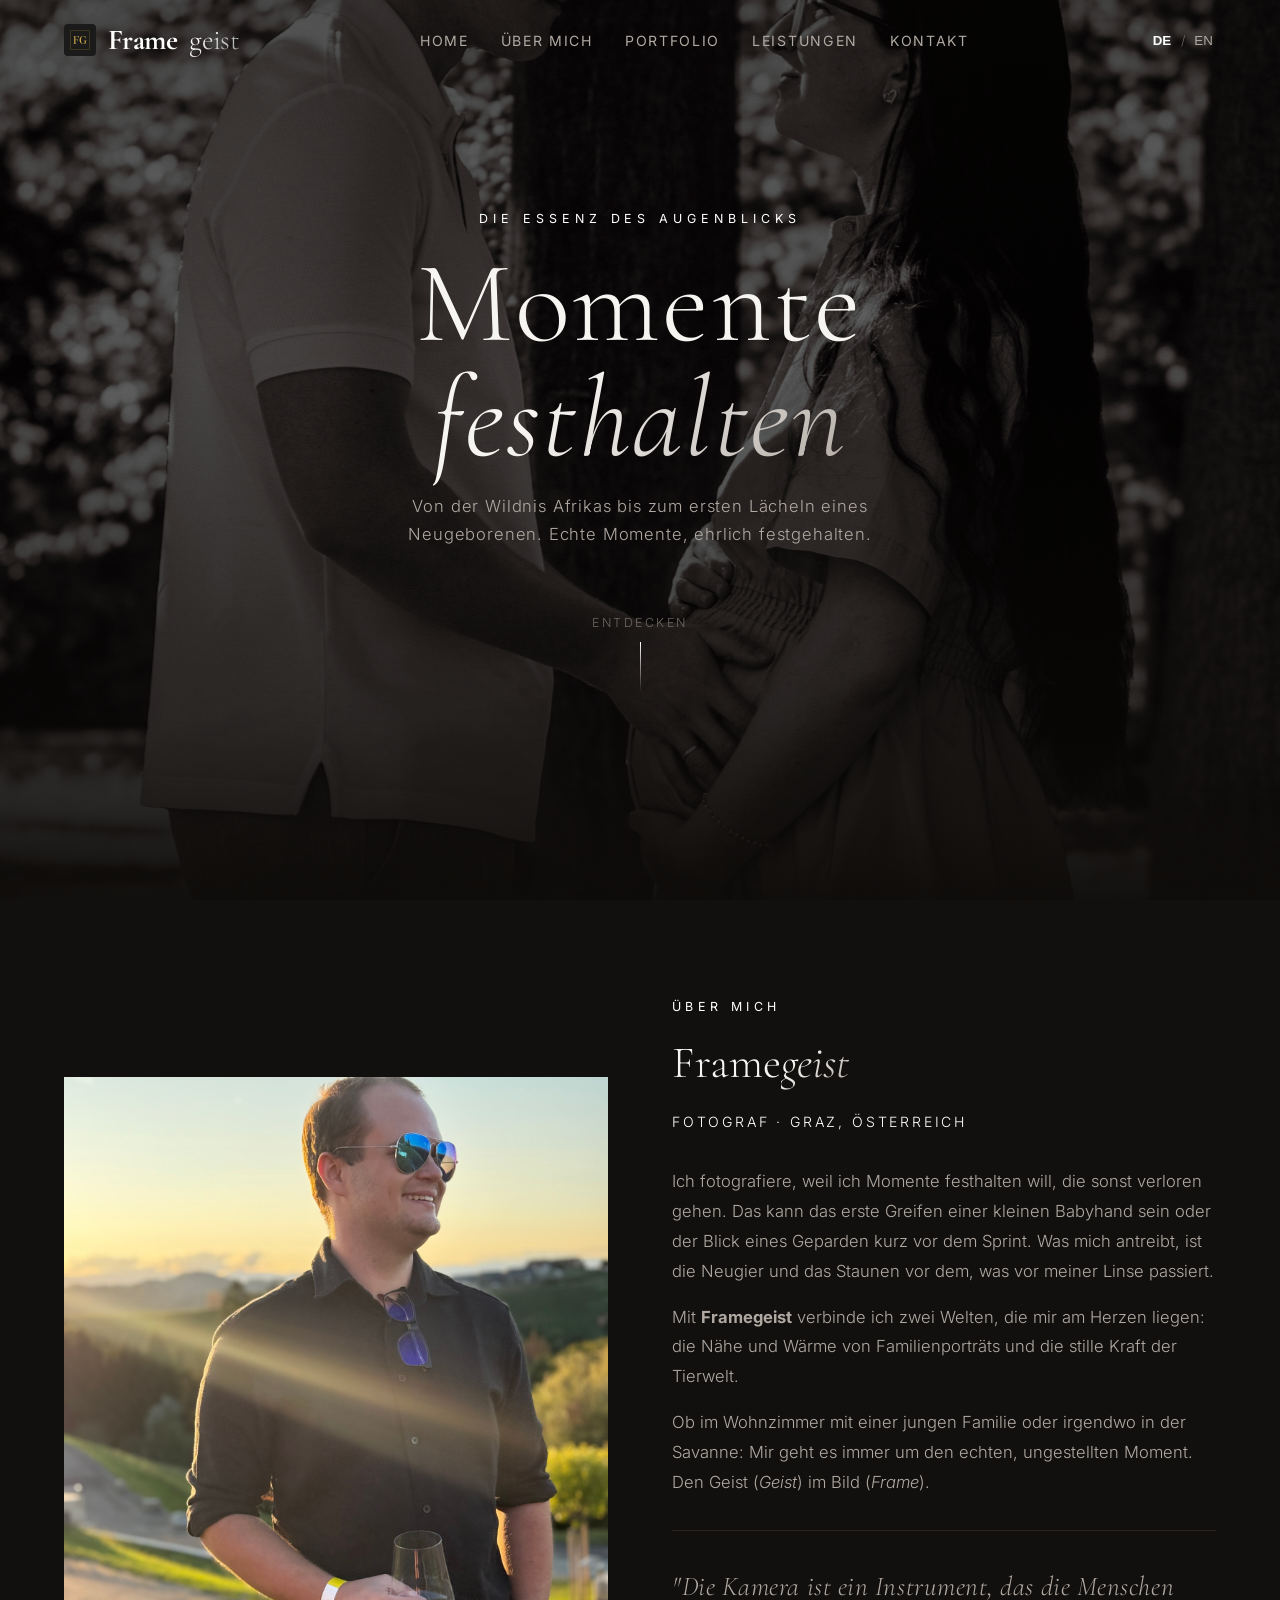
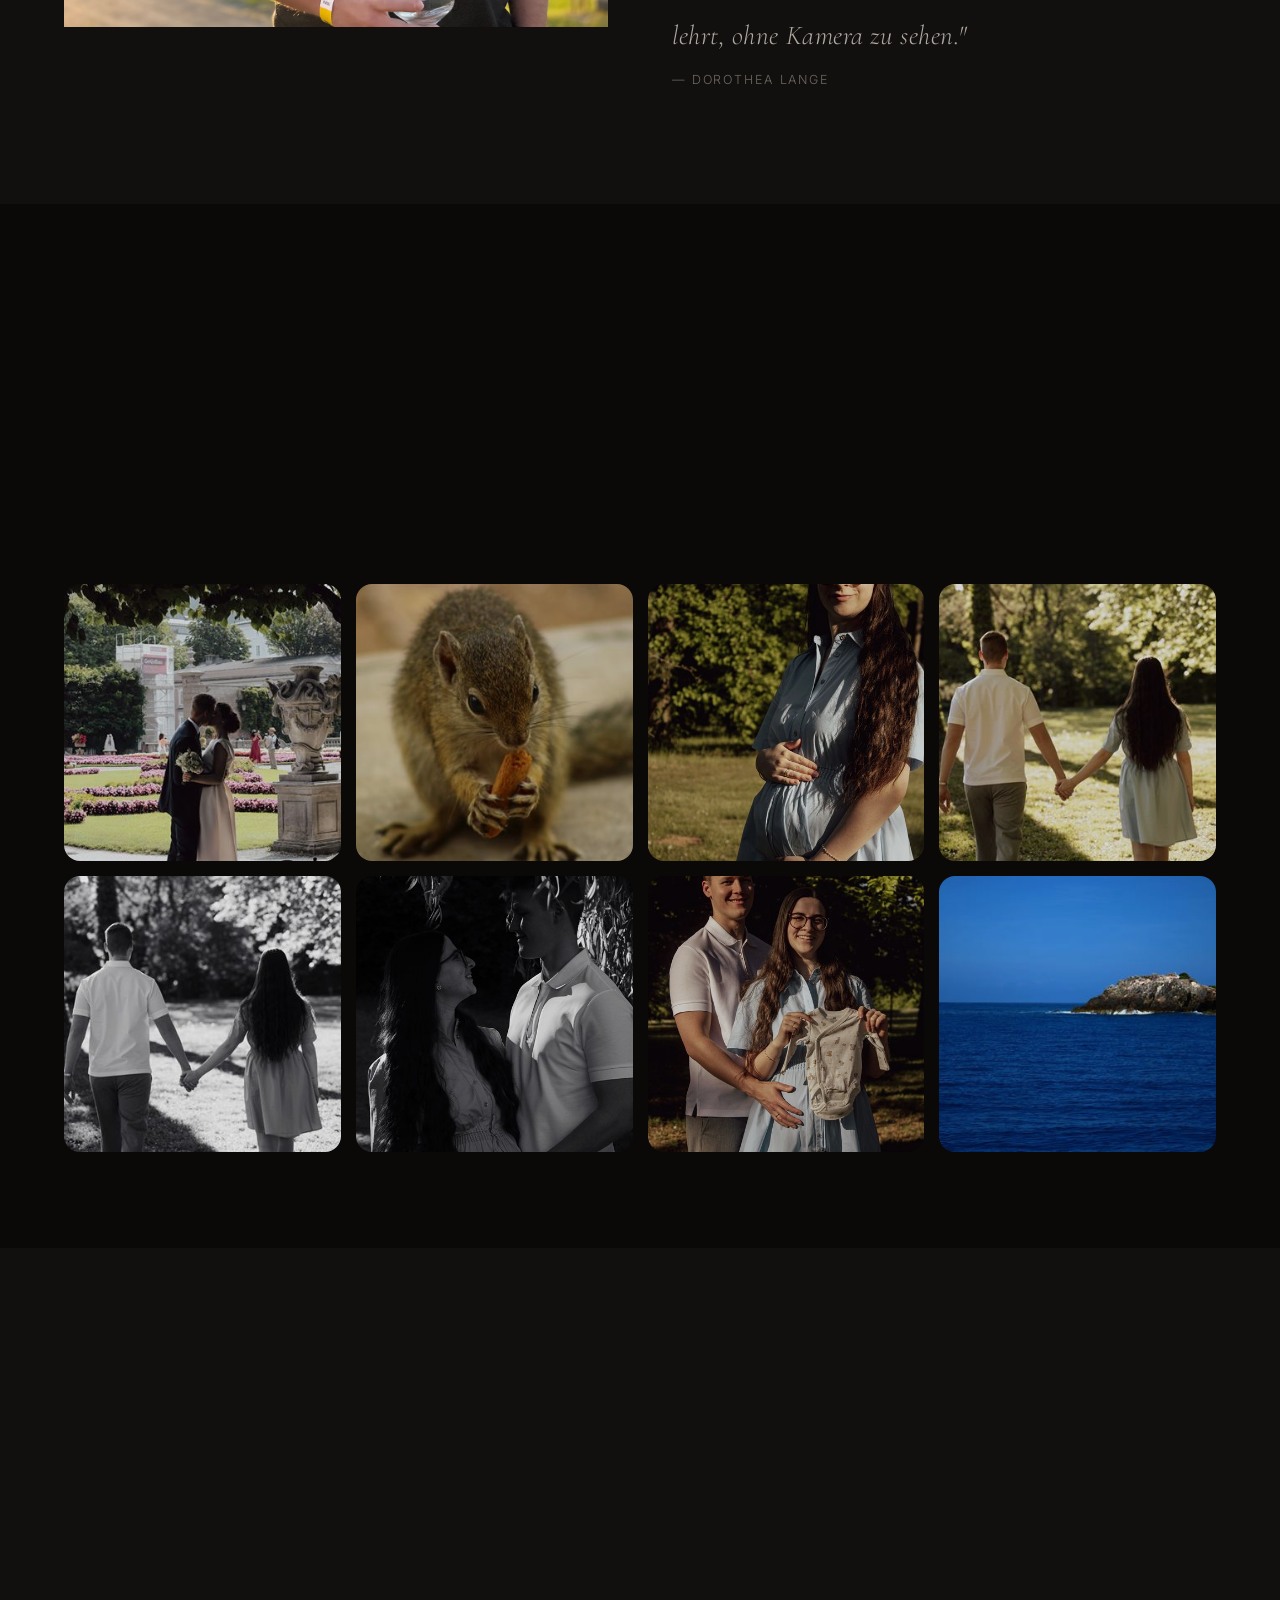
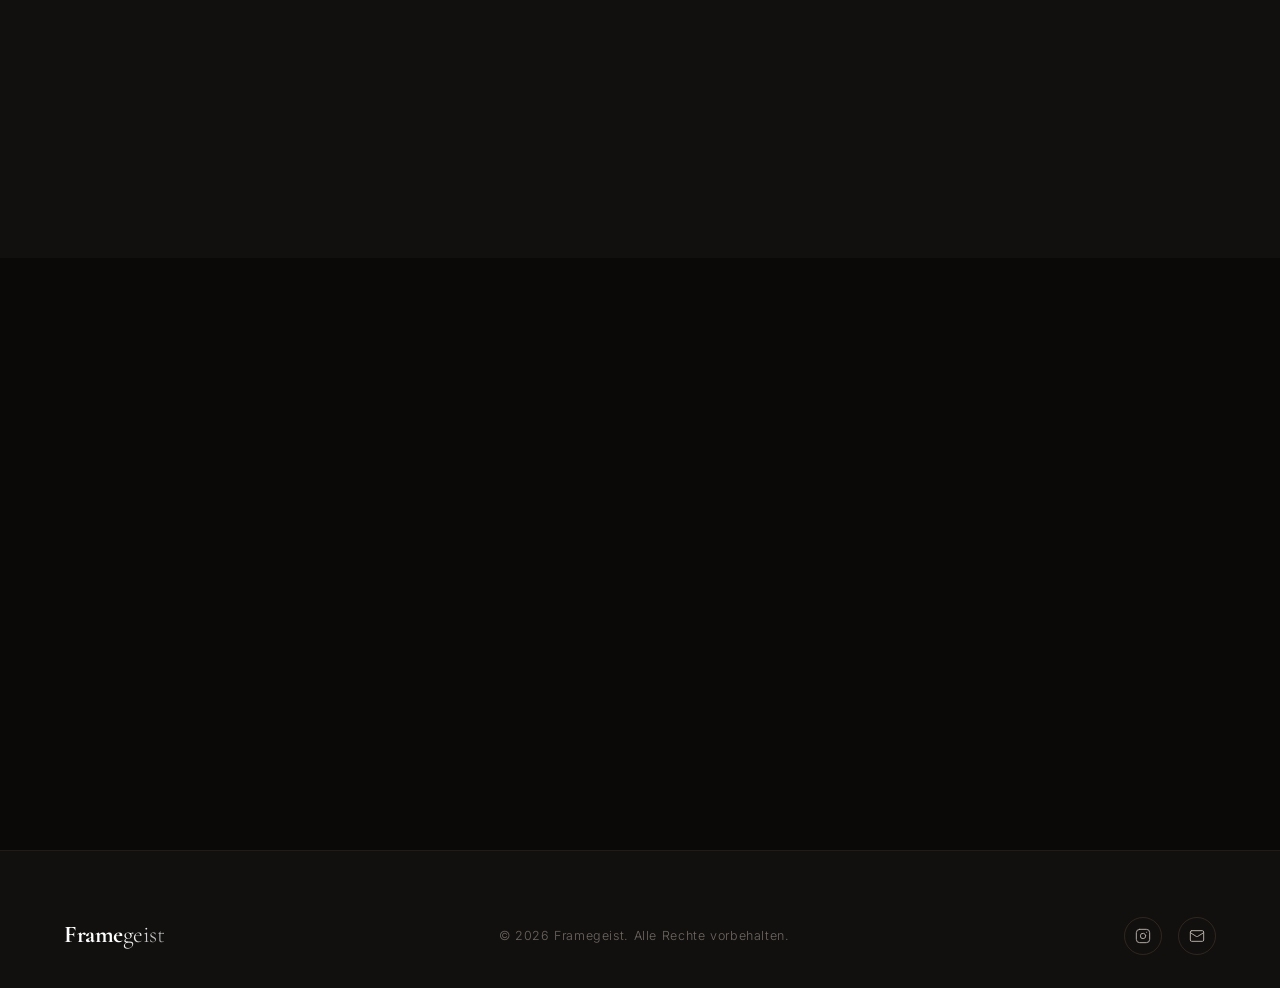
==== Website/index.html @ f830296e "fix: eliminate logo header brand space and replace text icons with minimalist inline SVGs" ====
<!DOCTYPE html>
<html lang="de">
<head>
  <meta charset="UTF-8">
  <meta name="viewport" content="width=device-width, initial-scale=1.0">
  <title>Framegeist | Porträt- & Wildlife-Fotografie</title>
  <meta name="description" content="Framegeist | Professionelle Porträt- und Wildlife-Fotografie aus Graz. Portraits, Neugeborenenfotos und Tieraufnahmen.">
  <link rel="stylesheet" href="style.css">
  <!-- Favicon / Tab-Symbol -->
  <link rel="icon" type="image/png" href="favicon.png">
  <script>
    // Set initial language class on body before page render to avoid layout shift
    const savedLang = localStorage.getItem('preferredLang') || 'de';
    document.documentElement.className = 'lang-' + savedLang;
  </script>
</head>
<body class="lang-de">

  <!-- ========== NAVIGATION ========== -->
  <nav class="nav" id="nav">
    <div class="container nav__inner">
      <a href="#" class="nav__logo"><img src="favicon.png" alt="Framegeist Logo" class="nav__logo-icon">Frame<span>geist</span></a>
      <ul class="nav__links" id="navLinks">
        <li><a href="#home">Home</a></li>
        <li><a href="#about">
          <span class="lang-de">Über mich</span>
          <span class="lang-en">About Me</span>
        </a></li>
        <li><a href="#gallery">
          <span class="lang-de">Portfolio</span>
          <span class="lang-en">Portfolio</span>
        </a></li>
        <li><a href="#services">
          <span class="lang-de">Leistungen</span>
          <span class="lang-en">Services</span>
        </a></li>
        <li><a href="#contact">
          <span class="lang-de">Kontakt</span>
          <span class="lang-en">Contact</span>
        </a></li>
      </ul>
      <div class="lang-switcher">
        <button class="lang-btn active" data-lang="de">DE</button>
        <span>/</span>
        <button class="lang-btn" data-lang="en">EN</button>
      </div>
      <button class="nav__toggle" id="navToggle" aria-label="Menü">
        <span></span><span></span><span></span>
      </button>
    </div>
  </nav>

  <!-- ========== HERO ========== -->
  <section class="hero" id="home">
    <div class="hero__bg">
      <div class="hero__slide active">
        <img src="Babyfotos D&T/1-IMG_6908.jpg" alt="Framegeist — Neugeborene">
      </div>
      <div class="hero__slide">
        <img src="Fotos/IMG_5615.JPG" alt="Framegeist — Hochzeit">
      </div>
      <div class="hero__slide">
        <img src="Fotos/IMG_6587.JPG" alt="Framegeist — Wildlife">
      </div>
      <div class="hero__slide">
        <img src="Babyfotos D&T/28-IMG_7145.jpg" alt="Framegeist — Porträt">
      </div>
    </div>
    <div class="hero__overlay"></div>
    <div class="hero__content">
      <p class="hero__tagline">
        <span class="lang-de">Die Essenz des Augenblicks</span>
        <span class="lang-en">The Essence of the Moment</span>
      </p>
      <h1 class="hero__title lang-de">Momente<br><em>festhalten</em></h1>
      <h1 class="hero__title lang-en">Capturing<br><em>moments</em></h1>
      <p class="hero__subtitle">
        <span class="lang-de">Von der Wildnis Afrikas bis zum ersten Lächeln eines Neugeborenen. Echte Momente, ehrlich festgehalten.</span>
        <span class="lang-en">From the African wilderness to a newborn's first smile. Real moments, honestly captured.</span>
      </p>
      <a href="#gallery" class="hero__scroll">
        <span class="lang-de">Entdecken</span>
        <span class="lang-en">Discover</span>
        <span class="hero__scroll-line"></span>
      </a>
    </div>
  </section>

  <!-- ========== ABOUT ========== -->
  <section class="section about" id="about">
    <div class="container">
      <div class="about__grid">
        <div class="about__image-wrapper reveal">
          <img class="about__image" src="Myself.jpeg" alt="Framegeist — Florian Hettegger">
        </div>
        <div class="about__text reveal">
          <div class="section-label">
            <span class="lang-de">Über mich</span>
            <span class="lang-en">About Me</span>
          </div>
          <h2>Frame<em>geist</em></h2>
          <p class="about__role">
            <span class="lang-de">Fotograf · Graz, Österreich</span>
            <span class="lang-en">Photographer · Graz, Austria</span>
          </p>
          <p class="lang-de">Ich fotografiere, weil ich Momente festhalten will, die sonst verloren gehen. Das kann das erste Greifen einer kleinen Babyhand sein oder der Blick eines Geparden kurz vor dem Sprint. Was mich antreibt, ist die Neugier und das Staunen vor dem, was vor meiner Linse passiert.</p>
          <p class="lang-en">I take photos because I want to hold on to moments that would otherwise be lost. It could be a baby's tiny hand reaching out for the first time, or a cheetah's gaze just before it springs. What drives me is curiosity and wonder at what unfolds in front of my lens.</p>

          <p class="lang-de">Mit <strong>Framegeist</strong> verbinde ich zwei Welten, die mir am Herzen liegen: die Nähe und Wärme von Familienporträts und die stille Kraft der Tierwelt.</p>
          <p class="lang-en">With <strong>Framegeist</strong>, I bring together two worlds close to my heart: the warmth of family portraits and the quiet power of wildlife.</p>

          <p class="lang-de">Ob im Wohnzimmer mit einer jungen Familie oder irgendwo in der Savanne: Mir geht es immer um den echten, ungestellten Moment. Den Geist (<em>Geist</em>) im Bild (<em>Frame</em>).</p>
          <p class="lang-en">Whether in a living room with a young family or somewhere out in the savannah, it's always about the real, unposed moment. The spirit (<em>Geist</em>) within the frame (<em>Frame</em>).</p>
          
          <div class="about__quote">
            <p class="about__quote-text lang-de">"Die Kamera ist ein Instrument, das die Menschen lehrt, ohne Kamera zu sehen."<br><small>— Dorothea Lange</small></p>
            <p class="about__quote-text lang-en">"The camera is an instrument that teaches people how to see without a camera."<br><small>— Dorothea Lange</small></p>
          </div>
        </div>
      </div>
    </div>
  </section>

  <!-- ========== GALLERY ========== -->
  <section class="section gallery" id="gallery">
    <div class="container">
      <div class="section-header reveal">
        <p class="section-label">Portfolio</p>
        <h2 class="section-title lang-de">Ausgewählte <em>Arbeiten</em></h2>
        <h2 class="section-title lang-en">Selected <em>Works</em></h2>
        <div class="section-divider"></div>
      </div>

      <!-- Category Filter -->
      <div class="gallery__filters reveal">
        <button class="gallery__filter active" data-filter="all">
          <span class="lang-de">Alle</span>
          <span class="lang-en">All</span>
        </button>
        <button class="gallery__filter" data-filter="portrait">
          <span class="lang-de">Portraits & Momente</span>
          <span class="lang-en">Portraits & Moments</span>
        </button>
        <button class="gallery__filter" data-filter="wildlife">
          <span class="lang-de">Wildlife & Natur</span>
          <span class="lang-en">Wildlife & Nature</span>
        </button>
      </div>

      <div class="gallery__grid" id="galleryGrid">
        <!-- Images populated by JS -->
      </div>
    </div>
  </section>

  <!-- ========== SERVICES ========== -->
  <section class="section services" id="services">
    <div class="container">
      <div class="section-header reveal">
        <p class="section-label">
          <span class="lang-de">Leistungen</span>
          <span class="lang-en">Services</span>
        </p>
        <h2 class="section-title lang-de">Fokus & <em>Expertise</em></h2>
        <h2 class="section-title lang-en">Focus & <em>Expertise</em></h2>
        <div class="section-divider"></div>
      </div>
      <div class="services__grid">
        <div class="service-card reveal">
          <div class="service-card__main">
            <h3 class="service-card__title">
              <span class="lang-de">Porträt & Familie</span>
              <span class="lang-en">Portrait & Family</span>
            </h3>
            <p class="service-card__desc lang-de">Natürliche Portraits, Babybauch-Shootings und Neugeborenenfotos. Entspannt, echt und im schönsten Licht.</p>
            <p class="service-card__desc lang-en">Natural portraits, baby bump sessions and newborn photography. Relaxed, genuine and in the most beautiful light.</p>
          </div>
          <div class="service-card__details">
            <ul class="service-card__list lang-de">
              <li>Neugeborenen- & Schwangerschaftssessions</li>
              <li>Natürliche Home-Storys & Outdoor-Shootings</li>
              <li>Liebevolle Betreuung & entspannte Atmosphäre</li>
              <li>Professionell retuschierte Fotoalben</li>
            </ul>
            <ul class="service-card__list lang-en">
              <li>Newborn & pregnancy sessions</li>
              <li>Natural home stories & outdoor shoots</li>
              <li>Caring guidance & relaxed atmosphere</li>
              <li>Professionally retouched photo albums</li>
            </ul>
          </div>
          <div class="service-card__toggle-btn">
            <span class="lang-de">Mehr erfahren <span>↓</span></span>
            <span class="lang-en">Learn more <span>↓</span></span>
          </div>
        </div>
        <div class="service-card reveal">
          <div class="service-card__main">
            <h3 class="service-card__title">
              <span class="lang-de">Wildlife & Natur</span>
              <span class="lang-en">Wildlife & Nature</span>
            </h3>
            <p class="service-card__desc lang-de">Wilde Tiere in ihrer natürlichen Umgebung und Naturaufnahmen, festgehalten mit viel Geduld und Leidenschaft.</p>
            <p class="service-card__desc lang-en">Wild animals in their natural habitat and nature shots, captured with patience and passion.</p>
          </div>
          <div class="service-card__details">
            <ul class="service-card__list lang-de">
              <li>Tier- und Expeditionsreportagen</li>
              <li>Bildrechte für Magazine, Sachbücher & Veröffentlichungen</li>
              <li>Fachvorträge & Ausstellungsdrucke</li>
              <li>Naturlandschaften der Alpen und Afrikas</li>
            </ul>
            <ul class="service-card__list lang-en">
              <li>Wildlife and expedition features</li>
              <li>Image licensing for magazines, books & publications</li>
              <li>Keynotes & exhibition prints</li>
              <li>Natural landscapes of the Alps and Africa</li>
            </ul>
          </div>
          <div class="service-card__toggle-btn">
            <span class="lang-de">Mehr erfahren <span>↓</span></span>
            <span class="lang-en">Learn more <span>↓</span></span>
          </div>
        </div>
        <div class="service-card reveal">
          <div class="service-card__main">
            <h3 class="service-card__title">Fine Art Prints</h3>
            <p class="service-card__desc lang-de">Sorgfältige RAW-Entwicklung und ein warmer, zeitloser Bildlook. Gedruckt auf hochwertigen Papieren als Wandkunst.</p>
            <p class="service-card__desc lang-en">Careful RAW development and a warm, timeless look. Printed on premium papers as lasting wall art.</p>
          </div>
          <div class="service-card__details">
            <ul class="service-card__list lang-de">
              <li>Wandbilder & Kunstdrucke für Wohn- und Geschäftsräume</li>
              <li>Fine-Art Prints auf erlesenen Papieren</li>
              <li>Individueller, warmer & zeitloser Bildlook</li>
              <li>Professionelle Retusche & Kontrastoptimierung</li>
            </ul>
            <ul class="service-card__list lang-en">
              <li>Wall art & art prints for residential & business spaces</li>
              <li>Fine-Art prints on selected premium papers</li>
              <li>Individual, warm & timeless image style</li>
              <li>Professional retouching & contrast optimization</li>
            </ul>
          </div>
          <div class="service-card__toggle-btn">
            <span class="lang-de">Mehr erfahren <span>↓</span></span>
            <span class="lang-en">Learn more <span>↓</span></span>
          </div>
        </div>
      </div>
    </div>
  </section>

  <!-- ========== CONTACT ========== -->
  <section class="section contact" id="contact">
    <div class="container">
      <div class="contact__inner">
        <div class="contact__info reveal">
          <div class="section-label">Kontakt</div>
          <h2 class="lang-de">Lass uns <em>sprechen</em></h2>
          <h2 class="lang-en">Let's <em>talk</em></h2>
          <p class="lang-de">Du möchtest ein Shooting buchen oder hast Fragen? Schreib mir einfach eine Nachricht per E-Mail, Telefon oder über das Kontaktformular.</p>
          <p class="lang-en">Want to book a session or have questions? Just drop me a message via email, phone or the contact form.</p>
          <ul class="contact__details">
            <li>
              <span class="icon">
                <svg viewBox="0 0 24 24" fill="none" stroke="currentColor" stroke-width="1.5" stroke-linecap="round" stroke-linejoin="round"><rect width="20" height="16" x="2" y="4" rx="2"/><path d="m22 7-8.97 5.7a1.94 1.94 0 0 1-2.06 0L2 7"/></svg>
              </span>
              <a href="mailto:kontakt@framegeist.at">kontakt@framegeist.at</a>
            </li>
            <li>
              <span class="icon">
                <svg viewBox="0 0 24 24" fill="none" stroke="currentColor" stroke-width="1.5" stroke-linecap="round" stroke-linejoin="round"><path d="M22 16.92v3a2 2 0 0 1-2.18 2 19.79 19.79 0 0 1-8.63-3.07 19.5 19.5 0 0 1-6-6 19.79 19.79 0 0 1-3.07-8.67A2 2 0 0 1 4.11 2h3a2 2 0 0 1 2 1.72 12.84 12.84 0 0 0 .7 2.81 2 2 0 0 1-.45 2.11L8.09 9.91a16 16 0 0 0 6 6l1.27-1.27a2 2 0 0 1 2.11-.45 12.84 12.84 0 0 0 2.81.7A2 2 0 0 1 22 16.92z"/></svg>
              </span>
              <a href="tel:+436642184456">+43 664 2184456</a>
            </li>
            <li>
              <span class="icon">
                <svg viewBox="0 0 24 24" fill="none" stroke="currentColor" stroke-width="1.5" stroke-linecap="round" stroke-linejoin="round"><path d="M20 10c0 6-8 12-8 12s-8-6-8-12a8 8 0 0 1 16 0Z"/><circle cx="12" cy="10" r="3"/></svg>
              </span>
              <span>
                <span class="lang-de">Graz, Österreich</span>
                <span class="lang-en">Graz, Austria</span>
              </span>
            </li>
          </ul>
        </div>
        <form class="contact__form reveal" id="contactForm" onsubmit="handleSubmit(event)">
          <div class="form-group">
            <input type="text" id="name" placeholder="Dein Name / Your Name" required>
          </div>
          <div class="form-group">
            <input type="email" id="email" placeholder="Deine E-Mail / Your Email" required>
          </div>
          <div class="form-group">
            <input type="text" id="subject" placeholder="Betreff / Subject">
          </div>
          <div class="form-group">
            <textarea id="message" placeholder="Deine Nachricht... / Your message..." required></textarea>
          </div>
          <button type="submit" class="btn btn--filled">
            <span class="lang-de">Nachricht senden →</span>
            <span class="lang-en">Send Message →</span>
          </button>
        </form>
      </div>
    </div>
  </section>

  <!-- ========== FOOTER ========== -->
  <footer class="footer">
    <div class="container footer__inner">
      <div class="footer__logo">Frame<span>geist</span></div>
      <p class="footer__copy lang-de">© 2026 Framegeist. Alle Rechte vorbehalten.</p>
      <p class="footer__copy lang-en">© 2026 Framegeist. All rights reserved.</p>
      <ul class="footer__social">
        <li><a href="https://www.instagram.com" target="_blank" rel="noopener" aria-label="Instagram">
          <svg viewBox="0 0 24 24" fill="none" stroke="currentColor" stroke-width="1.5" stroke-linecap="round" stroke-linejoin="round"><rect width="20" height="20" x="2" y="2" rx="5" ry="5"/><path d="M16 11.37A4 4 0 1 1 12.63 8 4 4 0 0 1 16 11.37z"/><line x1="17.5" x2="17.51" y1="6.5" y2="6.5"/></svg>
        </a></li>
        <li><a href="mailto:kontakt@framegeist.at" aria-label="Email">
          <svg viewBox="0 0 24 24" fill="none" stroke="currentColor" stroke-width="1.5" stroke-linecap="round" stroke-linejoin="round"><rect width="20" height="16" x="2" y="4" rx="2"/><path d="m22 7-8.97 5.7a1.94 1.94 0 0 1-2.06 0L2 7"/></svg>
        </a></li>
      </ul>
    </div>
  </footer>

  <!-- ========== LIGHTBOX ========== -->
  <div class="lightbox" id="lightbox">
    <button class="lightbox__close" id="lightboxClose" aria-label="Schließen">✕</button>
    <button class="lightbox__nav lightbox__prev" id="lightboxPrev" aria-label="Vorheriges Bild">‹</button>
    <img class="lightbox__img" id="lightboxImg" src="" alt="">
    <button class="lightbox__nav lightbox__next" id="lightboxNext" aria-label="Next">›</button>
  </div>

  <!-- ========== JAVASCRIPT ========== -->
  <script>
    // --- All images from both albums ---
    const galleryImages = [
      // --- Portraits & Babybauch (all 41) ---
      { src: "Babyfotos D&T/1-IMG_6908.jpg", category: "portrait" },
      { src: "Babyfotos D&T/2-IMG_6908.jpg", category: "portrait" },
      { src: "Babyfotos D&T/3-IMG_6918.jpg", category: "portrait" },
      { src: "Babyfotos D&T/4-IMG_6923.jpg", category: "portrait" },
      { src: "Babyfotos D&T/5-IMG_6934.jpg", category: "portrait" },
      { src: "Babyfotos D&T/6-IMG_6941.jpg", category: "portrait" },
      { src: "Babyfotos D&T/7-IMG_6942.jpg", category: "portrait" },
      { src: "Babyfotos D&T/8-IMG_6946.jpg", category: "portrait" },
      { src: "Babyfotos D&T/9-IMG_6956.jpg", category: "portrait" },
      { src: "Babyfotos D&T/10-IMG_6964.jpg", category: "portrait" },
      { src: "Babyfotos D&T/11-IMG_6984.jpg", category: "portrait" },
      { src: "Babyfotos D&T/12-IMG_6984.jpg", category: "portrait" },
      { src: "Babyfotos D&T/13-IMG_6985.jpg", category: "portrait" },
      { src: "Babyfotos D&T/14-IMG_6994.jpg", category: "portrait" },
      { src: "Babyfotos D&T/15-IMG_7001.jpg", category: "portrait" },
      { src: "Babyfotos D&T/16-IMG_7005.jpg", category: "portrait" },
      { src: "Babyfotos D&T/17-IMG_7005.jpg", category: "portrait" },
      { src: "Babyfotos D&T/18-IMG_7021.jpg", category: "portrait" },
      { src: "Babyfotos D&T/19-IMG_7038.jpg", category: "portrait" },
      { src: "Babyfotos D&T/20-IMG_7050.jpg", category: "portrait" },
      { src: "Babyfotos D&T/21-IMG_7054.jpg", category: "portrait" },
      { src: "Babyfotos D&T/22-IMG_7091.jpg", category: "portrait" },
      { src: "Babyfotos D&T/23-IMG_7100.jpg", category: "portrait" },
      { src: "Babyfotos D&T/24-IMG_7100.jpg", category: "portrait" },
      { src: "Babyfotos D&T/25-IMG_7110.jpg", category: "portrait" },
      { src: "Babyfotos D&T/26-IMG_7119.jpg", category: "portrait" },
      { src: "Babyfotos D&T/27-IMG_7136.jpg", category: "portrait" },
      { src: "Babyfotos D&T/28-IMG_7145.jpg", category: "portrait" },
      { src: "Babyfotos D&T/29-IMG_7157.jpg", category: "portrait" },
      { src: "Babyfotos D&T/30-IMG_7157.jpg", category: "portrait" },
      { src: "Babyfotos D&T/31-IMG_7173.jpg", category: "portrait" },
      { src: "Babyfotos D&T/32-IMG_7177.jpg", category: "portrait" },
      { src: "Babyfotos D&T/33-IMG_7179.jpg", category: "portrait" },
      { src: "Babyfotos D&T/34-IMG_7189.jpg", category: "portrait" },
      { src: "Babyfotos D&T/35-IMG_7204.jpg", category: "portrait" },
      { src: "Babyfotos D&T/36-IMG_7207.jpg", category: "portrait" },
      { src: "Babyfotos D&T/37-IMG_7209.jpg", category: "portrait" },
      { src: "Babyfotos D&T/38-IMG_7215.jpg", category: "portrait" },
      { src: "Babyfotos D&T/39-IMG_7218.jpg", category: "portrait" },
      { src: "Babyfotos D&T/40-IMG_7225.jpg", category: "portrait" },
      { src: "Babyfotos D&T/41-IMG_7238.jpg", category: "portrait" },
      // --- Fotos (all 15) ---
      { src: "Fotos/IMG_4386.JPG", category: "wildlife" },
      { src: "Fotos/IMG_4565.JPG", category: "wildlife" },
      { src: "Fotos/IMG_4888.JPG", category: "portrait" },
      { src: "Fotos/IMG_4926.JPG", category: "portrait" },
      { src: "Fotos/IMG_4930.JPG", category: "portrait" },
      { src: "Fotos/IMG_5571.JPG", category: "portrait" },
      { src: "Fotos/IMG_5615.JPG", category: "portrait" },
      { src: "Fotos/IMG_5617.jpg", category: "portrait" },
      { src: "Fotos/IMG_5752.JPG", category: "wildlife" },
      { src: "Fotos/IMG_5813.JPG", category: "wildlife" },
      { src: "Fotos/IMG_5974.JPG", category: "wildlife" },
      { src: "Fotos/IMG_6035.JPG", category: "wildlife" },
      { src: "Fotos/IMG_6099.JPG", category: "wildlife" },
      { src: "Fotos/IMG_6208.JPG", category: "wildlife" },
      { src: "Fotos/IMG_6587.JPG", category: "wildlife" }
    ];

    // --- Current filter state ---
    let activeFilter = 'all';
    let filteredPool = []; // All matching images for the active filter
    let visibleImages = []; // The 8 currently visible images
    let cycleInterval = null;

    // Helper to shuffle an array
    function shuffleArray(array) {
      const arr = [...array];
      for (let i = arr.length - 1; i > 0; i--) {
        const j = Math.floor(Math.random() * (i + 1));
        [arr[i], arr[j]] = [arr[j], arr[i]];
      }
      return arr;
    }

    // Helper to generate a foolproof thumbnail source URL regardless of absolute/relative prefixes
    function getThumbSrc(src) {
      if (src.includes('Babyfotos D&T/')) {
        return src.replace('Babyfotos D&T/', 'Babyfotos D&T/thumbnails/');
      }
      if (src.includes('Fotos/')) {
        return src.replace('Fotos/', 'Fotos/thumbnails/');
      }
      return src;
    }

    // --- Populate gallery ---
    function renderGallery(filter) {
      const grid = document.getElementById('galleryGrid');
      grid.innerHTML = '';
      
      // Stop any existing cycle interval
      if (cycleInterval) clearInterval(cycleInterval);

      // Get all images matching the selected category filter
      filteredPool = filter === 'all'
        ? [...galleryImages]
        : galleryImages.filter(img => img.category === filter);

      // Shuffle and pick the first 8 images (or fewer if the pool is smaller)
      const shuffled = shuffleArray(filteredPool);
      visibleImages = shuffled.slice(0, Math.min(8, shuffled.length));

      // Render the visible images
      visibleImages.forEach((img, i) => {
        const item = document.createElement('div');
        item.className = 'gallery__item';
        item.style.opacity = '1';
        item.setAttribute('data-index', i);
        const thumbSrc = getThumbSrc(img.src);
        item.innerHTML = `<img src="${thumbSrc}" alt="Framegeist" loading="lazy">`;
        
        // When clicked, open lightbox for this image's original full-res src
        item.addEventListener('click', () => openLightbox(img.src));
        grid.appendChild(item);
      });

      // Start the dynamic swap cycle only if there are more images in the pool than visible
      if (filteredPool.length > visibleImages.length) {
        cycleInterval = setInterval(swapRandomImage, 6000);
      }
    }

    function swapRandomImage() {
      const gridItems = document.querySelectorAll('#galleryGrid .gallery__item');
      if (gridItems.length === 0) return;

      // Pick a random grid slot to replace (0 to 7)
      const slotIndex = Math.floor(Math.random() * gridItems.length);
      const targetItem = gridItems[slotIndex];

      // Find images in the filteredPool that are NOT currently displayed
      const currentSrcs = visibleImages.map(img => img.src);
      const unusedPool = filteredPool.filter(img => !currentSrcs.includes(img.src));

      if (unusedPool.length === 0) return;

      // Pick a random new image from the unused pool
      const newImage = unusedPool[Math.floor(Math.random() * unusedPool.length)];

      // Preload the lightweight thumbnail in the background before starting the fade transition!
      const preloader = new Image();
      const thumbSrc = getThumbSrc(newImage.src);
      preloader.src = thumbSrc;
      
      // Fallback in case loading fails: prevent invisible square
      preloader.onerror = () => {
        targetItem.style.opacity = '1';
      };
      
      preloader.onload = () => {
        // Only fade out and swap once the image is completely loaded in memory
        targetItem.style.opacity = '0';

        // Wait for the fade-out to complete (800ms) before swapping
        setTimeout(() => {
          const imgElement = targetItem.querySelector('img');
          if (imgElement) {
            imgElement.src = thumbSrc;
          }

          // Update the visible list tracker
          visibleImages[slotIndex] = newImage;

          // Update click event for the new image original full-res src
          const newItem = targetItem.cloneNode(true);
          newItem.addEventListener('click', () => openLightbox(newImage.src));
          targetItem.replaceWith(newItem);

          // Fade back in
          setTimeout(() => {
            newItem.style.opacity = '1';
          }, 50);
        }, 800);
      };
    }

    // --- Filter buttons ---
    document.querySelectorAll('.gallery__filter').forEach(btn => {
      btn.addEventListener('click', () => {
        document.querySelectorAll('.gallery__filter').forEach(b => b.classList.remove('active'));
        btn.classList.add('active');
        activeFilter = btn.dataset.filter;
        renderGallery(activeFilter);
      });
    });

    // --- Language Switcher Controller ---
    const langBtns = document.querySelectorAll('.lang-btn');
    langBtns.forEach(btn => {
      btn.addEventListener('click', () => {
        const lang = btn.getAttribute('data-lang');
        document.body.className = document.body.className.replace(/\blang-\w+\b/g, '');
        document.body.classList.add(`lang-${lang}`);
        document.documentElement.className = `lang-${lang}`;
        langBtns.forEach(b => b.classList.remove('active'));
        btn.classList.add('active');
        localStorage.setItem('preferredLang', lang);
      });
    });

    // Load preferred language
    const currentLang = localStorage.getItem('preferredLang') || 'de';
    document.body.className = document.body.className.replace(/\blang-\w+\b/g, '');
    document.body.classList.add(`lang-${currentLang}`);
    document.documentElement.className = `lang-${currentLang}`;
    const activeBtn = document.querySelector(`.lang-btn[data-lang="${currentLang}"]`);
    if (activeBtn) {
      langBtns.forEach(b => b.classList.remove('active'));
      activeBtn.classList.add('active');
    }

    // --- Navigation scroll effect ---
    const nav = document.getElementById('nav');
    window.addEventListener('scroll', () => {
      nav.classList.toggle('scrolled', window.scrollY > 60);
    });

    // --- Mobile menu ---
    const navToggle = document.getElementById('navToggle');
    const navLinks = document.getElementById('navLinks');
    navToggle.addEventListener('click', () => {
      navLinks.classList.toggle('open');
    });
    navLinks.querySelectorAll('a').forEach(link => {
      link.addEventListener('click', () => navLinks.classList.remove('open'));
    });

    // --- Lightbox ---
    const lightbox = document.getElementById('lightbox');
    const lightboxImg = document.getElementById('lightboxImg');
    let currentIndex = 0;

    function openLightbox(src) {
      currentIndex = filteredPool.findIndex(img => img.src === src);
      if (currentIndex === -1) currentIndex = 0;

      // Add loading state immediately to prevent old image flash
      lightboxImg.classList.add('loading');
      lightbox.classList.add('active');
      document.body.style.overflow = 'hidden';

      // Load image source smoothly
      updateLightboxImage();
    }

    function updateLightboxImage() {
      const imgUrl = filteredPool[currentIndex].src;
      lightboxImg.classList.add('loading');

      const tempImg = new Image();
      tempImg.src = imgUrl;
      tempImg.onload = () => {
        // Only render and fade-in once fully loaded in memory!
        lightboxImg.src = imgUrl;
        lightboxImg.classList.remove('loading');

        // Preload next and previous full-res images in background for instant browsing
        preloadNeighbors();
      };
    }

    function preloadNeighbors() {
      if (filteredPool.length <= 1) return;
      const nextIdx = (currentIndex + 1) % filteredPool.length;
      const prevIdx = (currentIndex - 1 + filteredPool.length) % filteredPool.length;

      const nImg = new Image();
      nImg.src = filteredPool[nextIdx].src;

      const pImg = new Image();
      pImg.src = filteredPool[prevIdx].src;
    }

    function closeLightbox() {
      lightbox.classList.remove('active');
      document.body.style.overflow = '';
      // Clear image source after closing to free memory and prevent flashes next time
      setTimeout(() => {
        lightboxImg.src = '';
        lightboxImg.classList.add('loading');
      }, 400);
    }

    document.getElementById('lightboxClose').addEventListener('click', closeLightbox);
    lightbox.addEventListener('click', (e) => {
      if (e.target === lightbox) closeLightbox();
    });

    document.getElementById('lightboxPrev').addEventListener('click', (e) => {
      e.stopPropagation();
      currentIndex = (currentIndex - 1 + filteredPool.length) % filteredPool.length;
      updateLightboxImage();
    });

    document.getElementById('lightboxNext').addEventListener('click', (e) => {
      e.stopPropagation();
      currentIndex = (currentIndex + 1) % filteredPool.length;
      updateLightboxImage();
    });

    document.addEventListener('keydown', (e) => {
      if (!lightbox.classList.contains('active')) return;
      if (e.key === 'Escape') closeLightbox();
      if (e.key === 'ArrowLeft') document.getElementById('lightboxPrev').click();
      if (e.key === 'ArrowRight') document.getElementById('lightboxNext').click();
    });

    // --- Scroll reveal ---
    const observer = new IntersectionObserver((entries) => {
      entries.forEach(entry => {
        if (entry.isIntersecting) {
          entry.target.classList.add('visible');
        }
      });
    }, { threshold: 0.1 });

    document.querySelectorAll('.reveal').forEach(el => observer.observe(el));

    // --- Contact form ---
    async function handleSubmit(e) {
      e.preventDefault();
      const form = e.target;
      const submitBtn = form.querySelector('button[type="submit"]');
      const origBtnText = submitBtn.innerHTML;
      
      const isEn = document.body.classList.contains('lang-en');
      submitBtn.innerHTML = isEn ? 'Sending...' : 'Senden...';
      submitBtn.disabled = true;

      const formData = new FormData();
      formData.append('name', document.getElementById('name').value);
      formData.append('email', document.getElementById('email').value);
      formData.append('subject', document.getElementById('subject').value);
      formData.append('message', document.getElementById('message').value);

      try {
        const response = await fetch('contact.php', {
          method: 'POST',
          body: formData
        });

        if (response.ok) {
          submitBtn.innerHTML = isEn ? 'Message Sent! ✓' : 'Nachricht gesendet! ✓';
          form.reset();
          setTimeout(() => {
            submitBtn.innerHTML = origBtnText;
            submitBtn.disabled = false;
          }, 4000);
        } else {
          throw new Error('Server error');
        }
      } catch (error) {
        // Fallback to mailto link if PHP script fails
        const name = document.getElementById('name').value;
        const email = document.getElementById('email').value;
        const subject = document.getElementById('subject').value;
        const message = document.getElementById('message').value;
        const mailto = `mailto:kontakt@framegeist.at?subject=${encodeURIComponent(subject || 'Anfrage von ' + name)}&body=${encodeURIComponent('Von: ' + name + '\nE-Mail: ' + email + '\n\n' + message)}`;
        window.location.href = mailto;
        
        submitBtn.innerHTML = origBtnText;
        submitBtn.disabled = false;
      }
    }

    // --- Smooth scroll for anchor links ---
    document.querySelectorAll('a[href^="#"]').forEach(anchor => {
      anchor.addEventListener('click', function(e) {
        e.preventDefault();
        const target = document.querySelector(this.getAttribute('href'));
        if (target) {
          target.scrollIntoView({ behavior: 'smooth', block: 'start' });
        }
      });
    });

    // --- Toggle Service Cards ---
    document.querySelectorAll('.service-card').forEach(card => {
      card.addEventListener('click', () => {
        const wasExpanded = card.classList.contains('expanded');
        document.querySelectorAll('.service-card').forEach(c => c.classList.remove('expanded'));
        if (!wasExpanded) {
          card.classList.add('expanded');
        }
      });
    });

    // --- Hero Background Slideshow ---
    const slides = document.querySelectorAll('.hero__slide');
    let currentSlideIndex = 0;

    function nextSlide() {
      slides[currentSlideIndex].classList.remove('active');
      currentSlideIndex = (currentSlideIndex + 1) % slides.length;
      slides[currentSlideIndex].classList.add('active');
    }

    setInterval(nextSlide, 5000); // Cycle every 5 seconds

    // --- Initial render ---
    renderGallery('all');
  </script>

</body>
</html>
---- Website/style.css ----
/* ============================================
   FRAMEGEIST — DESIGN SYSTEM
   Premium obsidian-dark & platinum-silver aesthetic
   ============================================ */

@import url('https://fonts.googleapis.com/css2?family=Cormorant+Garamond:ital,wght@0,300;0,400;0,500;0,600;1,300;1,400&family=Inter:wght@300;400;500&display=swap');

/* --- CSS Custom Properties --- */
:root {
  --clr-bg: #0a0908;
  --clr-bg-alt: #12100f;
  --clr-surface: #1a1716;
  --clr-surface-hover: #262220;
  --clr-gold: #ffffff;
  --clr-gold-light: #f7f5f2;
  --clr-gold-dark: #8a8580;
  --clr-warm: #d1c7bd;
  --clr-text: #f7f5f2;
  --clr-text-muted: #b0a9a2;
  --clr-text-dim: #6e6761;
  --clr-overlay: rgba(10, 9, 8, 0.92);
  --clr-overlay-light: rgba(10, 9, 8, 0.65);

  --ff-heading: 'Cormorant Garamond', 'Georgia', serif;
  --ff-body: 'Inter', 'Helvetica Neue', sans-serif;

  --fs-hero: clamp(3.2rem, 9vw, 7.5rem);
  --fs-h1: clamp(2.2rem, 5.5vw, 3.8rem);
  --fs-h2: clamp(1.6rem, 3.5vw, 2.8rem);
  --fs-h3: clamp(1.2rem, 2.2vw, 1.7rem);
  --fs-body: clamp(0.95rem, 1.3vw, 1.1rem);
  --fs-small: 0.88rem;
  --fs-xs: 0.78rem;

  --space-xs: 0.5rem;
  --space-sm: 1rem;
  --space-md: 2rem;
  --space-lg: 4rem;
  --space-xl: 6rem;
  --space-2xl: 10rem;

  --radius: 16px;
  --transition: 0.4s cubic-bezier(0.25, 0.46, 0.45, 0.94);
  --transition-slow: 0.8s cubic-bezier(0.25, 0.46, 0.45, 0.94);
}

/* --- Reset & Base --- */
*, *::before, *::after { box-sizing: border-box; margin: 0; padding: 0; }

html {
  scroll-behavior: smooth;
  scrollbar-width: thin;
  scrollbar-color: var(--clr-gold-dark) var(--clr-bg);
}

body {
  font-family: var(--ff-body);
  font-size: var(--fs-body);
  font-weight: 300;
  color: var(--clr-text);
  background: var(--clr-bg);
  line-height: 1.7;
  overflow-x: hidden;
  -webkit-font-smoothing: antialiased;
}

img { display: block; max-width: 100%; height: auto; }
a { color: var(--clr-gold); text-decoration: none; transition: color var(--transition); }
a:hover { color: var(--clr-gold-light); }

::selection {
  background: var(--clr-gold);
  color: var(--clr-bg);
}

/* --- Layout --- */
.container {
  width: min(90%, 1300px);
  margin-inline: auto;
}

.section {
  padding: var(--space-xl) 0;
  position: relative;
}

/* --- Navigation --- */
.nav {
  position: fixed;
  top: 0;
  left: 0;
  right: 0;
  z-index: 1000;
  padding: var(--space-sm) 0;
  transition: background var(--transition), padding var(--transition), backdrop-filter var(--transition);
}

.nav.scrolled {
  background: rgba(14, 12, 10, 0.92);
  backdrop-filter: blur(20px);
  -webkit-backdrop-filter: blur(20px);
  padding: var(--space-xs) 0;
  border-bottom: 1px solid rgba(201, 168, 108, 0.08);
}

.nav__inner {
  display: flex;
  align-items: center;
  justify-content: space-between;
}

.nav__logo {
  font-family: var(--ff-heading);
  font-size: 1.8rem;
  font-weight: 700;
  letter-spacing: -0.02em;
  color: #ffffff;
  text-transform: none;
  transition: opacity var(--transition);
  display: flex;
  align-items: center;
  gap: 12px;
}

.nav__logo-icon {
  height: 32px;
  width: 32px;
  object-fit: contain;
  border-radius: 4px;
}

.nav__logo span {
  font-weight: 300;
  background: linear-gradient(135deg, #ffffff 30%, #888888 100%);
  -webkit-background-clip: text;
  -webkit-text-fill-color: transparent;
}

.nav__links {
  display: flex;
  list-style: none;
  gap: var(--space-md);
}

.nav__links a {
  font-size: var(--fs-small);
  font-weight: 400;
  letter-spacing: 0.12em;
  text-transform: uppercase;
  color: var(--clr-text-muted);
  position: relative;
  padding-bottom: 4px;
}

.nav__links a::after {
  content: '';
  position: absolute;
  bottom: 0;
  left: 0;
  width: 0;
  height: 1px;
  background: var(--clr-gold);
  transition: width var(--transition);
}

.nav__links a:hover {
  color: var(--clr-gold-light);
}

.nav__links a:hover::after {
  width: 100%;
}

/* Mobile menu toggle */
.nav__toggle {
  display: none;
  flex-direction: column;
  gap: 5px;
  background: none;
  border: none;
  cursor: pointer;
  padding: 5px;
}

.nav__toggle span {
  display: block;
  width: 24px;
  height: 1.5px;
  background: var(--clr-text);
  transition: var(--transition);
}

/* --- Hero Section --- */
.hero {
  height: 100vh;
  min-height: 600px;
  display: flex;
  align-items: center;
  justify-content: center;
  position: relative;
  overflow: hidden;
}

.hero__bg {
  position: absolute;
  inset: 0;
  z-index: 0;
}

.hero__slide {
  position: absolute;
  inset: 0;
  opacity: 0;
  transition: opacity 1.5s ease-in-out;
  z-index: 0;
}

.hero__slide.active {
  opacity: 1;
  z-index: 1;
}

.hero__slide img {
  width: 100%;
  height: 100%;
  object-fit: cover;
  object-position: center 30%;
  filter: brightness(0.48) contrast(1.05);
  transform: scale(1.05);
}

.hero__slide.active img {
  animation: heroZoom 12s ease-in-out forwards;
}

@keyframes heroZoom {
  from { transform: scale(1.05); }
  to { transform: scale(1.12); }
}

.hero__overlay {
  position: absolute;
  inset: 0;
  background: linear-gradient(
    180deg,
    rgba(14, 12, 10, 0.3) 0%,
    rgba(14, 12, 10, 0.15) 40%,
    rgba(14, 12, 10, 0.5) 80%,
    rgba(14, 12, 10, 0.95) 100%
  );
  z-index: 1;
}

.hero__content {
  position: relative;
  z-index: 2;
  text-align: center;
  animation: fadeUp 1.2s ease-out;
}

@keyframes fadeUp {
  from { opacity: 0; transform: translateY(40px); }
  to { opacity: 1; transform: translateY(0); }
}

.hero__tagline {
  font-family: var(--ff-body);
  font-size: var(--fs-xs);
  font-weight: 400;
  letter-spacing: 0.4em;
  text-transform: uppercase;
  color: var(--clr-gold);
  margin-bottom: var(--space-sm);
}

.hero__title {
  font-family: var(--ff-heading);
  font-size: var(--fs-hero);
  font-weight: 300;
  line-height: 1;
  color: var(--clr-text);
  margin-bottom: var(--space-sm);
  letter-spacing: 0.02em;
}

.hero__title em {
  font-style: italic;
  font-weight: 300;
  background: linear-gradient(135deg, var(--clr-text) 30%, var(--clr-text-muted) 100%);
  -webkit-background-clip: text;
  -webkit-text-fill-color: transparent;
}

.hero__subtitle {
  font-family: var(--ff-body);
  font-size: var(--fs-body);
  font-weight: 300;
  color: var(--clr-text-muted);
  max-width: 540px;
  margin-inline: auto;
  margin-bottom: var(--space-md);
  letter-spacing: 0.05em;
}

.hero__scroll {
  display: inline-flex;
  flex-direction: column;
  align-items: center;
  gap: var(--space-xs);
  color: var(--clr-text-dim);
  font-size: var(--fs-xs);
  letter-spacing: 0.2em;
  text-transform: uppercase;
  animation: float 3s ease-in-out infinite;
  margin-top: var(--space-md);
}

.hero__scroll-line {
  width: 1px;
  height: 50px;
  background: linear-gradient(to bottom, var(--clr-gold), transparent);
}

@keyframes float {
  0%, 100% { transform: translateY(0); }
  50% { transform: translateY(8px); }
}

/* --- Section Headers --- */
.section-header {
  text-align: center;
  margin-bottom: var(--space-lg);
}

.section-label {
  font-family: var(--ff-body);
  font-size: var(--fs-xs);
  font-weight: 400;
  letter-spacing: 0.35em;
  text-transform: uppercase;
  color: var(--clr-gold);
  margin-bottom: var(--space-xs);
}

.section-title {
  font-family: var(--ff-heading);
  font-size: var(--fs-h1);
  font-weight: 300;
  color: var(--clr-text);
  line-height: 1.2;
}
.section-title em {
  font-style: italic;
  font-weight: 300;
  background: linear-gradient(135deg, var(--clr-text) 30%, var(--clr-text-muted) 100%);
  -webkit-background-clip: text;
  -webkit-text-fill-color: transparent;
}

.section-divider {
  width: 60px;
  height: 1px;
  background: var(--clr-gold);
  margin: var(--space-sm) auto 0;
}

/* --- About Section --- */
.about {
  background: var(--clr-bg-alt);
}

.about__grid {
  display: grid;
  grid-template-columns: 1fr 1fr;
  gap: var(--space-lg);
  align-items: center;
}

.about__image-wrapper {
  position: relative;
  overflow: hidden;
}

/* Portrait border removed */

.about__image {
  width: 100%;
  height: 550px;
  object-fit: cover;
  object-position: center 20%;
  transition: transform var(--transition-slow);
}

.about__image-wrapper:hover .about__image {
  transform: scale(1.03);
}

.about__text h2 {
  font-family: var(--ff-heading);
  font-size: var(--fs-h2);
  font-weight: 300;
  margin-bottom: var(--space-xs);
}

.about__text h2 em {
  font-style: italic;
  font-weight: 300;
  background: linear-gradient(135deg, var(--clr-text) 30%, var(--clr-text-muted) 100%);
  -webkit-background-clip: text;
  -webkit-text-fill-color: transparent;
}

.about__text .about__role {
  font-size: var(--fs-small);
  color: var(--clr-gold);
  letter-spacing: 0.2em;
  text-transform: uppercase;
  margin-bottom: var(--space-md);
}

.about__text p {
  color: var(--clr-text-muted);
  margin-bottom: var(--space-sm);
  line-height: 1.8;
}

.about__quote {
  margin-top: var(--space-md);
  padding-top: var(--space-md);
  border-top: 1px solid rgba(201, 168, 108, 0.12);
}

.about__quote-text {
  font-family: var(--ff-heading);
  font-size: var(--fs-h3);
  font-style: italic;
  font-weight: 300;
  line-height: 1.5;
  color: var(--clr-gold);
  letter-spacing: 0.02em;
}

.about__quote-text small {
  display: block;
  font-family: var(--ff-body);
  font-size: var(--fs-xs);
  font-style: normal;
  text-transform: uppercase;
  letter-spacing: 0.15em;
  color: var(--clr-text-dim);
  margin-top: var(--space-xs);
}

/* --- Gallery Section --- */

/* Gallery filter buttons */
.gallery__filters {
  display: flex;
  justify-content: center;
  flex-wrap: wrap;
  gap: var(--space-xs);
  margin-bottom: var(--space-lg);
}

.gallery__filter {
  padding: 10px 24px;
  background: rgba(255, 255, 255, 0.02);
  border: 1px solid rgba(255, 255, 255, 0.08);
  border-radius: 30px;
  color: var(--clr-text-muted);
  font-family: var(--ff-body);
  font-size: var(--fs-xs);
  font-weight: 400;
  letter-spacing: 0.12em;
  text-transform: uppercase;
  cursor: pointer;
  transition: all var(--transition);
}

.gallery__filter:hover {
  border-color: rgba(255, 255, 255, 0.3);
  color: var(--clr-text);
  background: rgba(255, 255, 255, 0.05);
}

.gallery__filter.active {
  background: #ffffff;
  border-color: #ffffff;
  color: #000000;
}

/* Gallery grid */
.gallery__grid {
  display: grid;
  grid-template-columns: repeat(4, 1fr);
  gap: 15px;
}

.gallery__item {
  position: relative;
  overflow: hidden;
  cursor: pointer;
  border-radius: var(--radius);
  aspect-ratio: 1 / 1;
  transition: opacity 0.8s ease-in-out, transform 0.5s ease;
}

.gallery__item img {
  width: 100%;
  height: 100%;
  object-fit: cover;
  display: block;
  transition: transform var(--transition-slow), filter var(--transition);
  filter: brightness(0.9) saturate(0.95);
}

.gallery__item::after {
  content: '';
  position: absolute;
  inset: 0;
  background: linear-gradient(to top, rgba(14, 12, 10, 0.6) 0%, transparent 60%);
  opacity: 0;
  transition: opacity var(--transition);
}

.gallery__item:hover img {
  transform: scale(1.05);
  filter: brightness(1) saturate(1);
}

.gallery__item:hover::after {
  opacity: 1;
}

.gallery__item-overlay {
  position: absolute;
  bottom: 0;
  left: 0;
  right: 0;
  padding: var(--space-sm);
  z-index: 2;
  transform: translateY(10px);
  opacity: 0;
  transition: transform var(--transition), opacity var(--transition);
  display: flex;
  align-items: flex-end;
  justify-content: space-between;
}

.gallery__item:hover .gallery__item-overlay {
  transform: translateY(0);
  opacity: 1;
}

.gallery__item-caption {
  font-size: var(--fs-xs);
  color: var(--clr-text);
  letter-spacing: 0.05em;
  text-shadow: 0 1px 6px rgba(0,0,0,0.6);
}

.gallery__view-icon {
  width: 36px;
  height: 36px;
  border: 1px solid var(--clr-gold);
  border-radius: 50%;
  display: flex;
  align-items: center;
  justify-content: center;
  color: var(--clr-gold);
  font-size: 14px;
  flex-shrink: 0;
}

/* --- Services Section --- */
.services {
  background: var(--clr-bg-alt);
}

.services__grid {
  display: grid;
  grid-template-columns: repeat(3, 1fr);
  gap: var(--space-md);
}

.service-card {
  background: var(--clr-surface);
  padding: var(--space-md);
  border: 1px solid rgba(201, 168, 108, 0.06);
  border-radius: var(--radius);
  transition: transform var(--transition), border-color var(--transition), background var(--transition);
  text-align: center;
  cursor: pointer;
  display: flex;
  flex-direction: column;
  align-items: center;
  position: relative;
  overflow: hidden;
}

.service-card:hover, .service-card.expanded {
  transform: translateY(-6px);
  border-color: rgba(201, 168, 108, 0.25);
  background: var(--clr-surface-hover);
}

.service-card__main {
  width: 100%;
}

.service-card__icon {
  font-size: 2.2rem;
  margin-bottom: var(--space-sm);
  display: block;
  transition: transform var(--transition);
}

.service-card:hover .service-card__icon {
  transform: scale(1.1);
}

.service-card__title {
  font-family: var(--ff-heading);
  font-size: var(--fs-h3);
  font-weight: 400;
  color: var(--clr-text);
  margin-bottom: var(--space-xs);
}

.service-card__desc {
  font-size: var(--fs-small);
  color: var(--clr-text-muted);
  line-height: 1.7;
}

.service-card__details {
  max-height: 0;
  opacity: 0;
  overflow: hidden;
  transition: max-height 0.5s cubic-bezier(0.25, 0.46, 0.45, 0.94), opacity 0.4s ease, margin-top 0.4s ease, padding-top 0.4s ease, border-color var(--transition);
  margin-top: 0;
  width: 100%;
  border-top: 1px dashed transparent;
  padding-top: 0;
}

.service-card.expanded .service-card__details {
  max-height: 320px;
  opacity: 1;
  margin-top: var(--space-md);
  padding-top: var(--space-md);
  border-color: rgba(201, 168, 108, 0.15);
}

.service-card__list {
  list-style: none;
  text-align: left;
  padding-left: 0;
  font-size: 0.85rem;
  color: var(--clr-text-muted);
  display: flex;
  flex-direction: column;
  gap: 10px;
}

.service-card__list li {
  position: relative;
  padding-left: 20px;
  line-height: 1.5;
}

.service-card__list li::before {
  content: '•';
  color: var(--clr-gold);
  position: absolute;
  left: 4px;
  font-size: 1.1rem;
  line-height: 1.2;
}

.service-card__toggle-btn {
  font-size: 0.72rem;
  color: var(--clr-gold);
  text-transform: uppercase;
  letter-spacing: 0.15em;
  margin-top: var(--space-sm);
  padding-top: 6px;
  display: flex;
  align-items: center;
  gap: 6px;
  transition: color var(--transition);
}

.service-card__toggle-btn span {
  display: inline-block;
  transition: transform var(--transition);
}

.service-card.expanded .service-card__toggle-btn span {
  transform: rotate(180deg);
}

.service-card:hover .service-card__toggle-btn {
  color: var(--clr-gold-light);
}

/* --- Contact Section --- */
.contact__inner {
  display: grid;
  grid-template-columns: 1fr 1fr;
  gap: var(--space-lg);
}

.contact__info h2 {
  font-family: var(--ff-heading);
  font-size: var(--fs-h2);
  font-weight: 300;
  margin-bottom: var(--space-sm);
}

.contact__info h2 em {
  font-style: italic;
  font-weight: 300;
  background: linear-gradient(135deg, var(--clr-text) 30%, var(--clr-text-muted) 100%);
  -webkit-background-clip: text;
  -webkit-text-fill-color: transparent;
}

.contact__info p {
  color: var(--clr-text-muted);
  margin-bottom: var(--space-md);
  line-height: 1.8;
}

.contact__details {
  list-style: none;
  display: flex;
  flex-direction: column;
  gap: var(--space-sm);
}

.contact__details li {
  display: flex;
  align-items: center;
  gap: var(--space-sm);
  color: var(--clr-text-muted);
}

.contact__details li .icon {
  width: 40px;
  height: 40px;
  border: 1px solid rgba(201, 168, 108, 0.2);
  border-radius: 50%;
  display: flex;
  align-items: center;
  justify-content: center;
  flex-shrink: 0;
}

.contact__details li .icon svg {
  width: 18px;
  height: 18px;
  color: var(--clr-gold);
}

.contact__form {
  display: flex;
  flex-direction: column;
  gap: var(--space-sm);
}

.form-group input,
.form-group textarea {
  width: 100%;
  padding: 14px 18px;
  background: var(--clr-surface);
  border: 1px solid rgba(201, 168, 108, 0.1);
  border-radius: var(--radius);
  color: var(--clr-text);
  font-family: var(--ff-body);
  font-size: var(--fs-small);
  transition: border-color var(--transition);
  outline: none;
}

.form-group input::placeholder,
.form-group textarea::placeholder {
  color: var(--clr-text-dim);
}

.form-group input:focus,
.form-group textarea:focus {
  border-color: var(--clr-gold);
}

.form-group textarea {
  resize: vertical;
  min-height: 140px;
}

.btn {
  display: inline-flex;
  align-items: center;
  justify-content: center;
  gap: 8px;
  padding: 14px 36px;
  font-family: var(--ff-body);
  font-size: var(--fs-small);
  font-weight: 400;
  letter-spacing: 0.15em;
  text-transform: uppercase;
  border: 1px solid var(--clr-gold);
  background: transparent;
  color: var(--clr-gold);
  cursor: pointer;
  transition: all var(--transition);
  border-radius: var(--radius);
}

.btn:hover {
  background: var(--clr-gold);
  color: var(--clr-bg);
}

.btn--filled {
  background: var(--clr-gold);
  color: var(--clr-bg);
}

.btn--filled:hover {
  background: var(--clr-gold-light);
  border-color: var(--clr-gold-light);
}

/* --- Footer --- */
.footer {
  background: var(--clr-bg-alt);
  border-top: 1px solid rgba(201, 168, 108, 0.08);
  padding: var(--space-lg) 0 var(--space-md);
}

.footer__inner {
  display: flex;
  justify-content: space-between;
  align-items: center;
  flex-wrap: wrap;
  gap: var(--space-sm);
}

.footer__logo {
  font-family: var(--ff-heading);
  font-size: 1.5rem;
  font-weight: 700;
  letter-spacing: -0.02em;
  color: #ffffff;
  text-transform: none;
}

.footer__logo span {
  font-weight: 300;
  background: linear-gradient(135deg, #ffffff 30%, #888888 100%);
  -webkit-background-clip: text;
  -webkit-text-fill-color: transparent;
}

.footer__copy {
  font-size: var(--fs-xs);
  color: var(--clr-text-dim);
  letter-spacing: 0.05em;
}

.footer__social {
  display: flex;
  gap: var(--space-sm);
  list-style: none;
}

.footer__social a {
  width: 38px;
  height: 38px;
  border: 1px solid rgba(201, 168, 108, 0.15);
  border-radius: 50%;
  display: flex;
  align-items: center;
  justify-content: center;
  color: var(--clr-text-muted);
  font-size: 0.9rem;
  transition: all var(--transition);
}

.footer__social a svg {
  width: 16px;
  height: 16px;
}

.footer__social a:hover {
  border-color: var(--clr-gold);
  color: var(--clr-gold);
  transform: translateY(-2px);
}

/* --- Lightbox --- */
.lightbox {
  position: fixed;
  inset: 0;
  z-index: 9999;
  background: rgba(0, 0, 0, 0.95);
  display: flex;
  align-items: center;
  justify-content: center;
  flex-direction: column;
  opacity: 0;
  visibility: hidden;
  transition: opacity 0.4s, visibility 0.4s;
  backdrop-filter: blur(10px);
}

.lightbox.active {
  opacity: 1;
  visibility: visible;
}

.lightbox__img {
  max-width: 90vw;
  max-height: 82vh;
  object-fit: contain;
  border-radius: var(--radius);
  box-shadow: 0 20px 60px rgba(0, 0, 0, 0.5);
  transform: scale(0.9);
  transition: transform 0.4s, opacity 0.3s ease;
  opacity: 1;
}

.lightbox__img.loading {
  opacity: 0;
  transform: scale(0.95);
}

.lightbox.active .lightbox__img:not(.loading) {
  transform: scale(1);
}

.lightbox__caption {
  margin-top: var(--space-sm);
  font-family: var(--ff-body);
  font-size: var(--fs-small);
  color: var(--clr-text-muted);
  letter-spacing: 0.08em;
  text-align: center;
  opacity: 0;
  transform: translateY(10px);
  transition: opacity 0.5s 0.2s, transform 0.5s 0.2s;
}

.lightbox.active .lightbox__caption {
  opacity: 1;
  transform: translateY(0);
}

.lightbox__close {
  position: absolute;
  top: 30px;
  right: 30px;
  background: none;
  border: 1px solid rgba(255, 255, 255, 0.2);
  color: white;
  width: 44px;
  height: 44px;
  border-radius: 50%;
  font-size: 1.2rem;
  cursor: pointer;
  display: flex;
  align-items: center;
  justify-content: center;
  transition: all var(--transition);
}

.lightbox__close:hover {
  border-color: var(--clr-gold);
  color: var(--clr-gold);
}

.lightbox__nav {
  position: absolute;
  top: 50%;
  transform: translateY(-50%);
  background: none;
  border: 1px solid rgba(255, 255, 255, 0.15);
  color: white;
  width: 50px;
  height: 50px;
  border-radius: 50%;
  font-size: 1.2rem;
  cursor: pointer;
  display: flex;
  align-items: center;
  justify-content: center;
  transition: all var(--transition);
}

.lightbox__nav:hover {
  border-color: var(--clr-gold);
  color: var(--clr-gold);
}

.lightbox__prev { left: 30px; }
.lightbox__next { right: 30px; }

/* --- Scroll reveal animation --- */
.reveal {
  opacity: 0;
  transform: translateY(30px);
  transition: opacity 0.8s ease, transform 0.8s ease;
}

.reveal.visible {
  opacity: 1;
  transform: translateY(0);
}

/* --- Responsive --- */
@media (max-width: 900px) {
  .nav__links { display: none; }
  .nav__toggle { display: flex; }

  .nav__links.open {
    display: flex;
    flex-direction: column;
    position: absolute;
    top: 100%;
    left: 0;
    right: 0;
    background: rgba(14, 12, 10, 0.97);
    backdrop-filter: blur(20px);
    padding: var(--space-md);
    gap: var(--space-sm);
    border-bottom: 1px solid rgba(201, 168, 108, 0.1);
  }

  .about__grid { grid-template-columns: 1fr; }
  .about__image { height: 400px; }

  .gallery__grid { grid-template-columns: repeat(2, 1fr); }

  .services__grid {
    grid-template-columns: repeat(2, 1fr);
  }

  .contact__inner { grid-template-columns: 1fr; }
}

@media (max-width: 600px) {
  .gallery__grid { grid-template-columns: 1fr; }
  .about__stats { grid-template-columns: 1fr; text-align: center; }
  .hero__title { font-size: clamp(2.2rem, 10vw, 4rem); }
  .footer__inner { flex-direction: column; text-align: center; }

  .services__grid {
    grid-template-columns: 1fr;
  }

  .gallery__filters {
    gap: 6px;
  }

  .gallery__filter {
    padding: 8px 16px;
    font-size: 0.65rem;
  }

  .lightbox__nav {
    width: 40px;
    height: 40px;
  }
  .lightbox__prev { left: 10px; }
  .lightbox__next { right: 10px; }
}

/* --- Language Switcher --- */
.lang-switcher {
  display: flex;
  align-items: center;
  gap: 0.4rem;
  font-family: var(--ff-body);
  font-size: 0.8rem;
  color: var(--clr-text-dim);
}
.lang-btn {
  background: none;
  border: none;
  color: var(--clr-text-muted);
  cursor: pointer;
  font-weight: 500;
  padding: 0.2rem;
  transition: var(--transition);
}
.lang-btn:hover {
  color: var(--clr-text);
}
.lang-btn.active {
  color: var(--clr-gold);
  font-weight: 600;
}

body.lang-de .lang-en { display: none !important; }
body.lang-en .lang-de { display: none !important; }
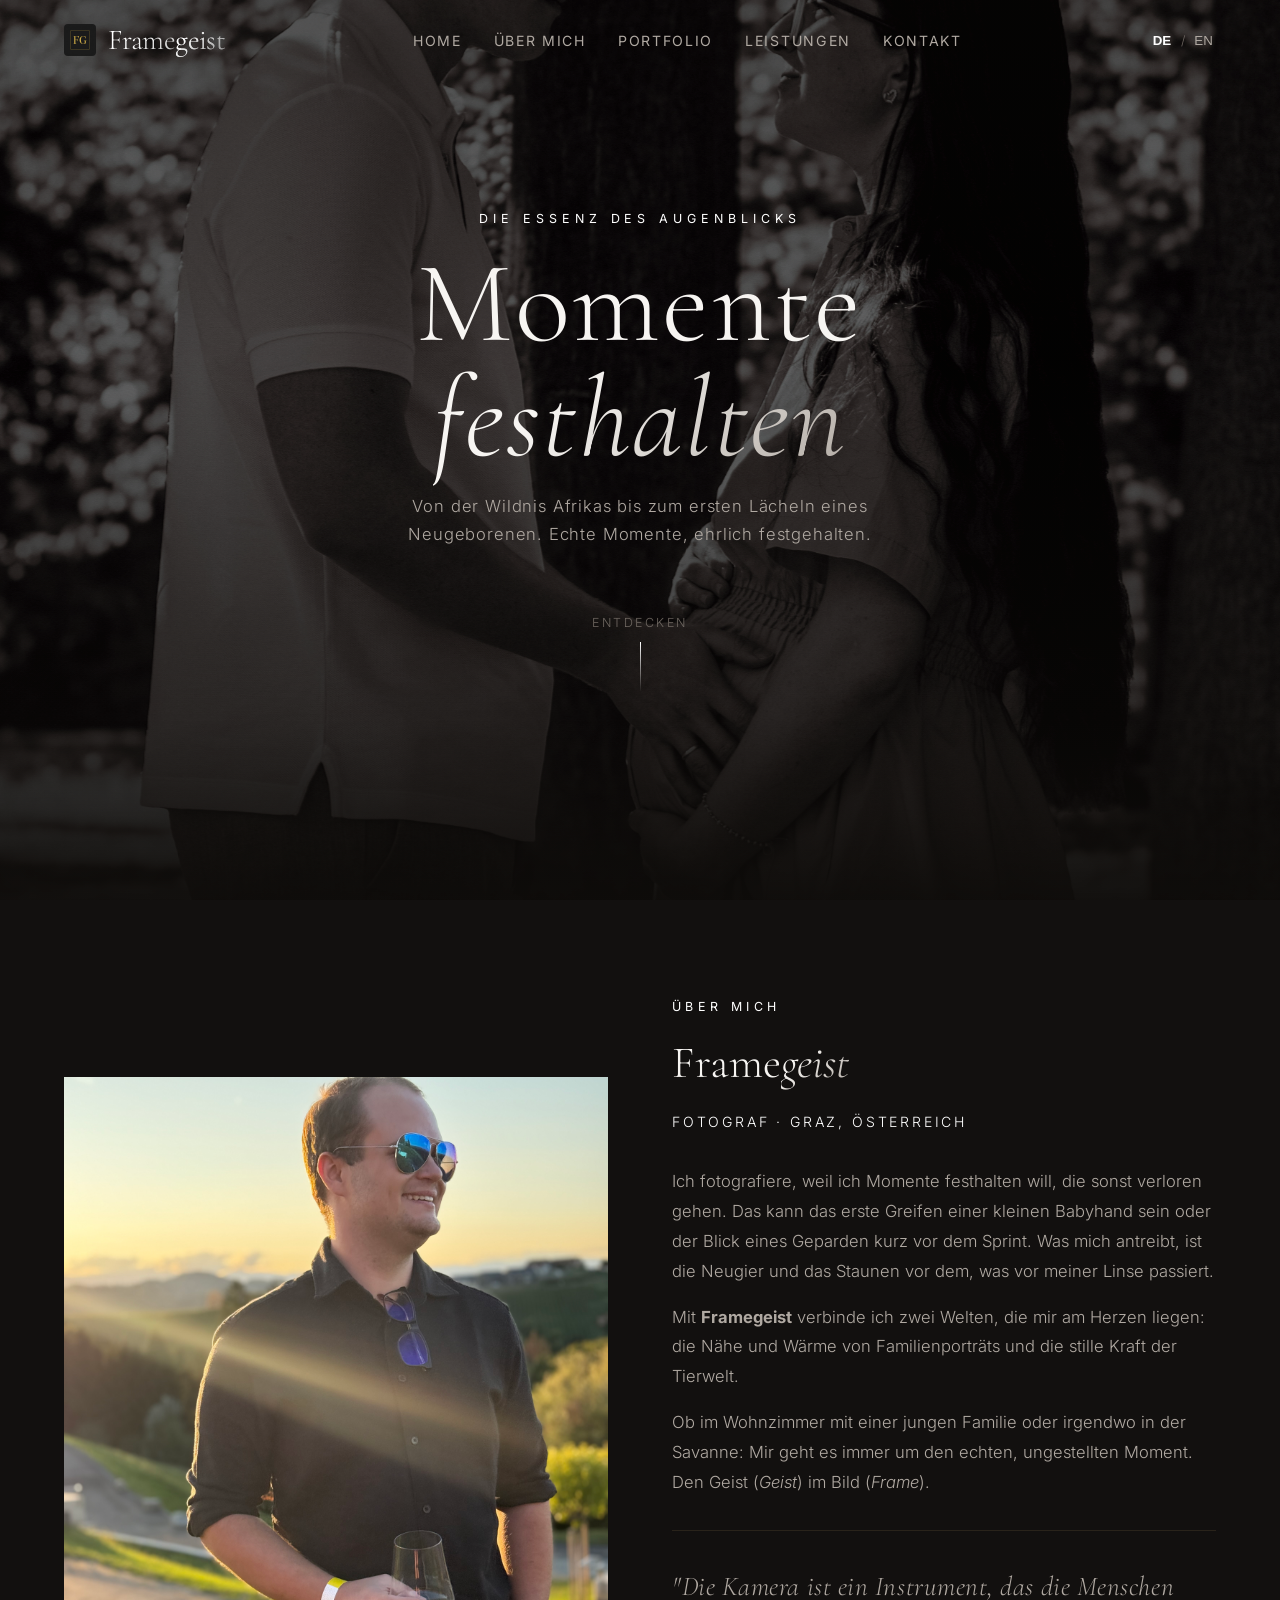
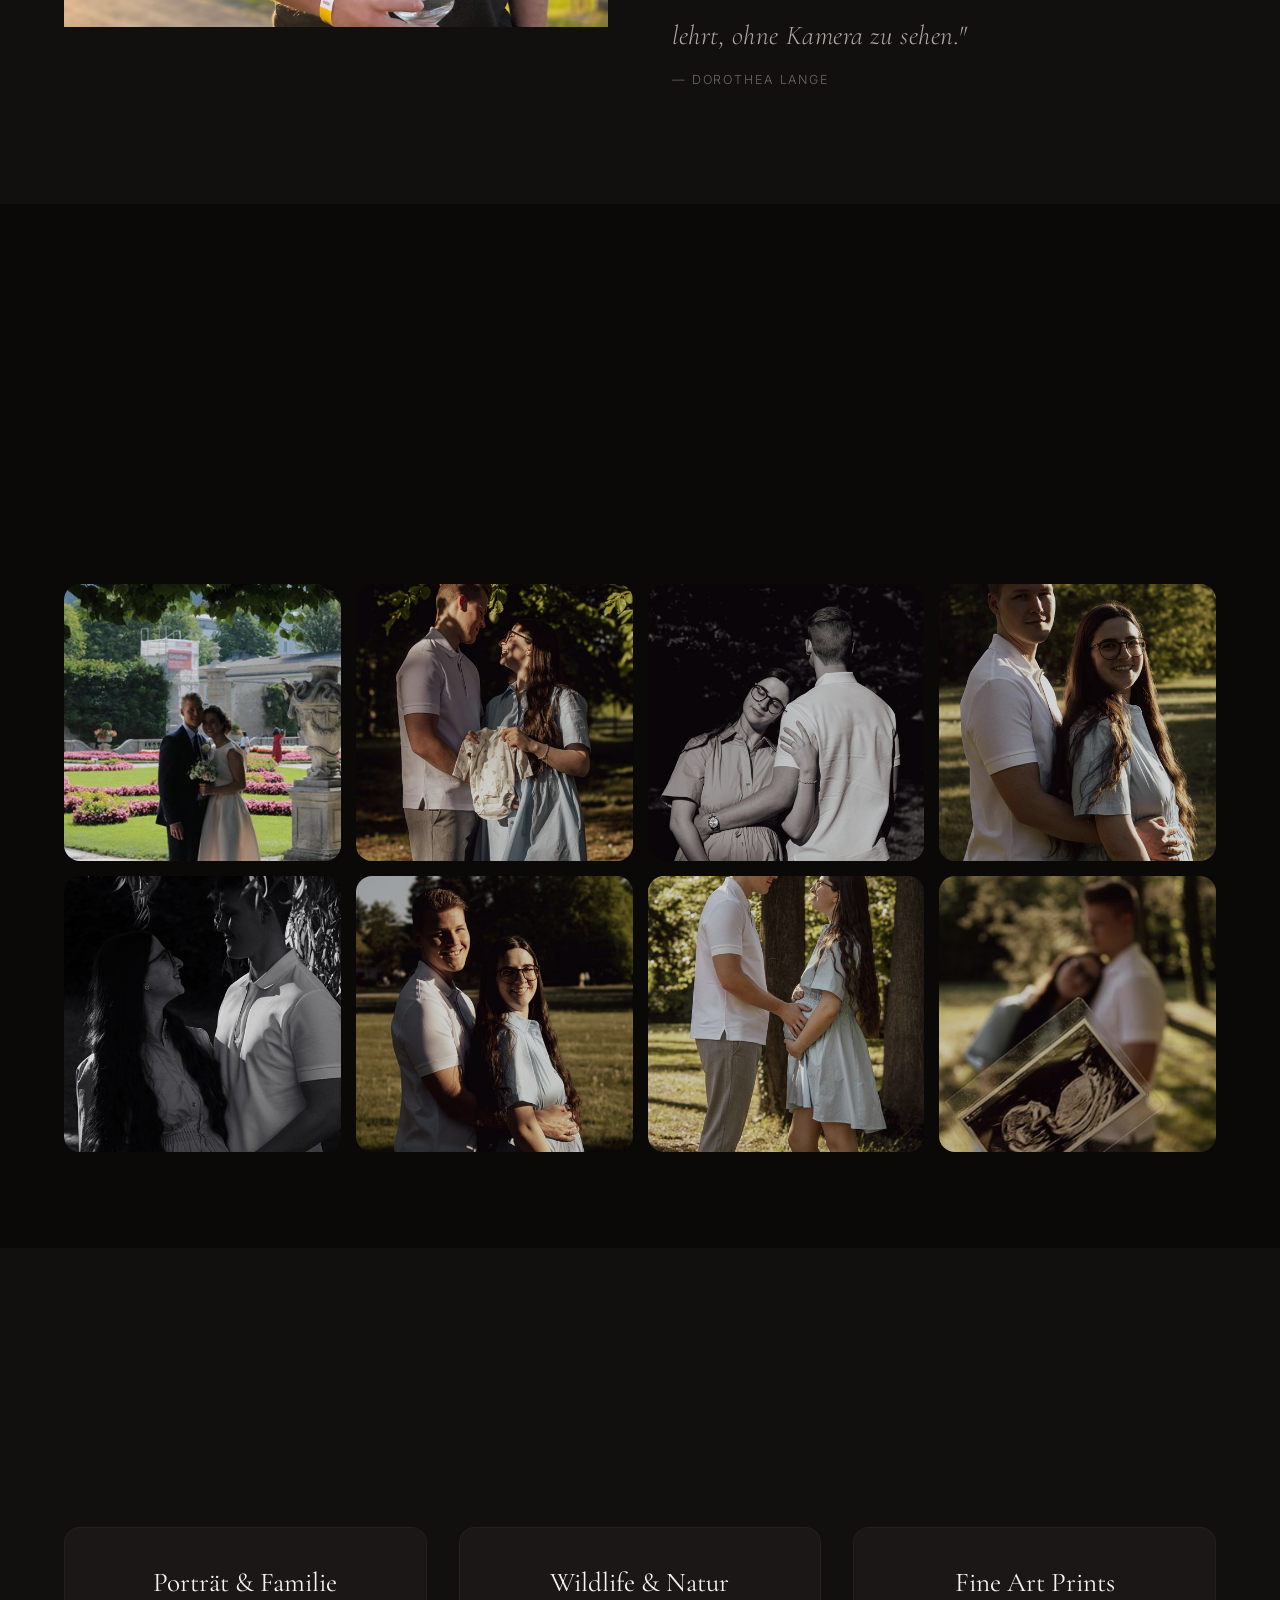
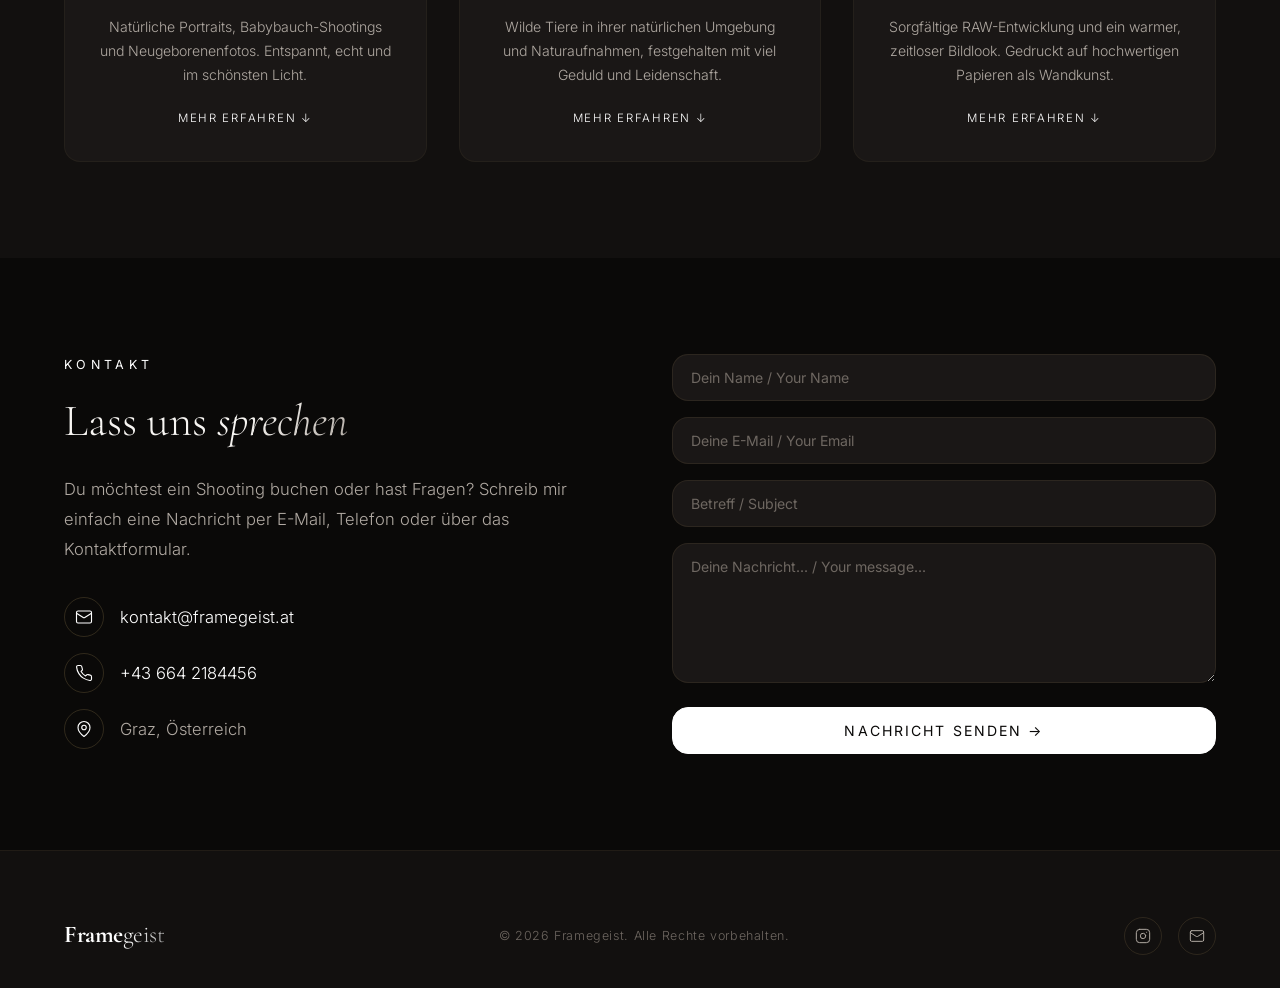
==== commit e6e65adc: "fix: wrap logo brand text inside a unified span to prevent flex splitting" ====
--- a/Website/index.html
+++ b/Website/index.html
@@ -19,7 +19,7 @@
   <!-- ========== NAVIGATION ========== -->
   <nav class="nav" id="nav">
     <div class="container nav__inner">
-      <a href="#" class="nav__logo"><img src="favicon.png" alt="Framegeist Logo" class="nav__logo-icon">Frame<span>geist</span></a>
+      <a href="#" class="nav__logo"><img src="favicon.png" alt="Framegeist Logo" class="nav__logo-icon"><span>Frame<span>geist</span></span></a>
       <ul class="nav__links" id="navLinks">
         <li><a href="#home">Home</a></li>
         <li><a href="#about">
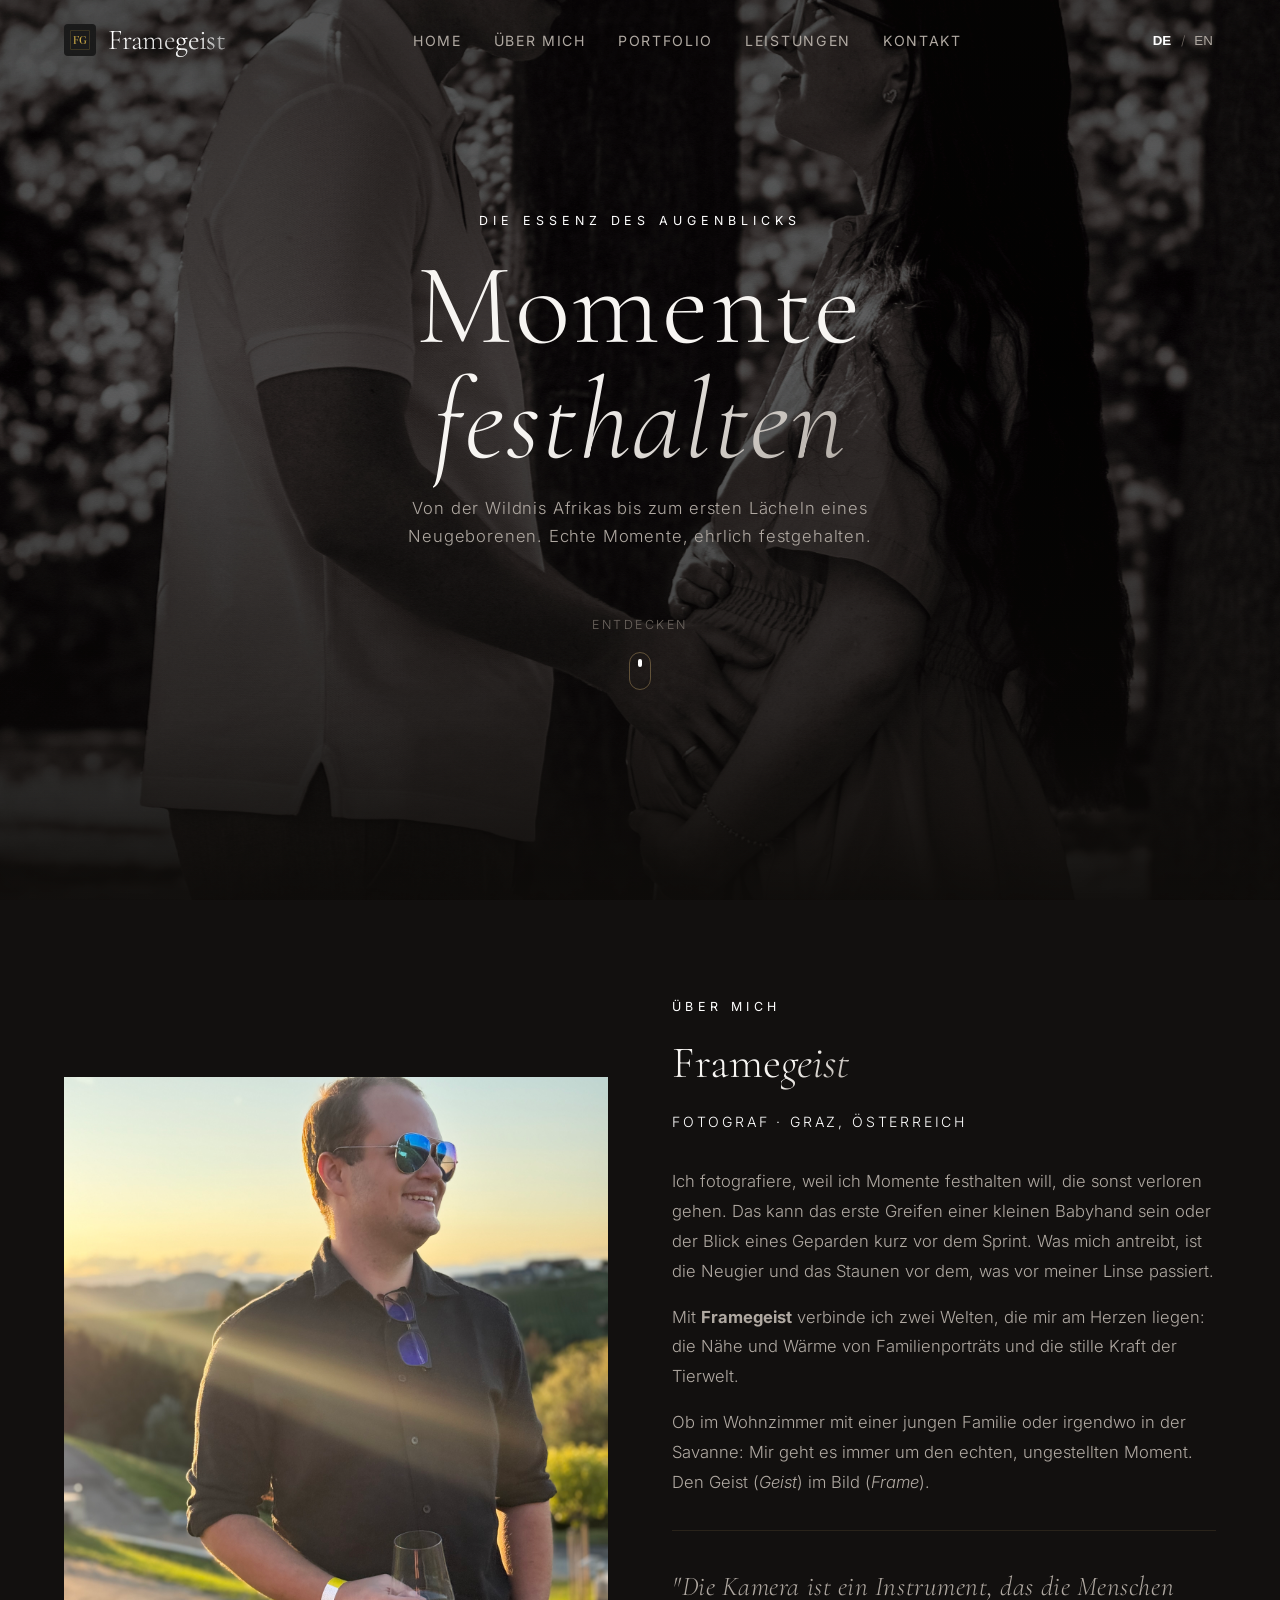
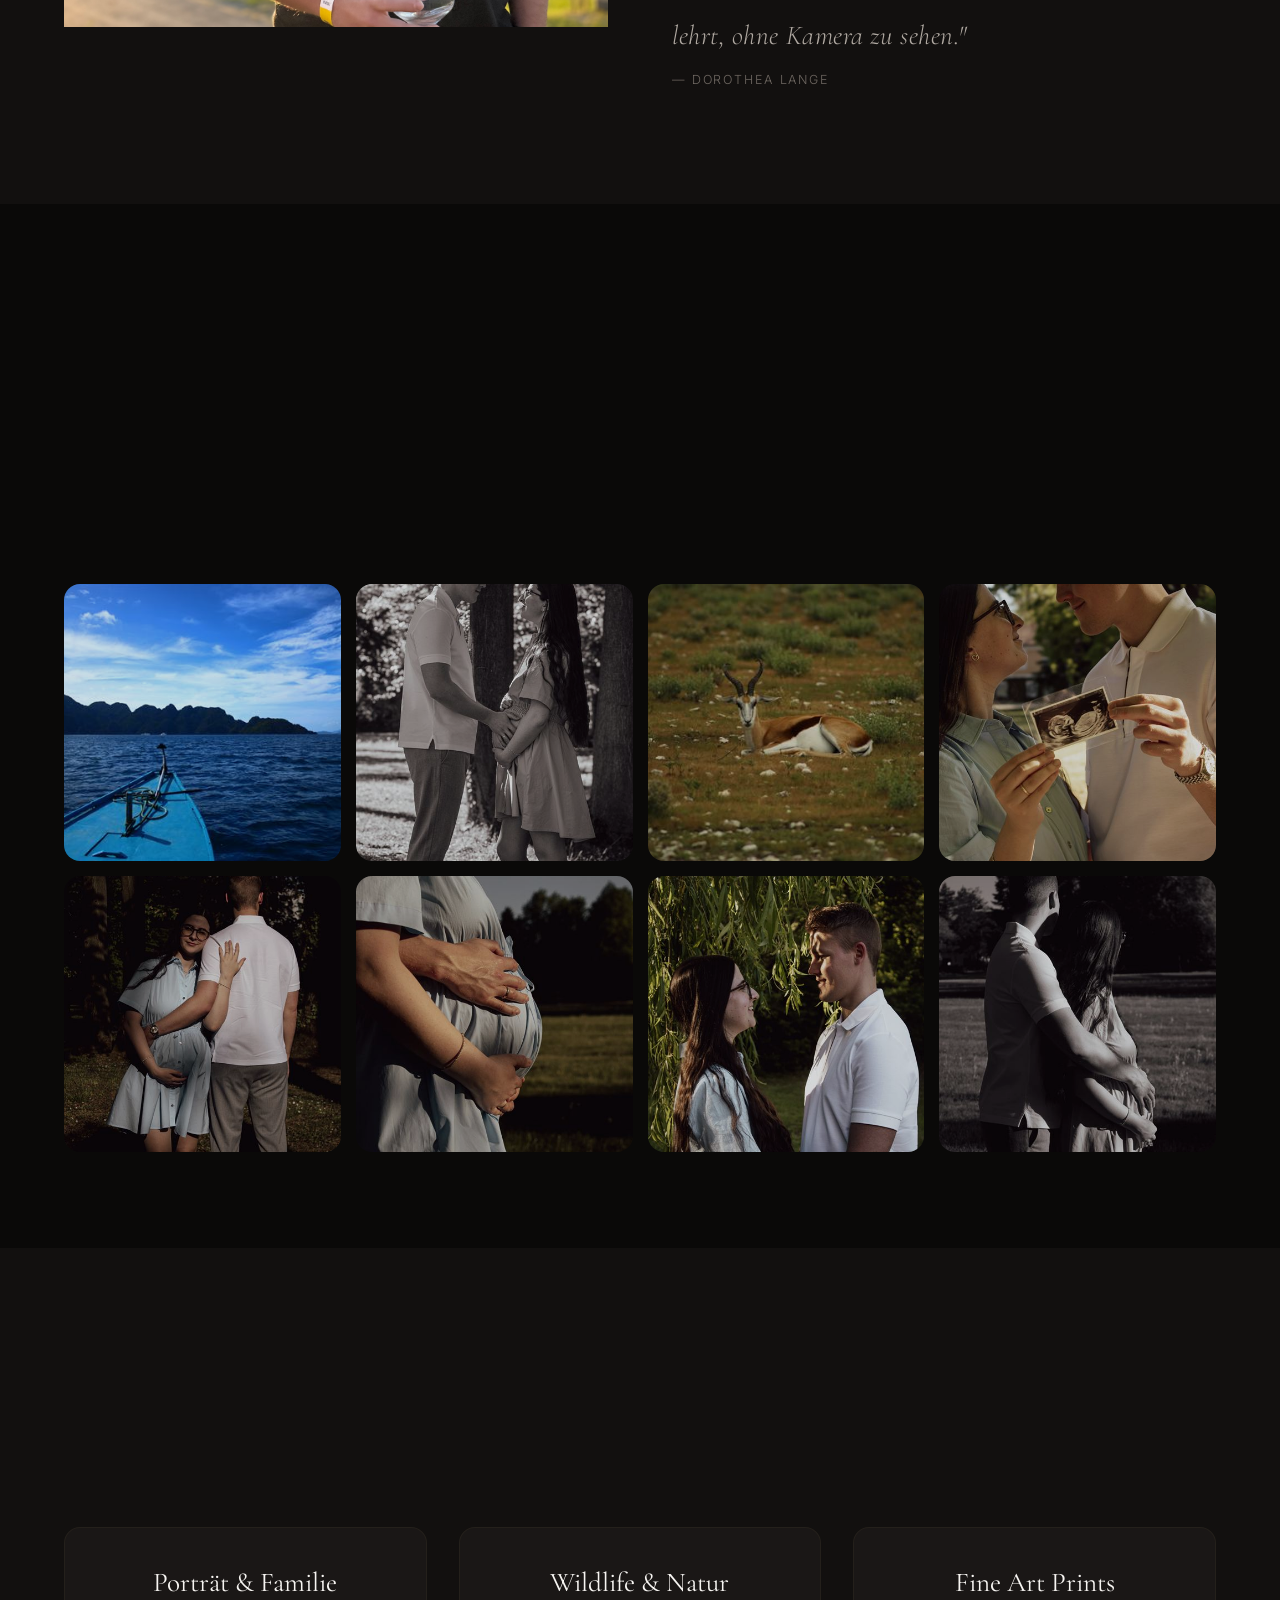
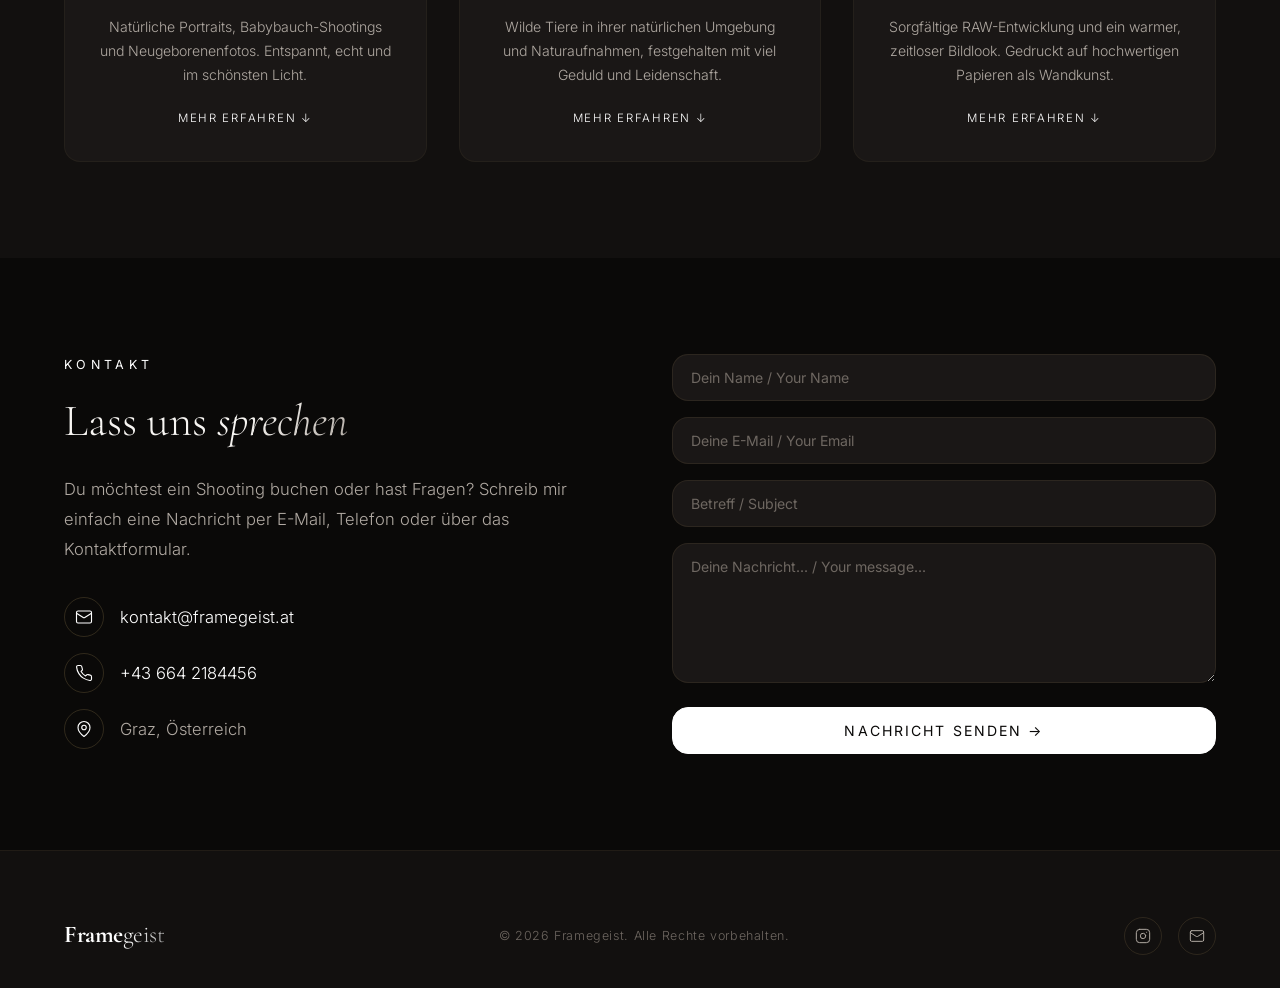
==== commit ae55f716: "feat: replace narrow vertical scroll line with a sleek animated capsule mouse indicator" ====
--- a/Website/index.html
+++ b/Website/index.html
@@ -81,7 +81,9 @@
       <a href="#gallery" class="hero__scroll">
         <span class="lang-de">Entdecken</span>
         <span class="lang-en">Discover</span>
-        <span class="hero__scroll-line"></span>
+        <div class="scroll-indicator">
+          <div class="scroll-indicator__dot"></div>
+        </div>
       </a>
     </div>
   </section>
--- a/Website/style.css
+++ b/Website/style.css
@@ -315,15 +315,48 @@
   margin-top: var(--space-md);
 }
 
-.hero__scroll-line {
-  width: 1px;
-  height: 50px;
-  background: linear-gradient(to bottom, var(--clr-gold), transparent);
-}
-
-@keyframes float {
-  0%, 100% { transform: translateY(0); }
-  50% { transform: translateY(8px); }
+/* Scroll Indicator Capsule */
+.scroll-indicator {
+  width: 22px;
+  height: 38px;
+  border: 1px solid rgba(201, 168, 108, 0.4);
+  border-radius: 12px;
+  position: relative;
+  margin-top: 8px;
+  display: flex;
+  justify-content: center;
+  transition: border-color var(--transition);
+}
+
+.hero__scroll:hover .scroll-indicator {
+  border-color: var(--clr-gold);
+}
+
+.scroll-indicator__dot {
+  width: 4px;
+  height: 8px;
+  background: var(--clr-gold);
+  border-radius: 2px;
+  position: absolute;
+  top: 6px;
+  animation: scrollDot 2.2s cubic-bezier(0.15, 0.41, 0.69, 0.94) infinite;
+}
+
+@keyframes scrollDot {
+  0% {
+    opacity: 0;
+    transform: translateY(0);
+  }
+  30% {
+    opacity: 1;
+  }
+  60% {
+    opacity: 0;
+    transform: translateY(12px);
+  }
+  100% {
+    opacity: 0;
+  }
 }
 
 /* --- Section Headers --- */
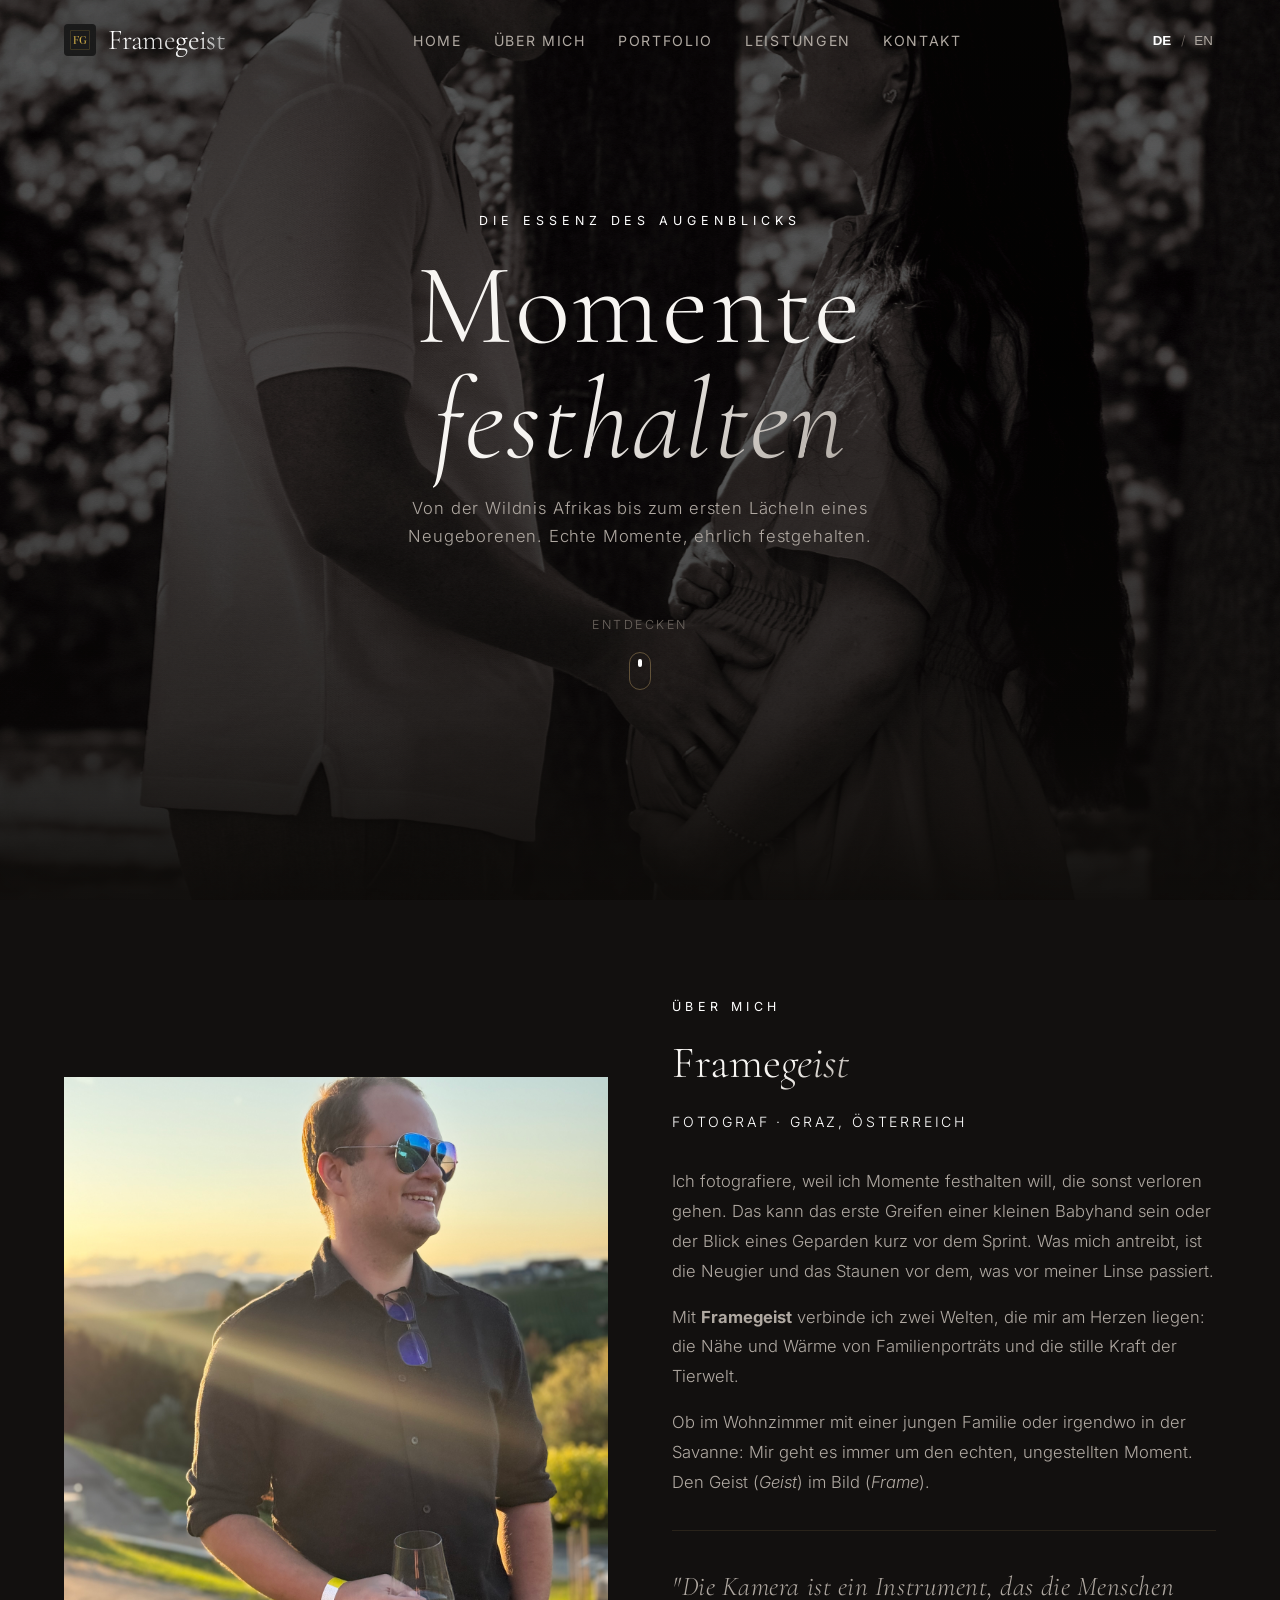
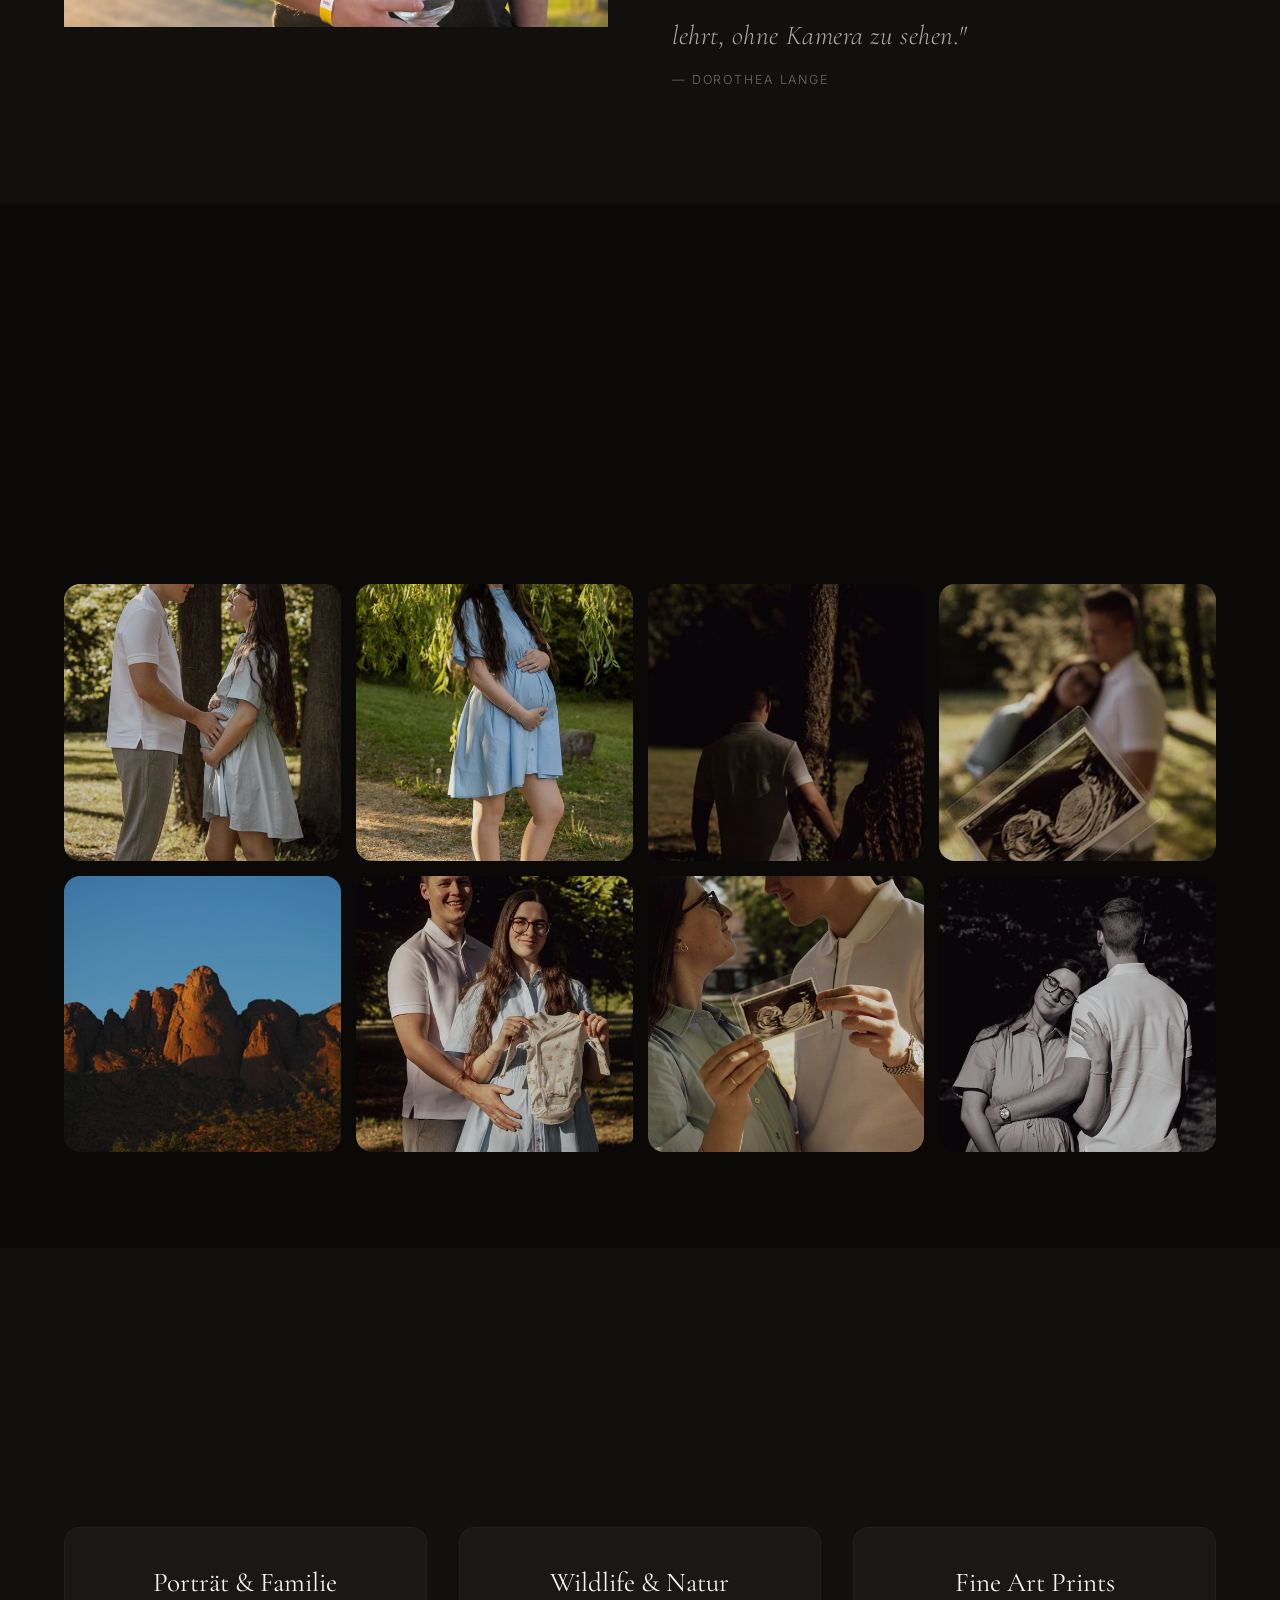
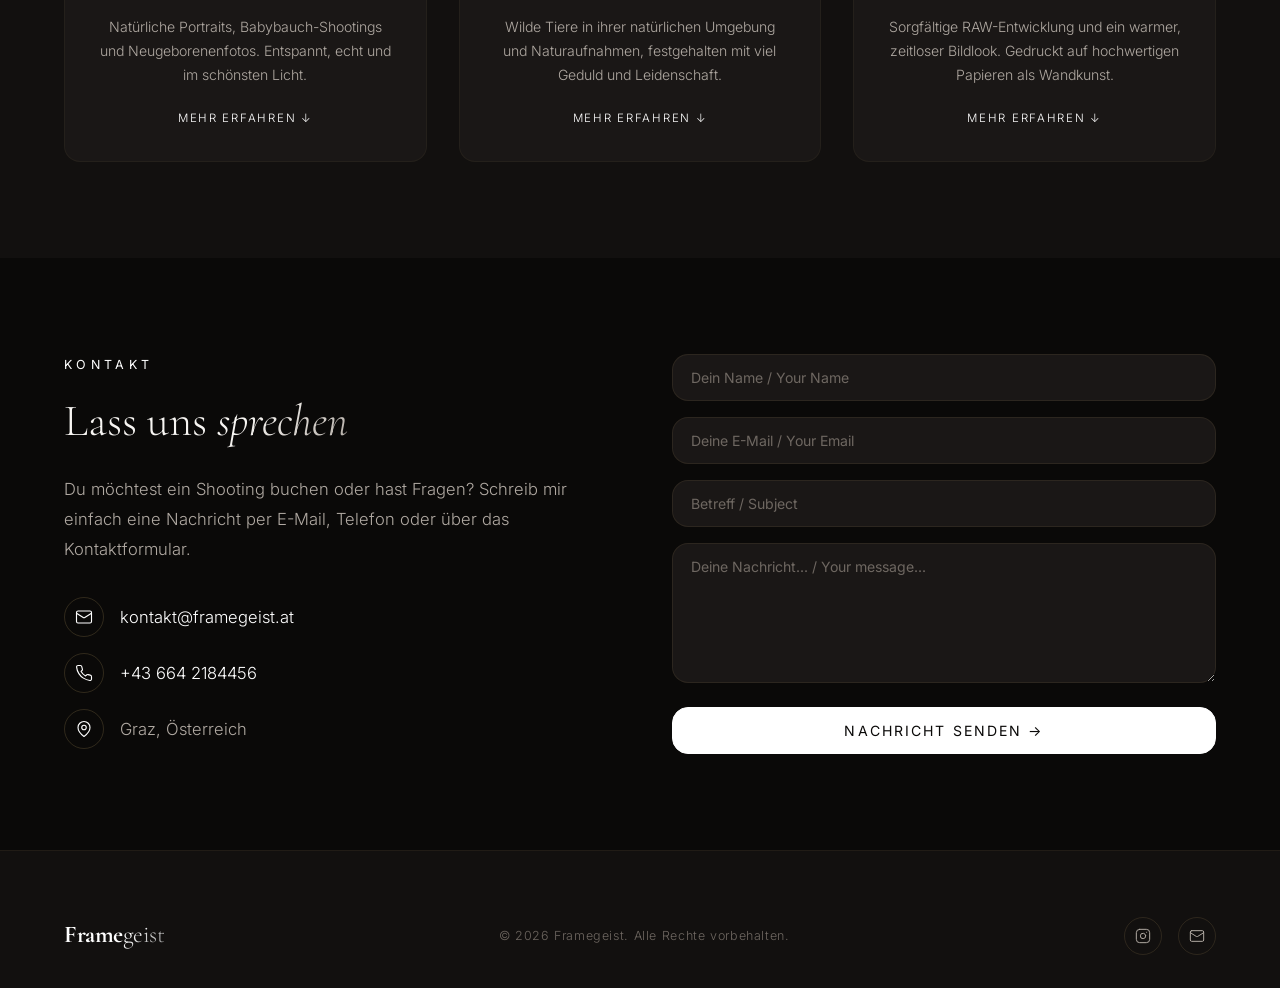
==== commit f3ebf4a3: "feat: add Schema.org structured data and Open Graph meta tags to index.html" ====
--- a/Website/index.html
+++ b/Website/index.html
@@ -8,6 +8,61 @@
   <link rel="stylesheet" href="style.css">
   <!-- Favicon / Tab-Symbol -->
   <link rel="icon" type="image/png" href="favicon.png">
+  <!-- Open Graph / Facebook / WhatsApp Preview -->
+  <meta property="og:type" content="website">
+  <meta property="og:url" content="https://framegeist.at/">
+  <meta property="og:title" content="Framegeist | Porträt- & Wildlife-Fotografie">
+  <meta property="og:description" content="Professionelle Porträt- und Wildlife-Fotografie aus Graz. Echte, ungestellte Momente ehrlich festgehalten.">
+  <meta property="og:image" content="https://framegeist.at/favicon.png">
+
+  <!-- Twitter Preview -->
+  <meta property="twitter:card" content="summary_large_image">
+  <meta property="twitter:url" content="https://framegeist.at/">
+  <meta property="twitter:title" content="Framegeist | Porträt- & Wildlife-Fotografie">
+  <meta property="twitter:description" content="Professionelle Porträt- und Wildlife-Fotografie aus Graz. Echte, ungestellte Momente ehrlich festgehalten.">
+  <meta property="twitter:image" content="https://framegeist.at/favicon.png">
+
+  <!-- Schema.org Structured Data for Google Rich Snippets -->
+  <script type="application/ld+json">
+  {
+    "@context": "https://schema.org",
+    "@type": "LocalBusiness",
+    "@id": "https://framegeist.at/#business",
+    "name": "Framegeist",
+    "image": "https://framegeist.at/favicon.png",
+    "url": "https://framegeist.at/",
+    "telephone": "+436642184456",
+    "email": "kontakt@framegeist.at",
+    "priceRange": "$$",
+    "address": {
+      "@type": "PostalAddress",
+      "addressLocality": "Graz",
+      "addressCountry": "AT"
+    },
+    "geo": {
+      "@type": "GeoCoordinates",
+      "latitude": 47.0707,
+      "longitude": 15.4395
+    },
+    "openingHoursSpecification": {
+      "@type": "OpeningHoursSpecification",
+      "dayOfWeek": [
+        "Monday",
+        "Tuesday",
+        "Wednesday",
+        "Thursday",
+        "Friday",
+        "Saturday",
+        "Sunday"
+      ],
+      "opens": "00:00",
+      "closes": "23:59"
+    },
+    "sameAs": [
+      "https://www.instagram.com"
+    ]
+  }
+  </script>
   <script>
     // Set initial language class on body before page render to avoid layout shift
     const savedLang = localStorage.getItem('preferredLang') || 'de';
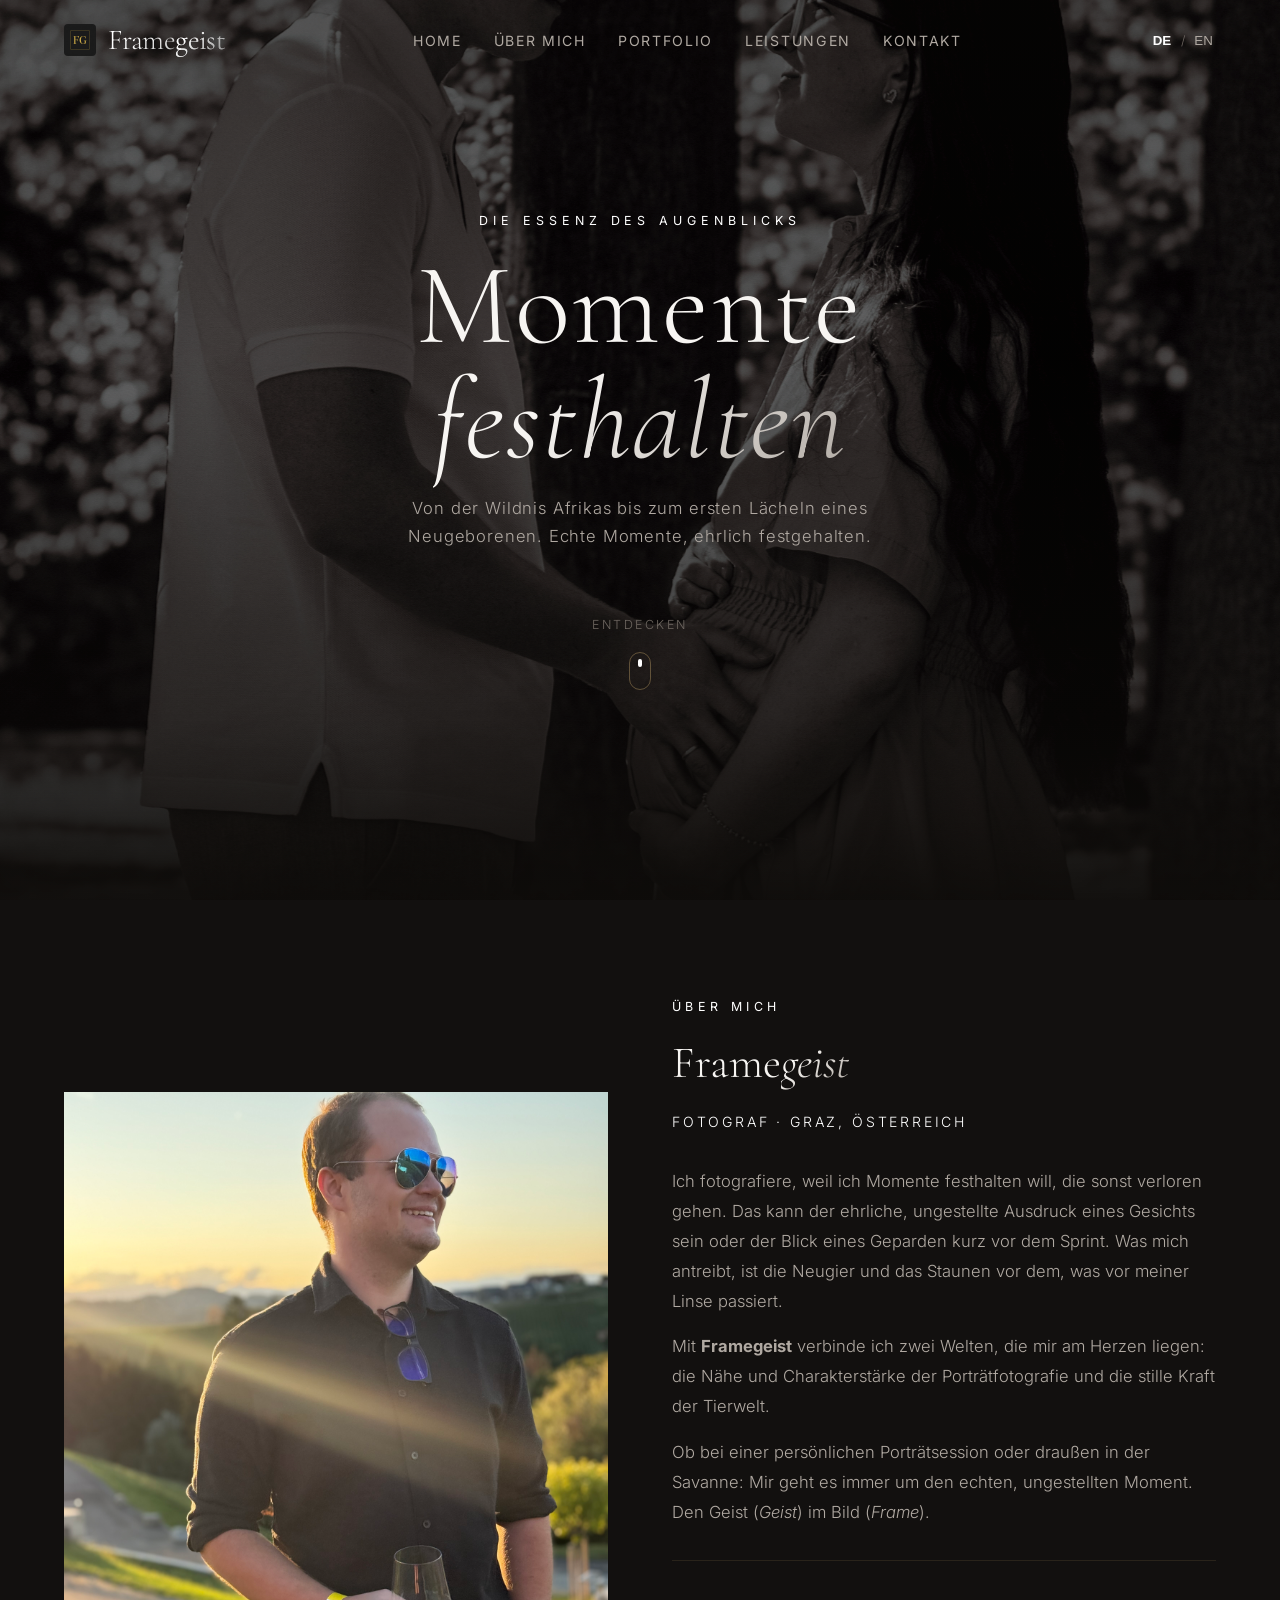
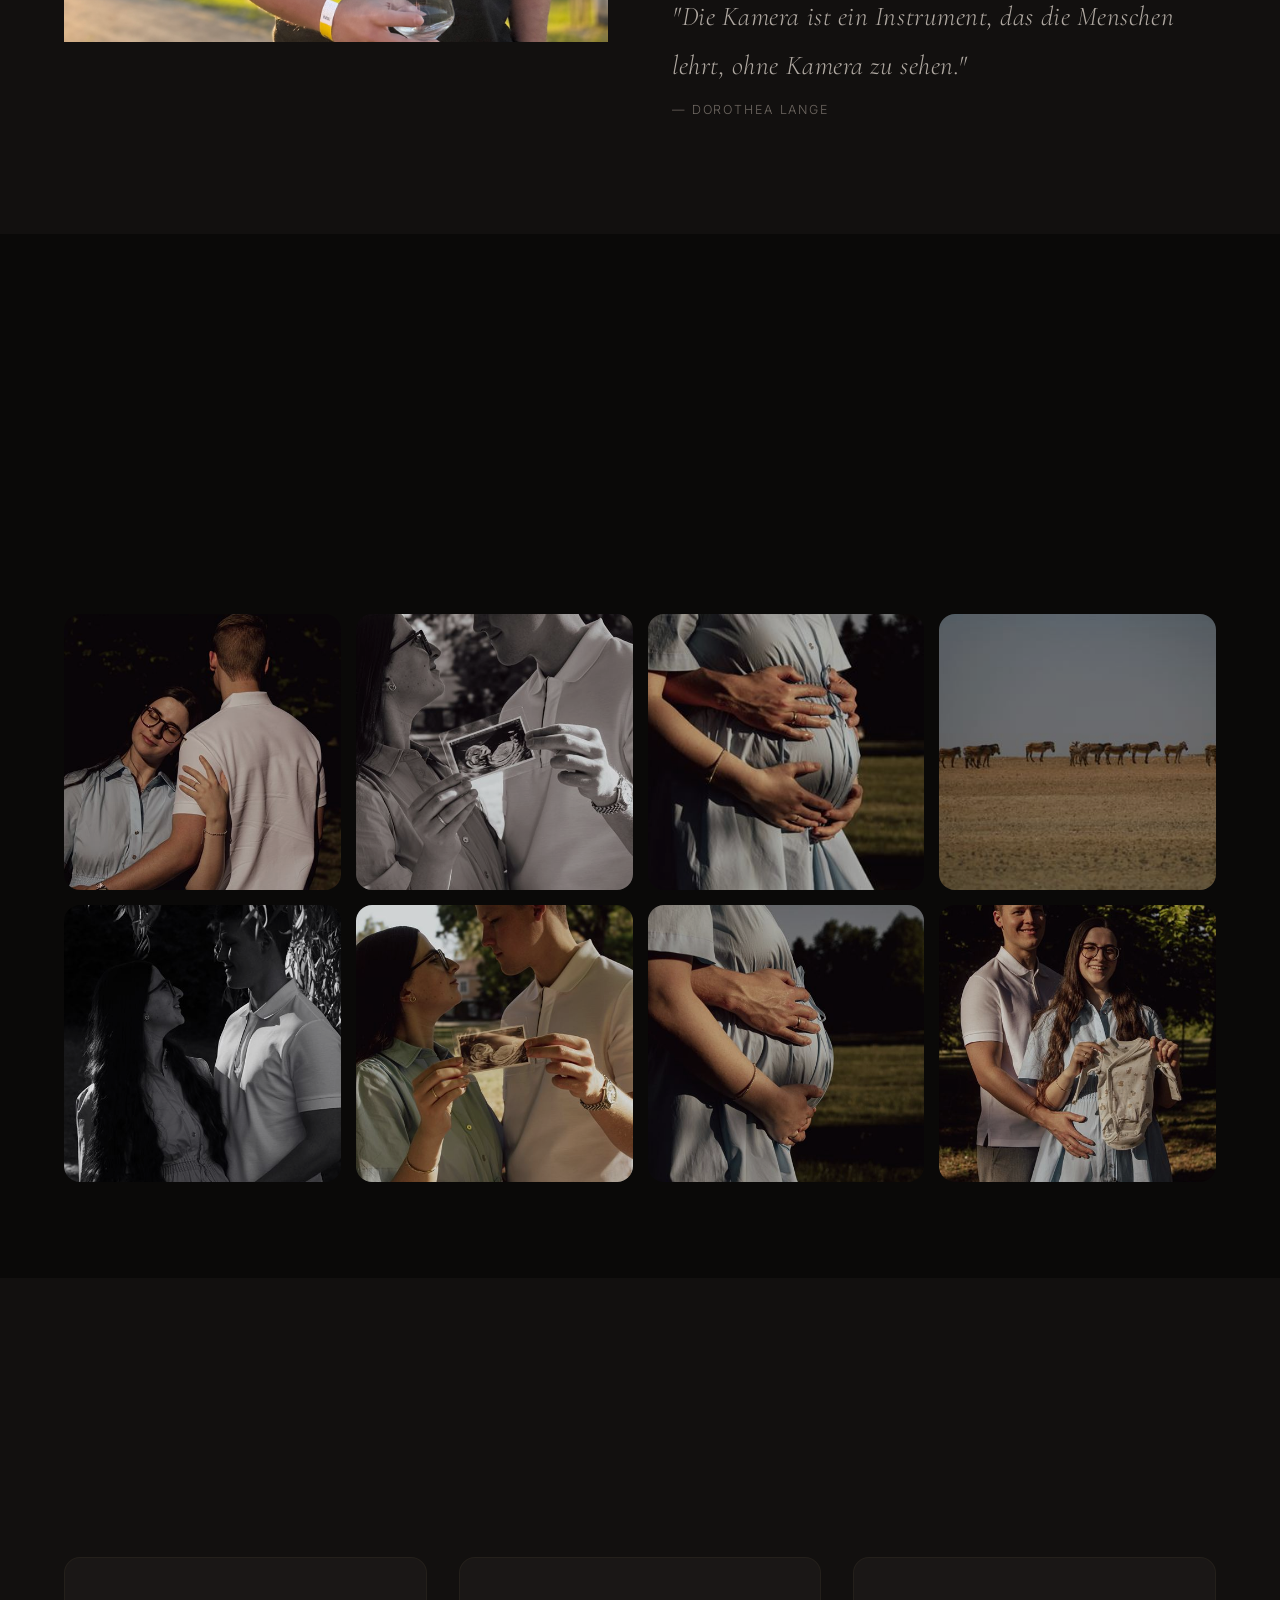
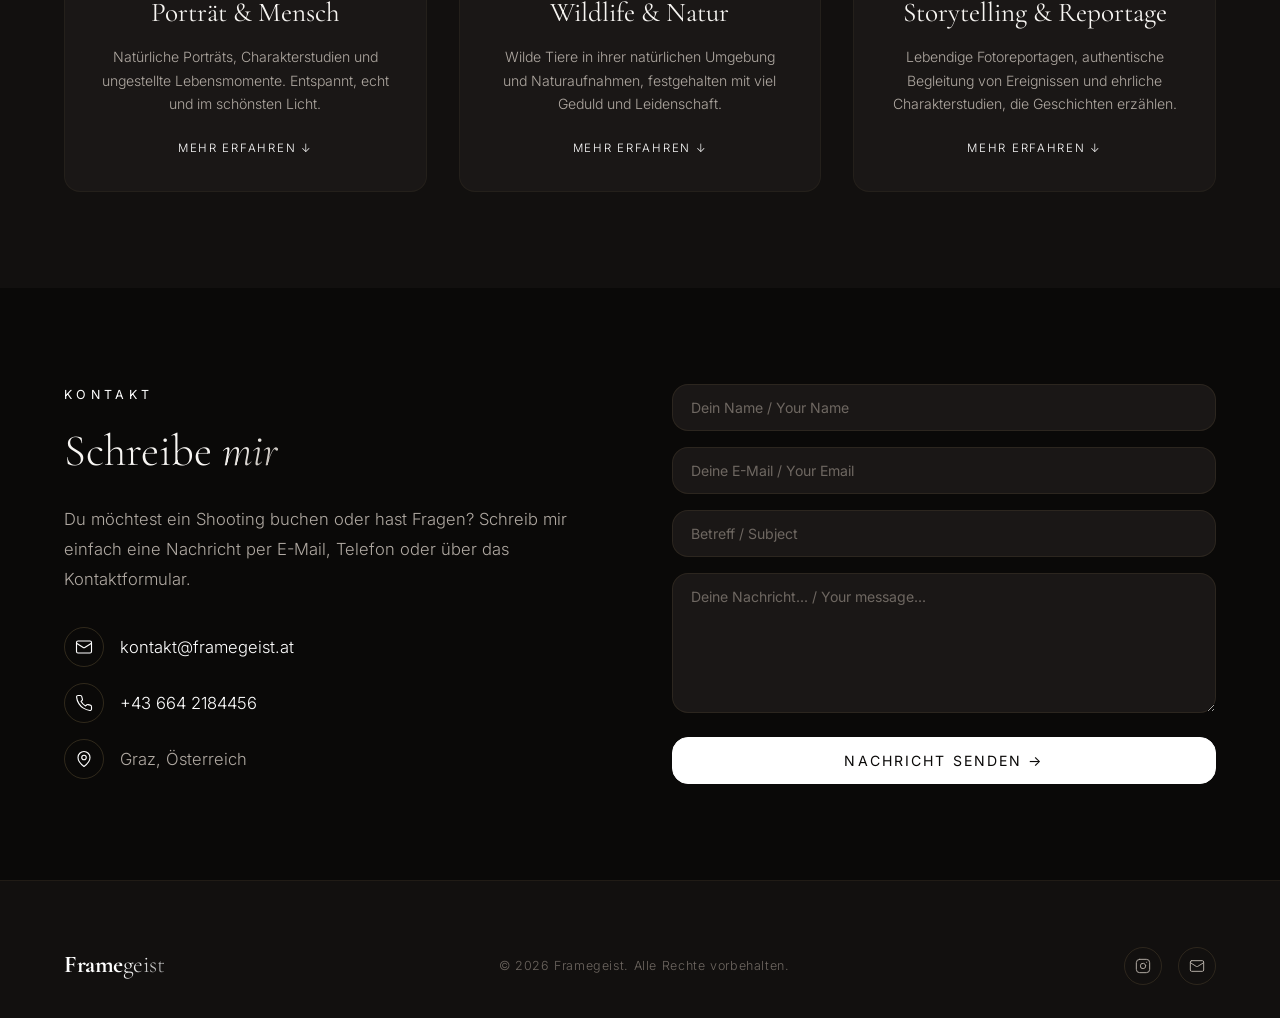
==== commit 38f31bdc: "feat: generalize baby focus to premium portraits, swap Fine Art Prints with Storytelling & Reportage" ====
--- a/Website/index.html
+++ b/Website/index.html
@@ -160,14 +160,14 @@
             <span class="lang-de">Fotograf · Graz, Österreich</span>
             <span class="lang-en">Photographer · Graz, Austria</span>
           </p>
-          <p class="lang-de">Ich fotografiere, weil ich Momente festhalten will, die sonst verloren gehen. Das kann das erste Greifen einer kleinen Babyhand sein oder der Blick eines Geparden kurz vor dem Sprint. Was mich antreibt, ist die Neugier und das Staunen vor dem, was vor meiner Linse passiert.</p>
-          <p class="lang-en">I take photos because I want to hold on to moments that would otherwise be lost. It could be a baby's tiny hand reaching out for the first time, or a cheetah's gaze just before it springs. What drives me is curiosity and wonder at what unfolds in front of my lens.</p>
-
-          <p class="lang-de">Mit <strong>Framegeist</strong> verbinde ich zwei Welten, die mir am Herzen liegen: die Nähe und Wärme von Familienporträts und die stille Kraft der Tierwelt.</p>
-          <p class="lang-en">With <strong>Framegeist</strong>, I bring together two worlds close to my heart: the warmth of family portraits and the quiet power of wildlife.</p>
-
-          <p class="lang-de">Ob im Wohnzimmer mit einer jungen Familie oder irgendwo in der Savanne: Mir geht es immer um den echten, ungestellten Moment. Den Geist (<em>Geist</em>) im Bild (<em>Frame</em>).</p>
-          <p class="lang-en">Whether in a living room with a young family or somewhere out in the savannah, it's always about the real, unposed moment. The spirit (<em>Geist</em>) within the frame (<em>Frame</em>).</p>
+          <p class="lang-de">Ich fotografiere, weil ich Momente festhalten will, die sonst verloren gehen. Das kann der ehrliche, ungestellte Ausdruck eines Gesichts sein oder der Blick eines Geparden kurz vor dem Sprint. Was mich antreibt, ist die Neugier und das Staunen vor dem, was vor meiner Linse passiert.</p>
+          <p class="lang-en">I take photos because I want to hold on to moments that would otherwise be lost. It could be the honest, unposed expression of a face, or a cheetah's gaze just before it springs. What drives me is curiosity and wonder at what unfolds in front of my lens.</p>
+
+          <p class="lang-de">Mit <strong>Framegeist</strong> verbinde ich zwei Welten, die mir am Herzen liegen: die Nähe und Charakterstärke der Porträtfotografie und die stille Kraft der Tierwelt.</p>
+          <p class="lang-en">With <strong>Framegeist</strong>, I bring together two worlds close to my heart: the warmth and character of portrait photography and the quiet power of wildlife.</p>
+
+          <p class="lang-de">Ob bei einer persönlichen Porträtsession oder draußen in der Savanne: Mir geht es immer um den echten, ungestellten Moment. Den Geist (<em>Geist</em>) im Bild (<em>Frame</em>).</p>
+          <p class="lang-en">Whether during a personal portrait session or out in the savannah, it's always about the real, unposed moment. The spirit (<em>Geist</em>) within the frame (<em>Frame</em>).</p>
           
           <div class="about__quote">
             <p class="about__quote-text lang-de">"Die Kamera ist ein Instrument, das die Menschen lehrt, ohne Kamera zu sehen."<br><small>— Dorothea Lange</small></p>
@@ -226,24 +226,24 @@
         <div class="service-card reveal">
           <div class="service-card__main">
             <h3 class="service-card__title">
-              <span class="lang-de">Porträt & Familie</span>
-              <span class="lang-en">Portrait & Family</span>
+              <span class="lang-de">Porträt & Mensch</span>
+              <span class="lang-en">Portrait & People</span>
             </h3>
-            <p class="service-card__desc lang-de">Natürliche Portraits, Babybauch-Shootings und Neugeborenenfotos. Entspannt, echt und im schönsten Licht.</p>
-            <p class="service-card__desc lang-en">Natural portraits, baby bump sessions and newborn photography. Relaxed, genuine and in the most beautiful light.</p>
+            <p class="service-card__desc lang-de">Natürliche Porträts, Charakterstudien und ungestellte Lebensmomente. Entspannt, echt und im schönsten Licht.</p>
+            <p class="service-card__desc lang-en">Natural portraits, character studies and unposed life moments. Relaxed, genuine and in the most beautiful light.</p>
           </div>
           <div class="service-card__details">
             <ul class="service-card__list lang-de">
-              <li>Neugeborenen- & Schwangerschaftssessions</li>
-              <li>Natürliche Home-Storys & Outdoor-Shootings</li>
+              <li>Authentische Porträts & Charakterstudien</li>
+              <li>Natürliche Lebensmomente & Outdoor-Shootings</li>
               <li>Liebevolle Betreuung & entspannte Atmosphäre</li>
-              <li>Professionell retuschierte Fotoalben</li>
+              <li>Professionell retuschierte Bilderserien</li>
             </ul>
             <ul class="service-card__list lang-en">
-              <li>Newborn & pregnancy sessions</li>
-              <li>Natural home stories & outdoor shoots</li>
+              <li>Authentic portraits & character studies</li>
+              <li>Natural life moments & outdoor shoots</li>
               <li>Caring guidance & relaxed atmosphere</li>
-              <li>Professionally retouched photo albums</li>
+              <li>Professionally retouched photo series</li>
             </ul>
           </div>
           <div class="service-card__toggle-btn">
@@ -281,22 +281,25 @@
         </div>
         <div class="service-card reveal">
           <div class="service-card__main">
-            <h3 class="service-card__title">Fine Art Prints</h3>
-            <p class="service-card__desc lang-de">Sorgfältige RAW-Entwicklung und ein warmer, zeitloser Bildlook. Gedruckt auf hochwertigen Papieren als Wandkunst.</p>
-            <p class="service-card__desc lang-en">Careful RAW development and a warm, timeless look. Printed on premium papers as lasting wall art.</p>
+            <h3 class="service-card__title">
+              <span class="lang-de">Storytelling & Reportage</span>
+              <span class="lang-en">Storytelling & Documentary</span>
+            </h3>
+            <p class="service-card__desc lang-de">Lebendige Fotoreportagen, authentische Begleitung von Ereignissen und ehrliche Charakterstudien, die Geschichten erzählen.</p>
+            <p class="service-card__desc lang-en">Vibrant photo features, authentic event coverage, and honest character studies that tell deep stories.</p>
           </div>
           <div class="service-card__details">
             <ul class="service-card__list lang-de">
-              <li>Wandbilder & Kunstdrucke für Wohn- und Geschäftsräume</li>
-              <li>Fine-Art Prints auf erlesenen Papieren</li>
-              <li>Individueller, warmer & zeitloser Bildlook</li>
-              <li>Professionelle Retusche & Kontrastoptimierung</li>
+              <li>Dokumentarische Begleitung von Projekten & Events</li>
+              <li>Authentische Charakterporträts & Personal Branding</li>
+              <li>Lebendige Reportagen im echten Leben</li>
+              <li>Sorgfältige, ungestellte Bildreportagen</li>
             </ul>
             <ul class="service-card__list lang-en">
-              <li>Wall art & art prints for residential & business spaces</li>
-              <li>Fine-Art prints on selected premium papers</li>
-              <li>Individual, warm & timeless image style</li>
-              <li>Professional retouching & contrast optimization</li>
+              <li>Documentary coverage of projects & events</li>
+              <li>Authentic character portraits & personal branding</li>
+              <li>Vibrant real-life storytelling features</li>
+              <li>Meticulous, unposed photo reportages</li>
             </ul>
           </div>
           <div class="service-card__toggle-btn">
@@ -314,8 +317,8 @@
       <div class="contact__inner">
         <div class="contact__info reveal">
           <div class="section-label">Kontakt</div>
-          <h2 class="lang-de">Lass uns <em>sprechen</em></h2>
-          <h2 class="lang-en">Let's <em>talk</em></h2>
+          <h2 class="lang-de">Schreibe <em>mir</em></h2>
+          <h2 class="lang-en">Get in <em>touch</em></h2>
           <p class="lang-de">Du möchtest ein Shooting buchen oder hast Fragen? Schreib mir einfach eine Nachricht per E-Mail, Telefon oder über das Kontaktformular.</p>
           <p class="lang-en">Want to book a session or have questions? Just drop me a message via email, phone or the contact form.</p>
           <ul class="contact__details">
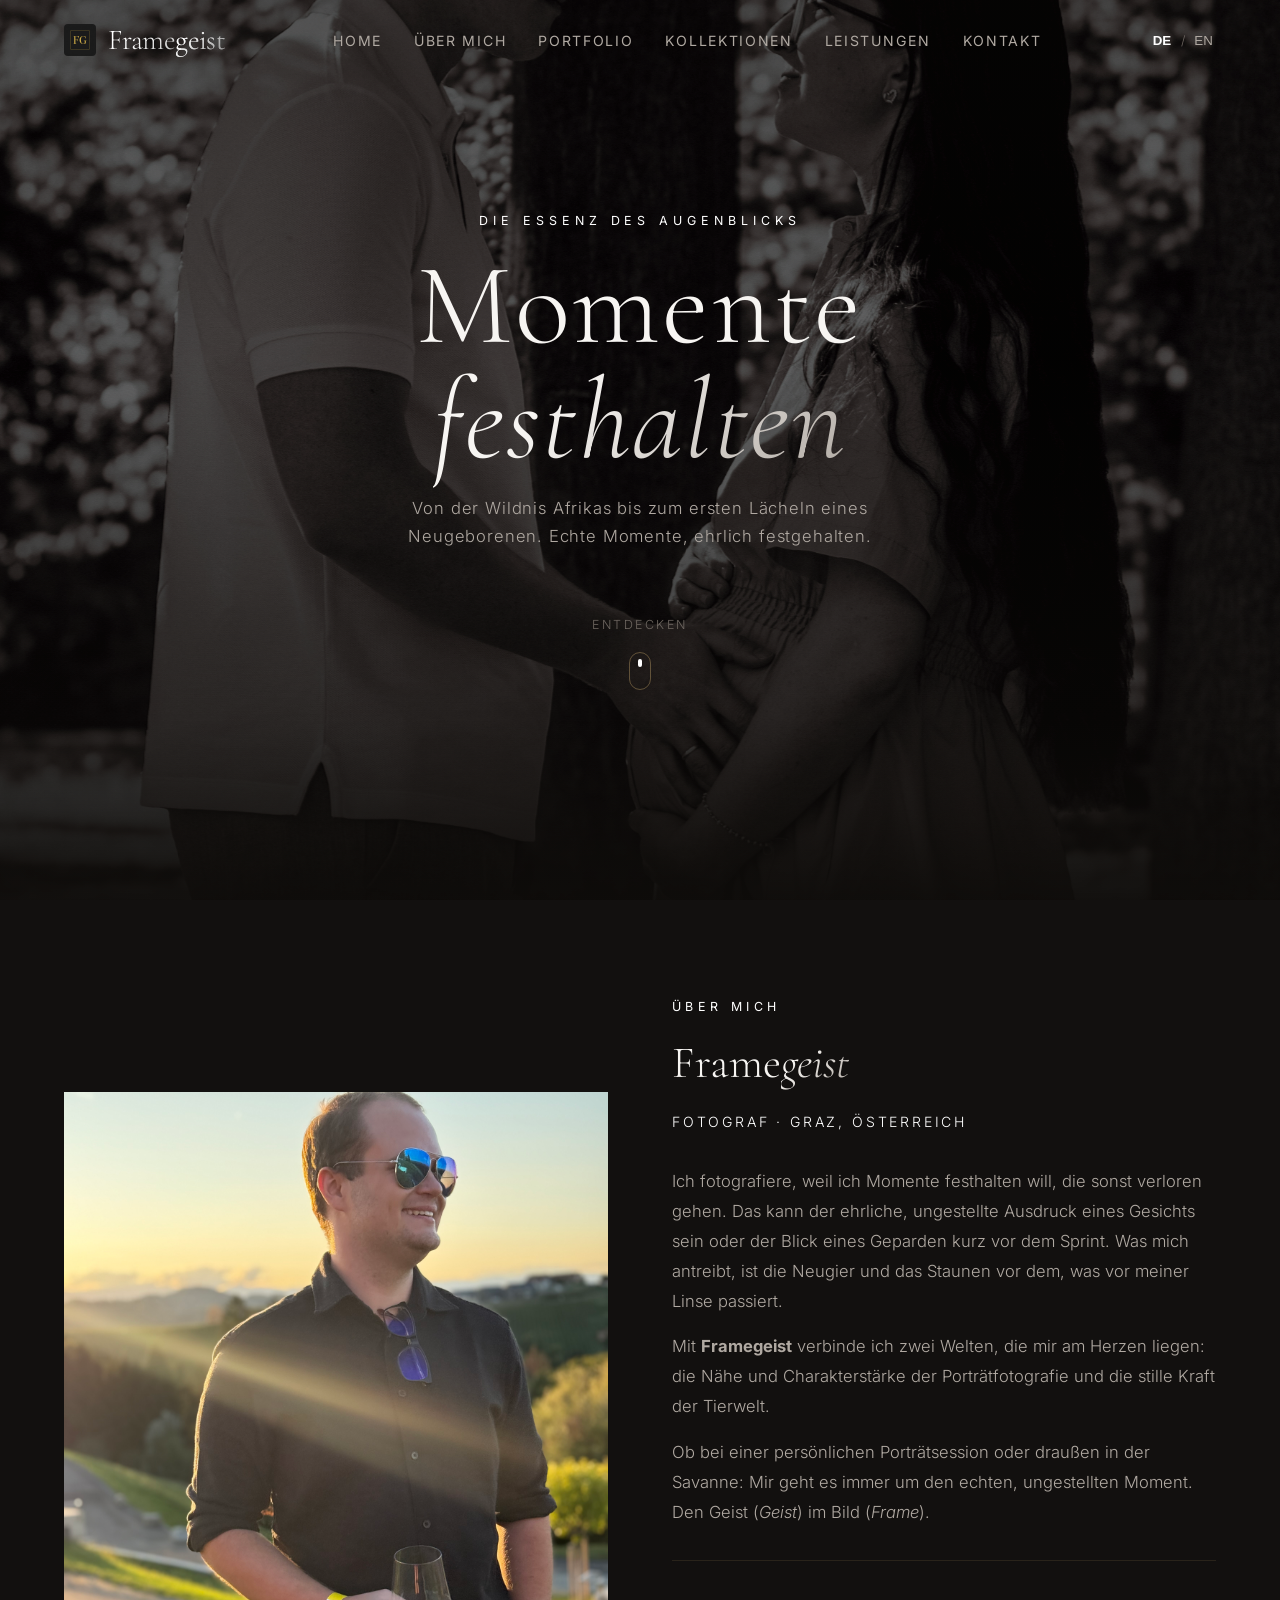
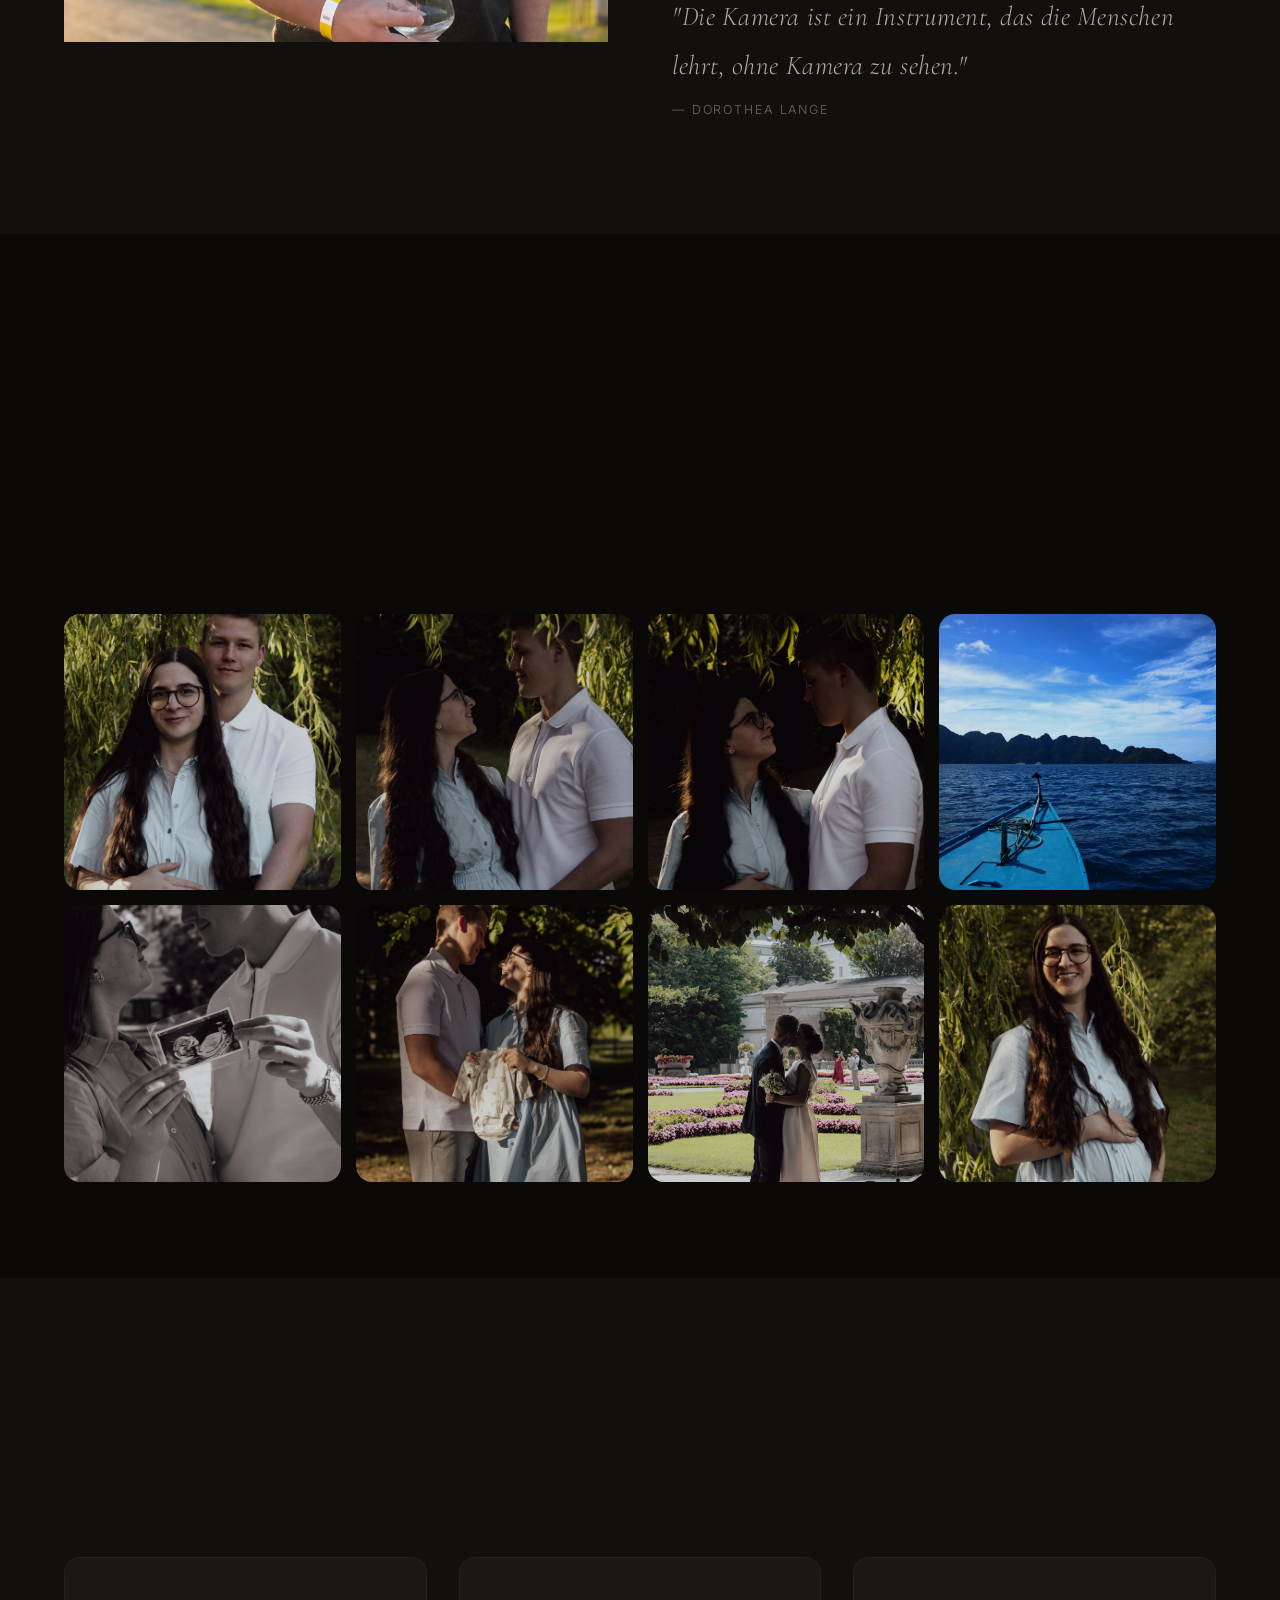
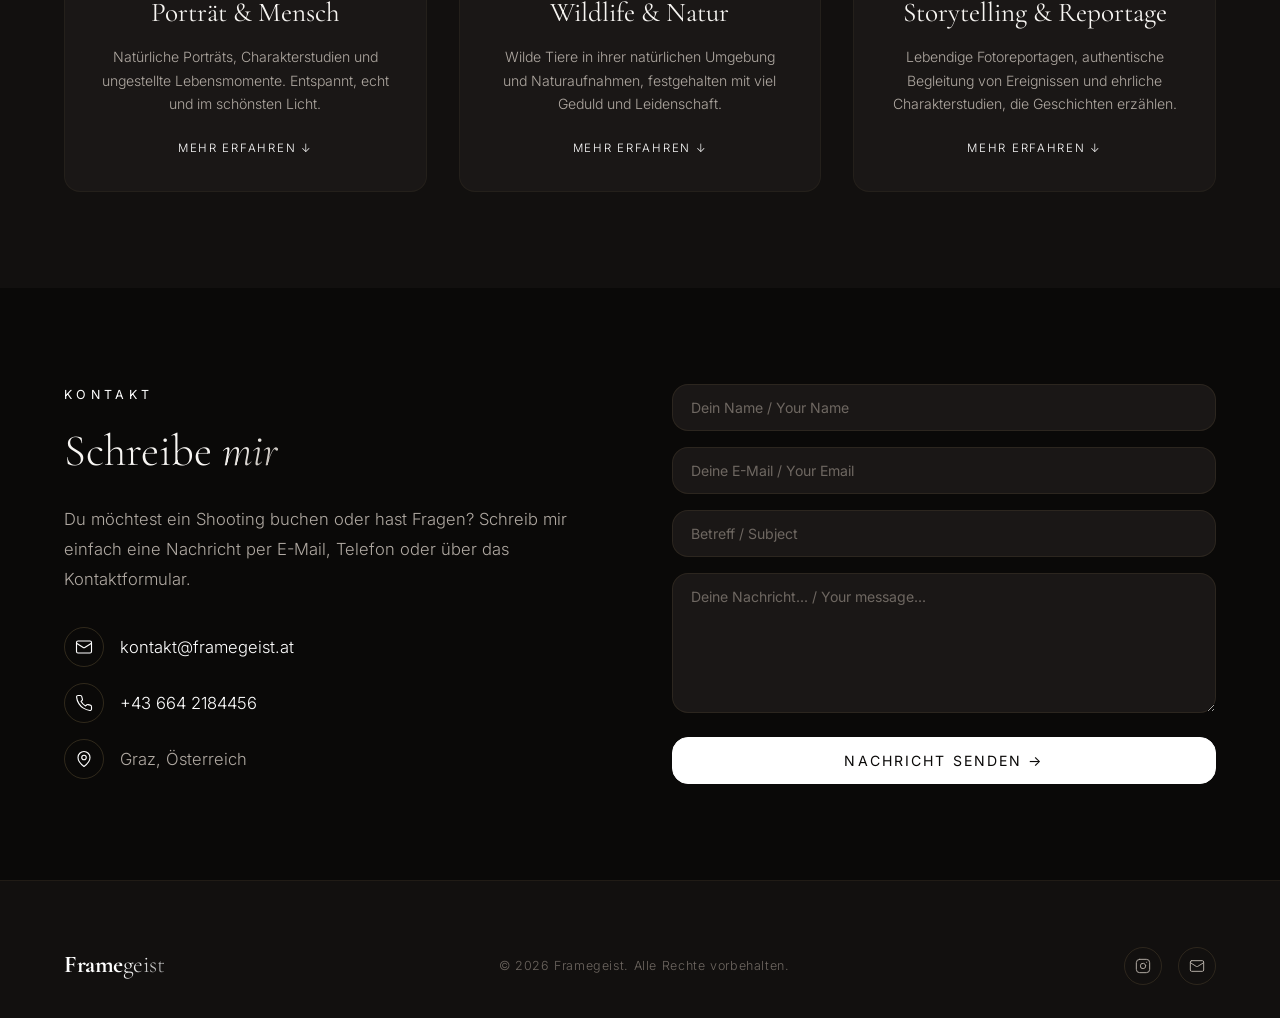
==== commit 349dc471: "feat: add collections subpage for person-based filtering" ====
--- a/Website/index.html
+++ b/Website/index.html
@@ -84,6 +84,10 @@
         <li><a href="#gallery">
           <span class="lang-de">Portfolio</span>
           <span class="lang-en">Portfolio</span>
+        </a></li>
+        <li><a href="collections.html">
+          <span class="lang-de">Kollektionen</span>
+          <span class="lang-en">Collections</span>
         </a></li>
         <li><a href="#services">
           <span class="lang-de">Leistungen</span>
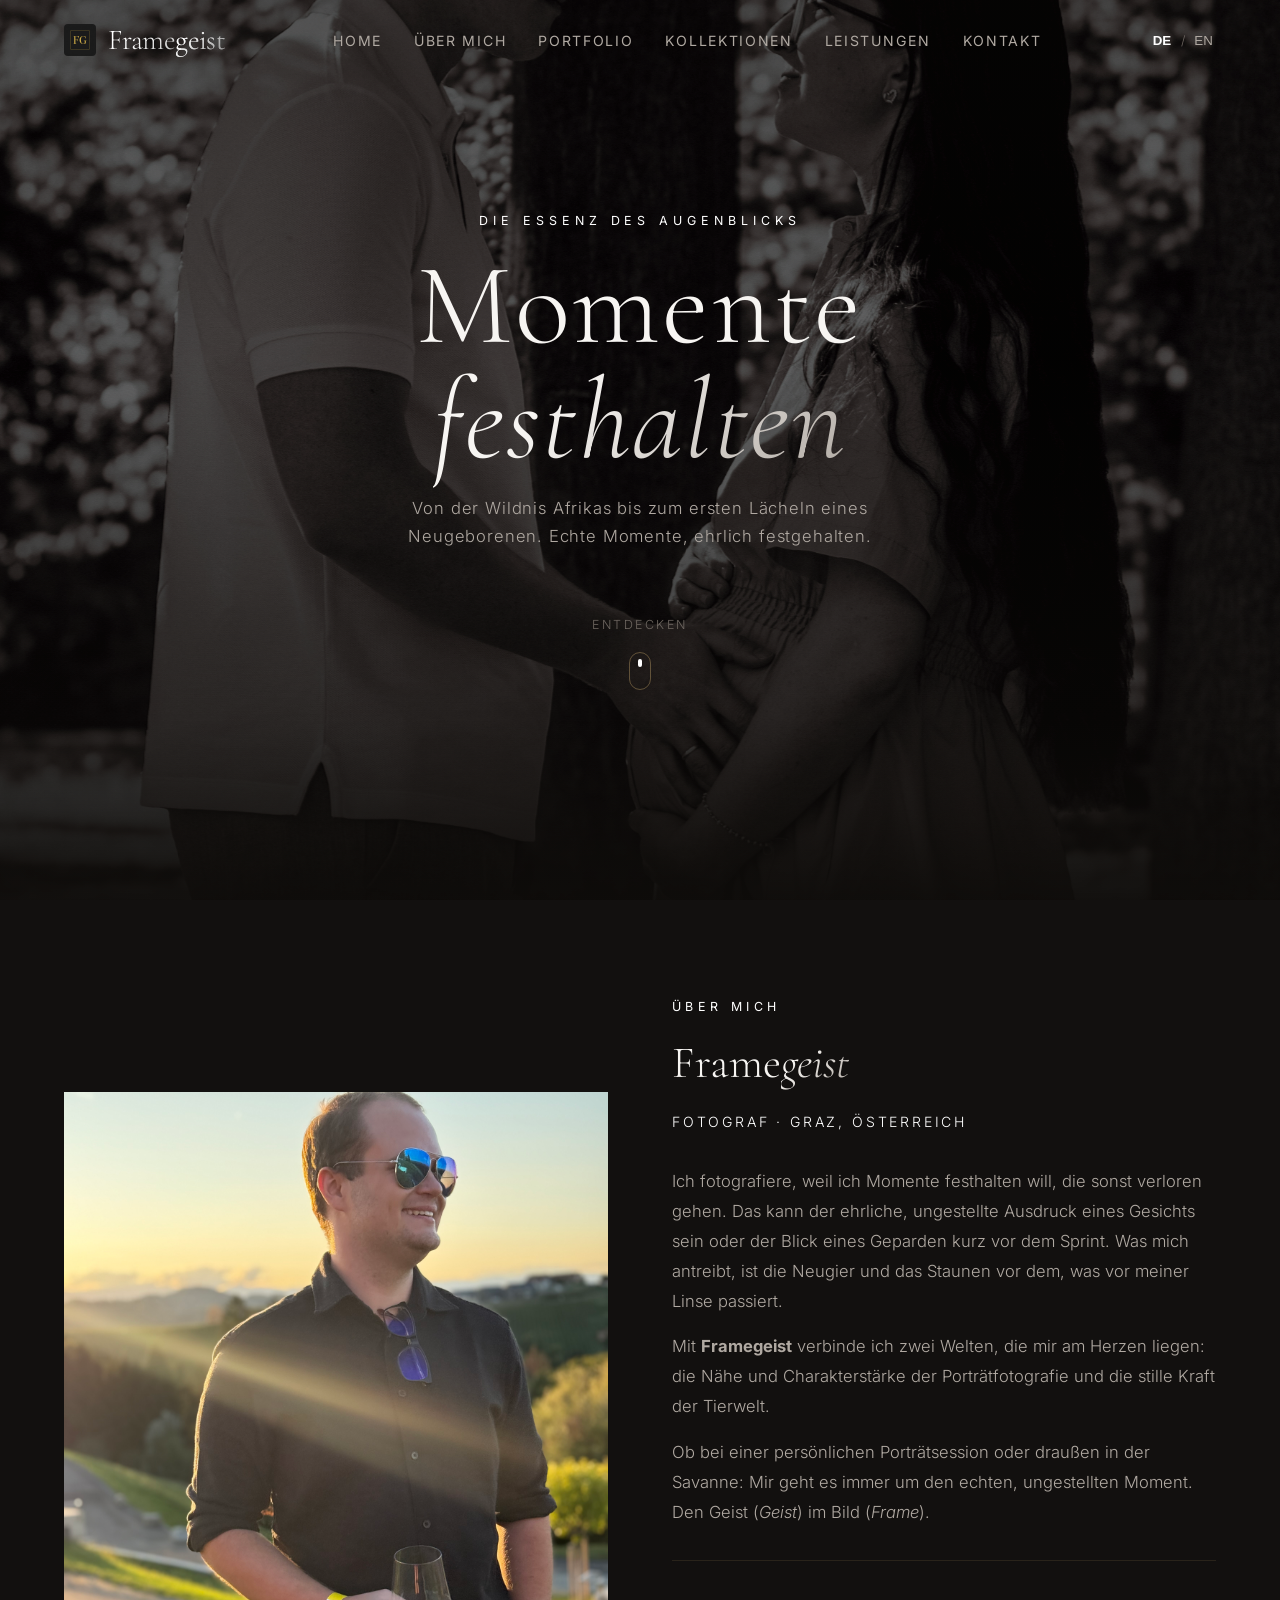
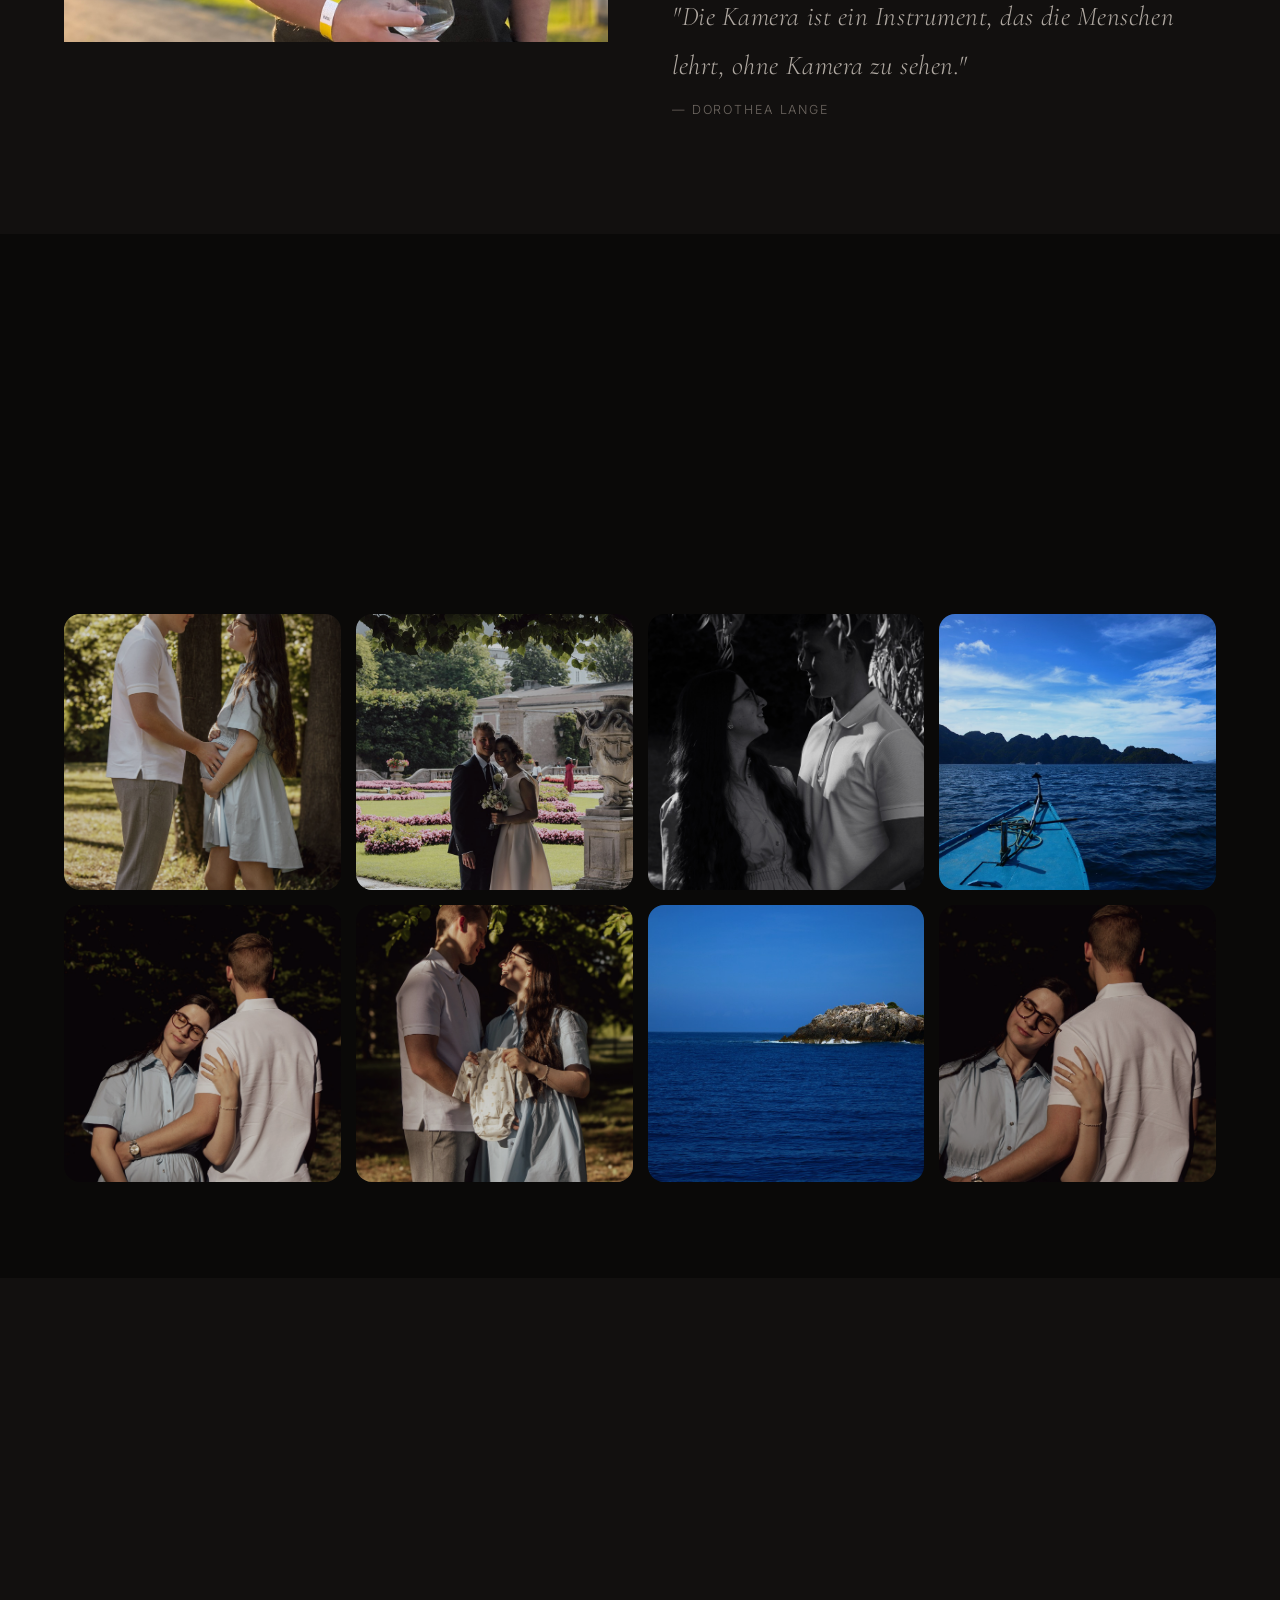
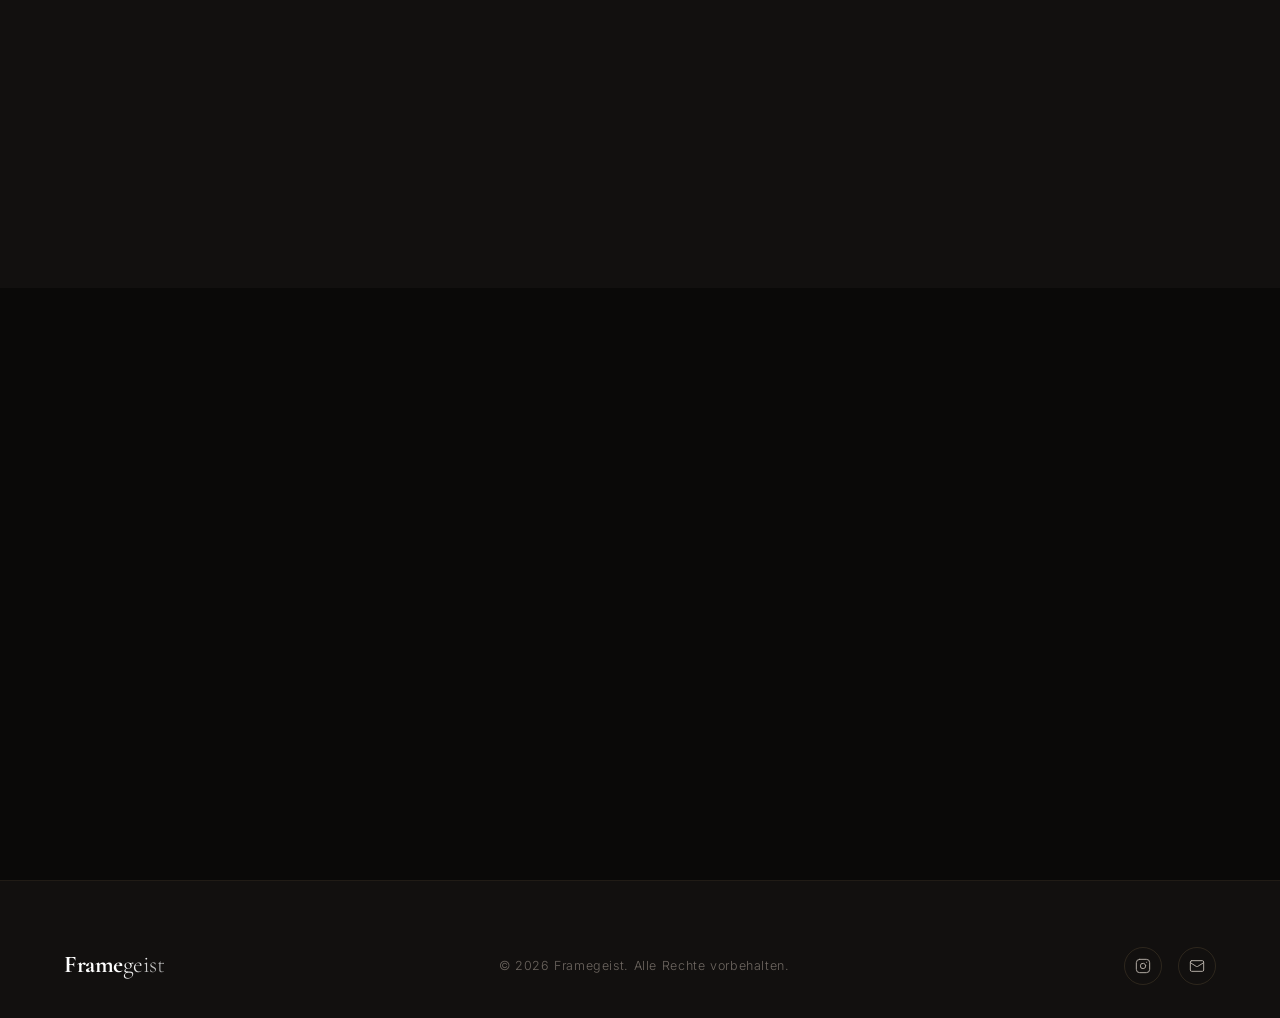
==== commit 1b8b6d91: "refactor: adapt to new folder structure and optimize collection performance - Updated all image path" ====
--- a/Website/index.html
+++ b/Website/index.html
@@ -113,16 +113,16 @@
   <section class="hero" id="home">
     <div class="hero__bg">
       <div class="hero__slide active">
-        <img src="Babyfotos D&T/1-IMG_6908.jpg" alt="Framegeist — Neugeborene">
+        <img src="Fotos/Daniel & Tamari Baby/1-IMG_6908.jpg" alt="Framegeist — Neugeborene">
       </div>
       <div class="hero__slide">
-        <img src="Fotos/IMG_5615.JPG" alt="Framegeist — Hochzeit">
+        <img src="Fotos/Daniel & Tami Hochzeit/IMG_5615.JPG" alt="Framegeist — Hochzeit">
       </div>
       <div class="hero__slide">
-        <img src="Fotos/IMG_6587.JPG" alt="Framegeist — Wildlife">
+        <img src="Fotos/Wildlife & Nature/IMG_6587.JPG" alt="Framegeist — Wildlife">
       </div>
       <div class="hero__slide">
-        <img src="Babyfotos D&T/28-IMG_7145.jpg" alt="Framegeist — Porträt">
+        <img src="Fotos/Daniel & Tamari Baby/28-IMG_7145.jpg" alt="Framegeist — Porträt">
       </div>
     </div>
     <div class="hero__overlay"></div>
@@ -401,63 +401,63 @@
     // --- All images from both albums ---
     const galleryImages = [
       // --- Portraits & Babybauch (all 41) ---
-      { src: "Babyfotos D&T/1-IMG_6908.jpg", category: "portrait" },
-      { src: "Babyfotos D&T/2-IMG_6908.jpg", category: "portrait" },
-      { src: "Babyfotos D&T/3-IMG_6918.jpg", category: "portrait" },
-      { src: "Babyfotos D&T/4-IMG_6923.jpg", category: "portrait" },
-      { src: "Babyfotos D&T/5-IMG_6934.jpg", category: "portrait" },
-      { src: "Babyfotos D&T/6-IMG_6941.jpg", category: "portrait" },
-      { src: "Babyfotos D&T/7-IMG_6942.jpg", category: "portrait" },
-      { src: "Babyfotos D&T/8-IMG_6946.jpg", category: "portrait" },
-      { src: "Babyfotos D&T/9-IMG_6956.jpg", category: "portrait" },
-      { src: "Babyfotos D&T/10-IMG_6964.jpg", category: "portrait" },
-      { src: "Babyfotos D&T/11-IMG_6984.jpg", category: "portrait" },
-      { src: "Babyfotos D&T/12-IMG_6984.jpg", category: "portrait" },
-      { src: "Babyfotos D&T/13-IMG_6985.jpg", category: "portrait" },
-      { src: "Babyfotos D&T/14-IMG_6994.jpg", category: "portrait" },
-      { src: "Babyfotos D&T/15-IMG_7001.jpg", category: "portrait" },
-      { src: "Babyfotos D&T/16-IMG_7005.jpg", category: "portrait" },
-      { src: "Babyfotos D&T/17-IMG_7005.jpg", category: "portrait" },
-      { src: "Babyfotos D&T/18-IMG_7021.jpg", category: "portrait" },
-      { src: "Babyfotos D&T/19-IMG_7038.jpg", category: "portrait" },
-      { src: "Babyfotos D&T/20-IMG_7050.jpg", category: "portrait" },
-      { src: "Babyfotos D&T/21-IMG_7054.jpg", category: "portrait" },
-      { src: "Babyfotos D&T/22-IMG_7091.jpg", category: "portrait" },
-      { src: "Babyfotos D&T/23-IMG_7100.jpg", category: "portrait" },
-      { src: "Babyfotos D&T/24-IMG_7100.jpg", category: "portrait" },
-      { src: "Babyfotos D&T/25-IMG_7110.jpg", category: "portrait" },
-      { src: "Babyfotos D&T/26-IMG_7119.jpg", category: "portrait" },
-      { src: "Babyfotos D&T/27-IMG_7136.jpg", category: "portrait" },
-      { src: "Babyfotos D&T/28-IMG_7145.jpg", category: "portrait" },
-      { src: "Babyfotos D&T/29-IMG_7157.jpg", category: "portrait" },
-      { src: "Babyfotos D&T/30-IMG_7157.jpg", category: "portrait" },
-      { src: "Babyfotos D&T/31-IMG_7173.jpg", category: "portrait" },
-      { src: "Babyfotos D&T/32-IMG_7177.jpg", category: "portrait" },
-      { src: "Babyfotos D&T/33-IMG_7179.jpg", category: "portrait" },
-      { src: "Babyfotos D&T/34-IMG_7189.jpg", category: "portrait" },
-      { src: "Babyfotos D&T/35-IMG_7204.jpg", category: "portrait" },
-      { src: "Babyfotos D&T/36-IMG_7207.jpg", category: "portrait" },
-      { src: "Babyfotos D&T/37-IMG_7209.jpg", category: "portrait" },
-      { src: "Babyfotos D&T/38-IMG_7215.jpg", category: "portrait" },
-      { src: "Babyfotos D&T/39-IMG_7218.jpg", category: "portrait" },
-      { src: "Babyfotos D&T/40-IMG_7225.jpg", category: "portrait" },
-      { src: "Babyfotos D&T/41-IMG_7238.jpg", category: "portrait" },
+      { src: "Fotos/Daniel & Tamari Baby/1-IMG_6908.jpg", category: "portrait" },
+      { src: "Fotos/Daniel & Tamari Baby/2-IMG_6908.jpg", category: "portrait" },
+      { src: "Fotos/Daniel & Tamari Baby/3-IMG_6918.jpg", category: "portrait" },
+      { src: "Fotos/Daniel & Tamari Baby/4-IMG_6923.jpg", category: "portrait" },
+      { src: "Fotos/Daniel & Tamari Baby/5-IMG_6934.jpg", category: "portrait" },
+      { src: "Fotos/Daniel & Tamari Baby/6-IMG_6941.jpg", category: "portrait" },
+      { src: "Fotos/Daniel & Tamari Baby/7-IMG_6942.jpg", category: "portrait" },
+      { src: "Fotos/Daniel & Tamari Baby/8-IMG_6946.jpg", category: "portrait" },
+      { src: "Fotos/Daniel & Tamari Baby/9-IMG_6956.jpg", category: "portrait" },
+      { src: "Fotos/Daniel & Tamari Baby/10-IMG_6964.jpg", category: "portrait" },
+      { src: "Fotos/Daniel & Tamari Baby/11-IMG_6984.jpg", category: "portrait" },
+      { src: "Fotos/Daniel & Tamari Baby/12-IMG_6984.jpg", category: "portrait" },
+      { src: "Fotos/Daniel & Tamari Baby/13-IMG_6985.jpg", category: "portrait" },
+      { src: "Fotos/Daniel & Tamari Baby/14-IMG_6994.jpg", category: "portrait" },
+      { src: "Fotos/Daniel & Tamari Baby/15-IMG_7001.jpg", category: "portrait" },
+      { src: "Fotos/Daniel & Tamari Baby/16-IMG_7005.jpg", category: "portrait" },
+      { src: "Fotos/Daniel & Tamari Baby/17-IMG_7005.jpg", category: "portrait" },
+      { src: "Fotos/Daniel & Tamari Baby/18-IMG_7021.jpg", category: "portrait" },
+      { src: "Fotos/Daniel & Tamari Baby/19-IMG_7038.jpg", category: "portrait" },
+      { src: "Fotos/Daniel & Tamari Baby/20-IMG_7050.jpg", category: "portrait" },
+      { src: "Fotos/Daniel & Tamari Baby/21-IMG_7054.jpg", category: "portrait" },
+      { src: "Fotos/Daniel & Tamari Baby/22-IMG_7091.jpg", category: "portrait" },
+      { src: "Fotos/Daniel & Tamari Baby/23-IMG_7100.jpg", category: "portrait" },
+      { src: "Fotos/Daniel & Tamari Baby/24-IMG_7100.jpg", category: "portrait" },
+      { src: "Fotos/Daniel & Tamari Baby/25-IMG_7110.jpg", category: "portrait" },
+      { src: "Fotos/Daniel & Tamari Baby/26-IMG_7119.jpg", category: "portrait" },
+      { src: "Fotos/Daniel & Tamari Baby/27-IMG_7136.jpg", category: "portrait" },
+      { src: "Fotos/Daniel & Tamari Baby/28-IMG_7145.jpg", category: "portrait" },
+      { src: "Fotos/Daniel & Tamari Baby/29-IMG_7157.jpg", category: "portrait" },
+      { src: "Fotos/Daniel & Tamari Baby/30-IMG_7157.jpg", category: "portrait" },
+      { src: "Fotos/Daniel & Tamari Baby/31-IMG_7173.jpg", category: "portrait" },
+      { src: "Fotos/Daniel & Tamari Baby/32-IMG_7177.jpg", category: "portrait" },
+      { src: "Fotos/Daniel & Tamari Baby/33-IMG_7179.jpg", category: "portrait" },
+      { src: "Fotos/Daniel & Tamari Baby/34-IMG_7189.jpg", category: "portrait" },
+      { src: "Fotos/Daniel & Tamari Baby/35-IMG_7204.jpg", category: "portrait" },
+      { src: "Fotos/Daniel & Tamari Baby/36-IMG_7207.jpg", category: "portrait" },
+      { src: "Fotos/Daniel & Tamari Baby/37-IMG_7209.jpg", category: "portrait" },
+      { src: "Fotos/Daniel & Tamari Baby/38-IMG_7215.jpg", category: "portrait" },
+      { src: "Fotos/Daniel & Tamari Baby/39-IMG_7218.jpg", category: "portrait" },
+      { src: "Fotos/Daniel & Tamari Baby/40-IMG_7225.jpg", category: "portrait" },
+      { src: "Fotos/Daniel & Tamari Baby/41-IMG_7238.jpg", category: "portrait" },
       // --- Fotos (all 15) ---
-      { src: "Fotos/IMG_4386.JPG", category: "wildlife" },
-      { src: "Fotos/IMG_4565.JPG", category: "wildlife" },
-      { src: "Fotos/IMG_4888.JPG", category: "portrait" },
-      { src: "Fotos/IMG_4926.JPG", category: "portrait" },
-      { src: "Fotos/IMG_4930.JPG", category: "portrait" },
-      { src: "Fotos/IMG_5571.JPG", category: "portrait" },
-      { src: "Fotos/IMG_5615.JPG", category: "portrait" },
-      { src: "Fotos/IMG_5617.jpg", category: "portrait" },
-      { src: "Fotos/IMG_5752.JPG", category: "wildlife" },
-      { src: "Fotos/IMG_5813.JPG", category: "wildlife" },
-      { src: "Fotos/IMG_5974.JPG", category: "wildlife" },
-      { src: "Fotos/IMG_6035.JPG", category: "wildlife" },
-      { src: "Fotos/IMG_6099.JPG", category: "wildlife" },
-      { src: "Fotos/IMG_6208.JPG", category: "wildlife" },
-      { src: "Fotos/IMG_6587.JPG", category: "wildlife" }
+      { src: "Fotos/Wildlife & Nature/IMG_4386.JPG", category: "wildlife" },
+      { src: "Fotos/Wildlife & Nature/IMG_4565.JPG", category: "wildlife" },
+      { src: "Fotos/Michael & Barbara/IMG_4888.JPG", category: "portrait" },
+      { src: "Fotos/Michael & Barbara/IMG_4926.JPG", category: "portrait" },
+      { src: "Fotos/Michael & Barbara/IMG_4930.JPG", category: "portrait" },
+      { src: "Fotos/Daniel & Tami Hochzeit/IMG_5571.JPG", category: "portrait" },
+      { src: "Fotos/Daniel & Tami Hochzeit/IMG_5615.JPG", category: "portrait" },
+      { src: "Fotos/Daniel & Tami Hochzeit/IMG_5617.jpg", category: "portrait" },
+      { src: "Fotos/Wildlife & Nature/IMG_5752.JPG", category: "wildlife" },
+      { src: "Fotos/Wildlife & Nature/IMG_5813.JPG", category: "wildlife" },
+      { src: "Fotos/Wildlife & Nature/IMG_5974.JPG", category: "wildlife" },
+      { src: "Fotos/Wildlife & Nature/IMG_6035.JPG", category: "wildlife" },
+      { src: "Fotos/Wildlife & Nature/IMG_6099.JPG", category: "wildlife" },
+      { src: "Fotos/Wildlife & Nature/IMG_6208.JPG", category: "wildlife" },
+      { src: "Fotos/Wildlife & Nature/IMG_6587.JPG", category: "wildlife" }
     ];
 
     // --- Current filter state ---
@@ -478,13 +478,9 @@
 
     // Helper to generate a foolproof thumbnail source URL regardless of absolute/relative prefixes
     function getThumbSrc(src) {
-      if (src.includes('Babyfotos D&T/')) {
-        return src.replace('Babyfotos D&T/', 'Babyfotos D&T/thumbnails/');
-      }
-      if (src.includes('Fotos/')) {
-        return src.replace('Fotos/', 'Fotos/thumbnails/');
-      }
-      return src;
+      const parts = src.split('/');
+      parts.splice(parts.length - 1, 0, 'thumbnails');
+      return parts.join('/');
     }
 
     // --- Populate gallery ---
@@ -807,3 +803,4 @@
 
 </body>
 </html>
+
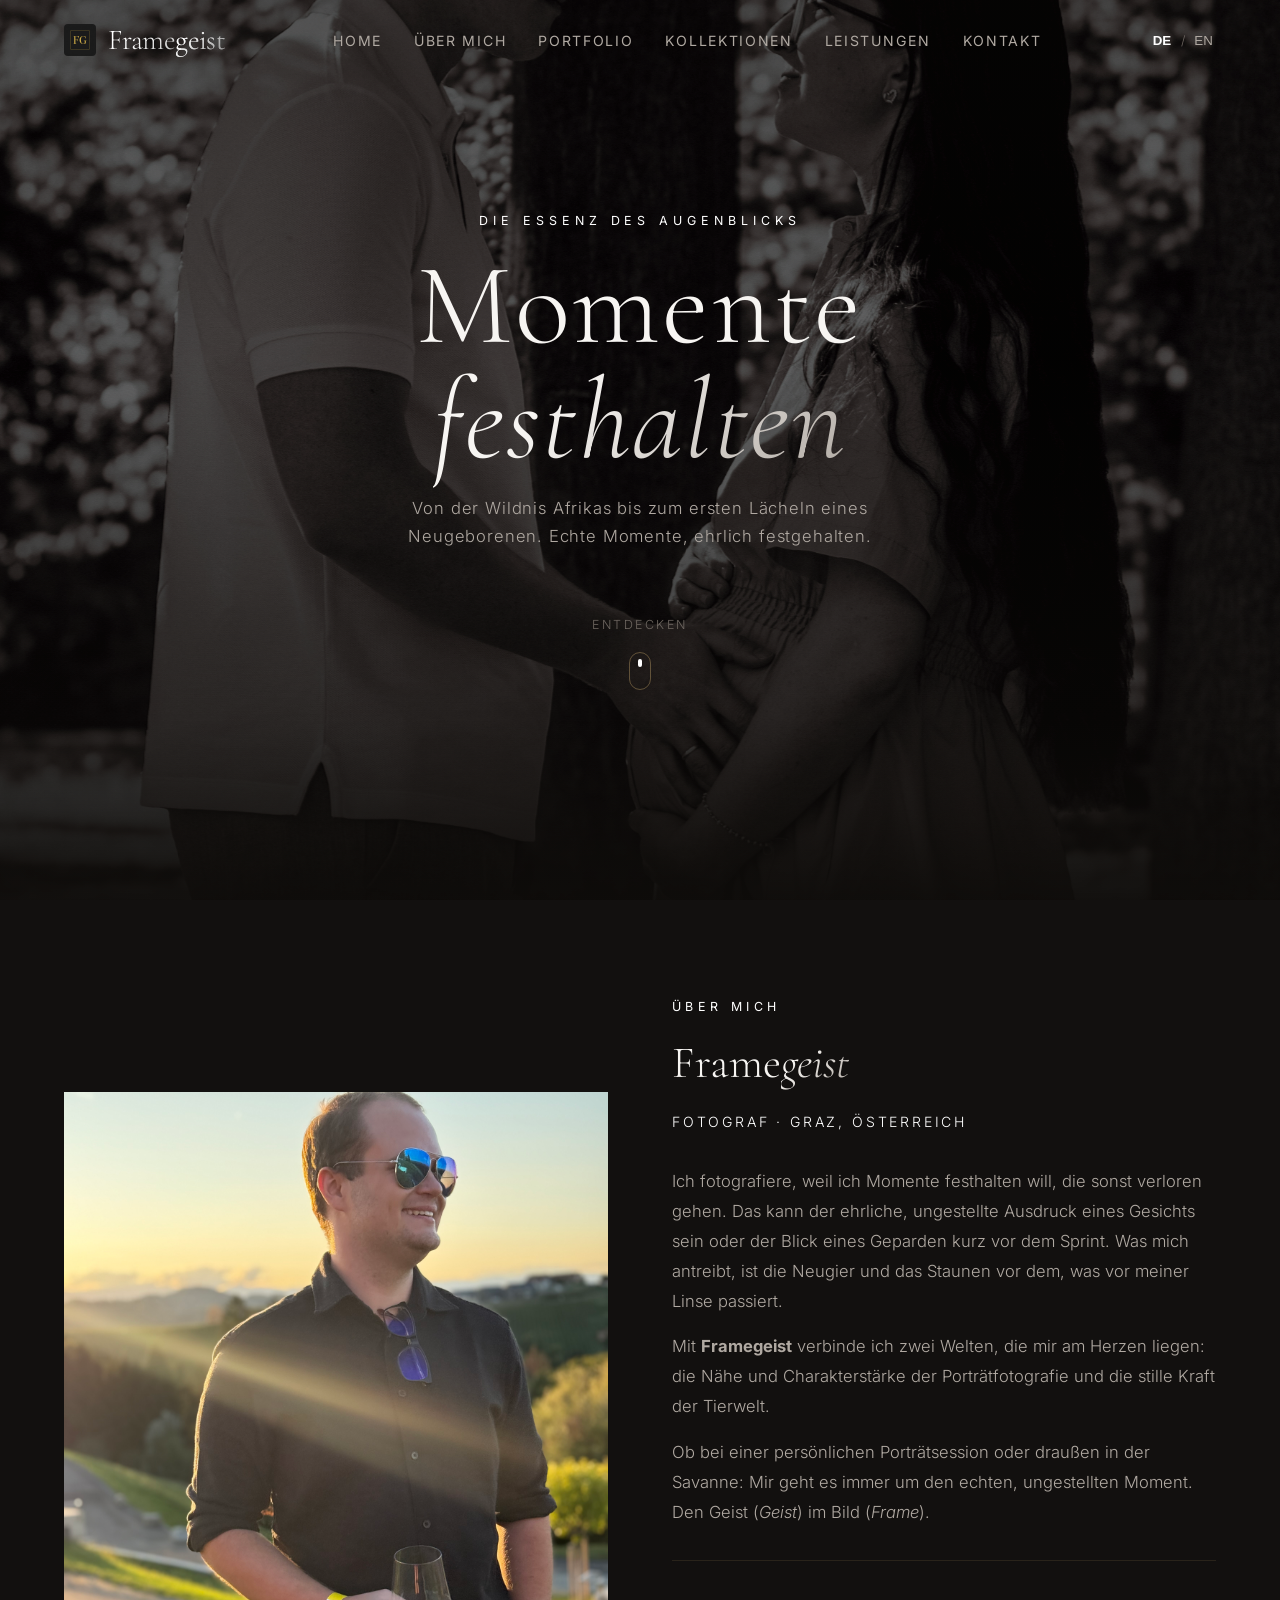
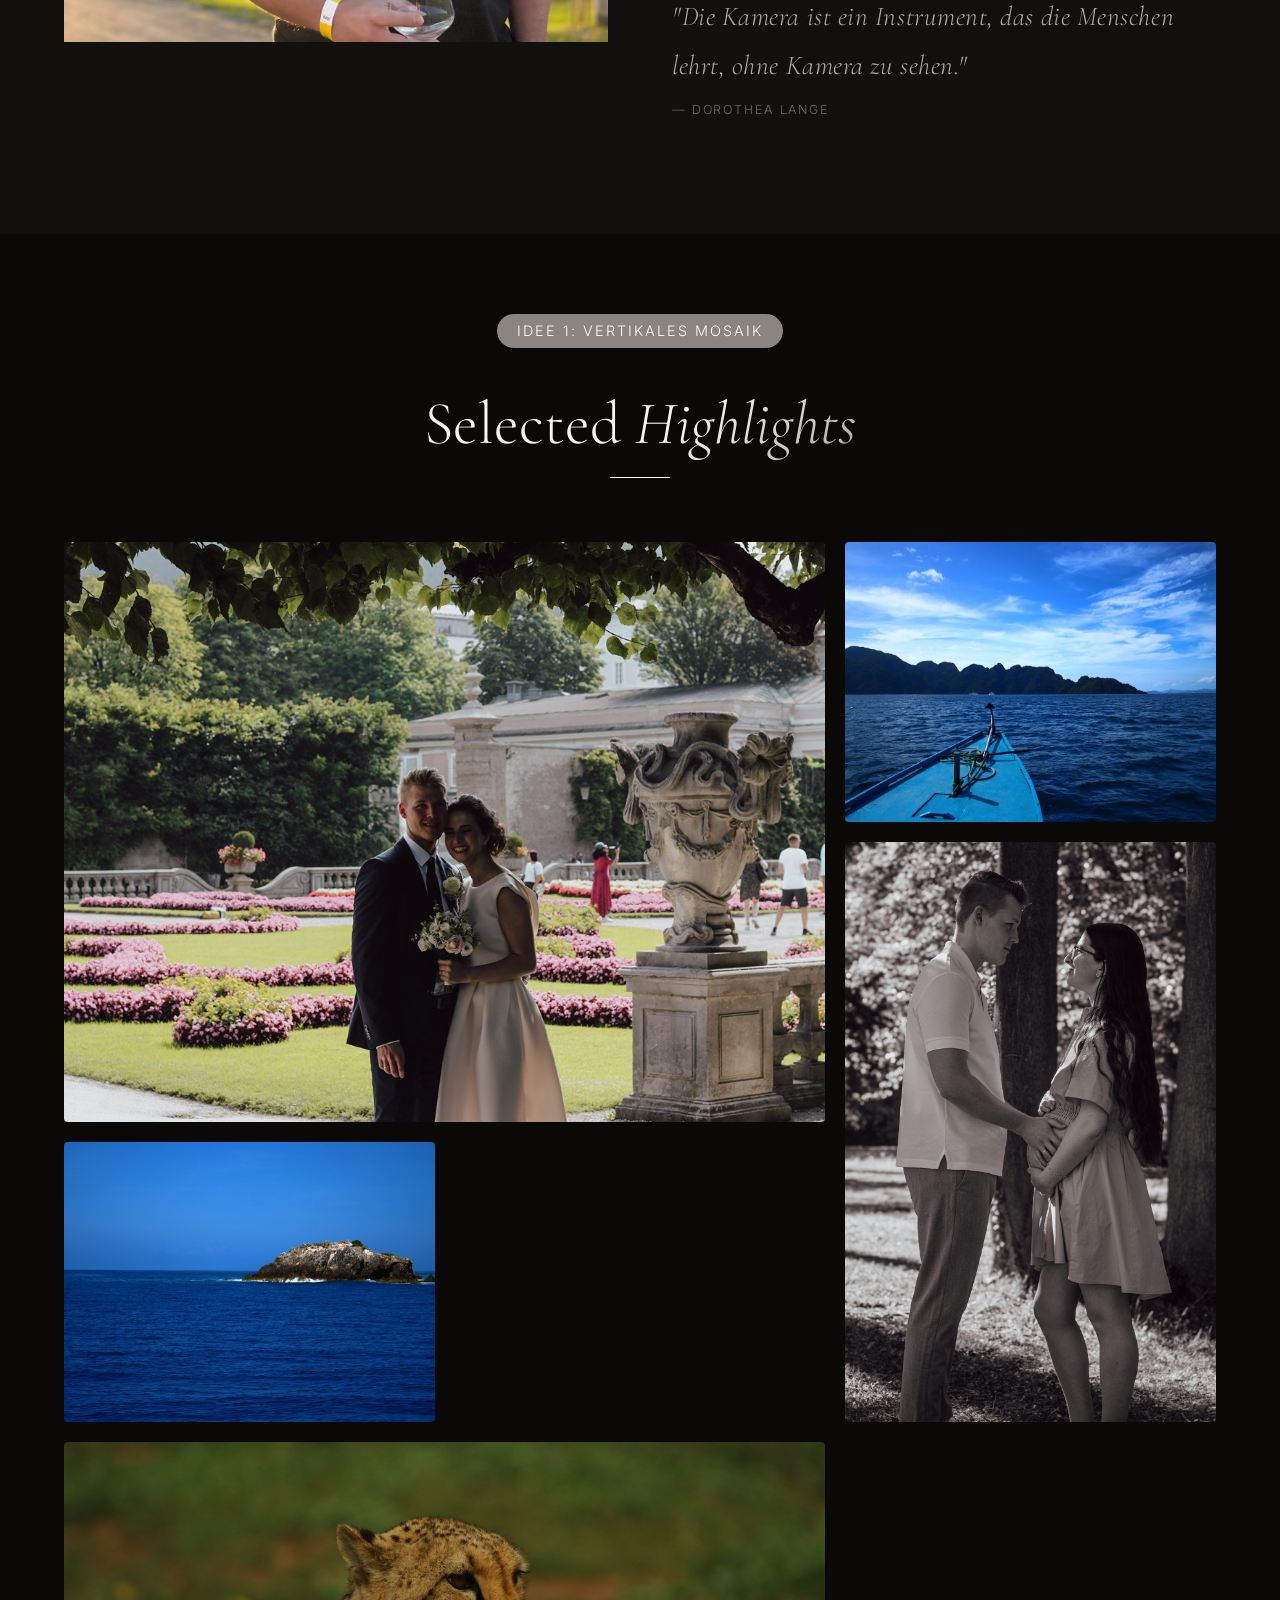
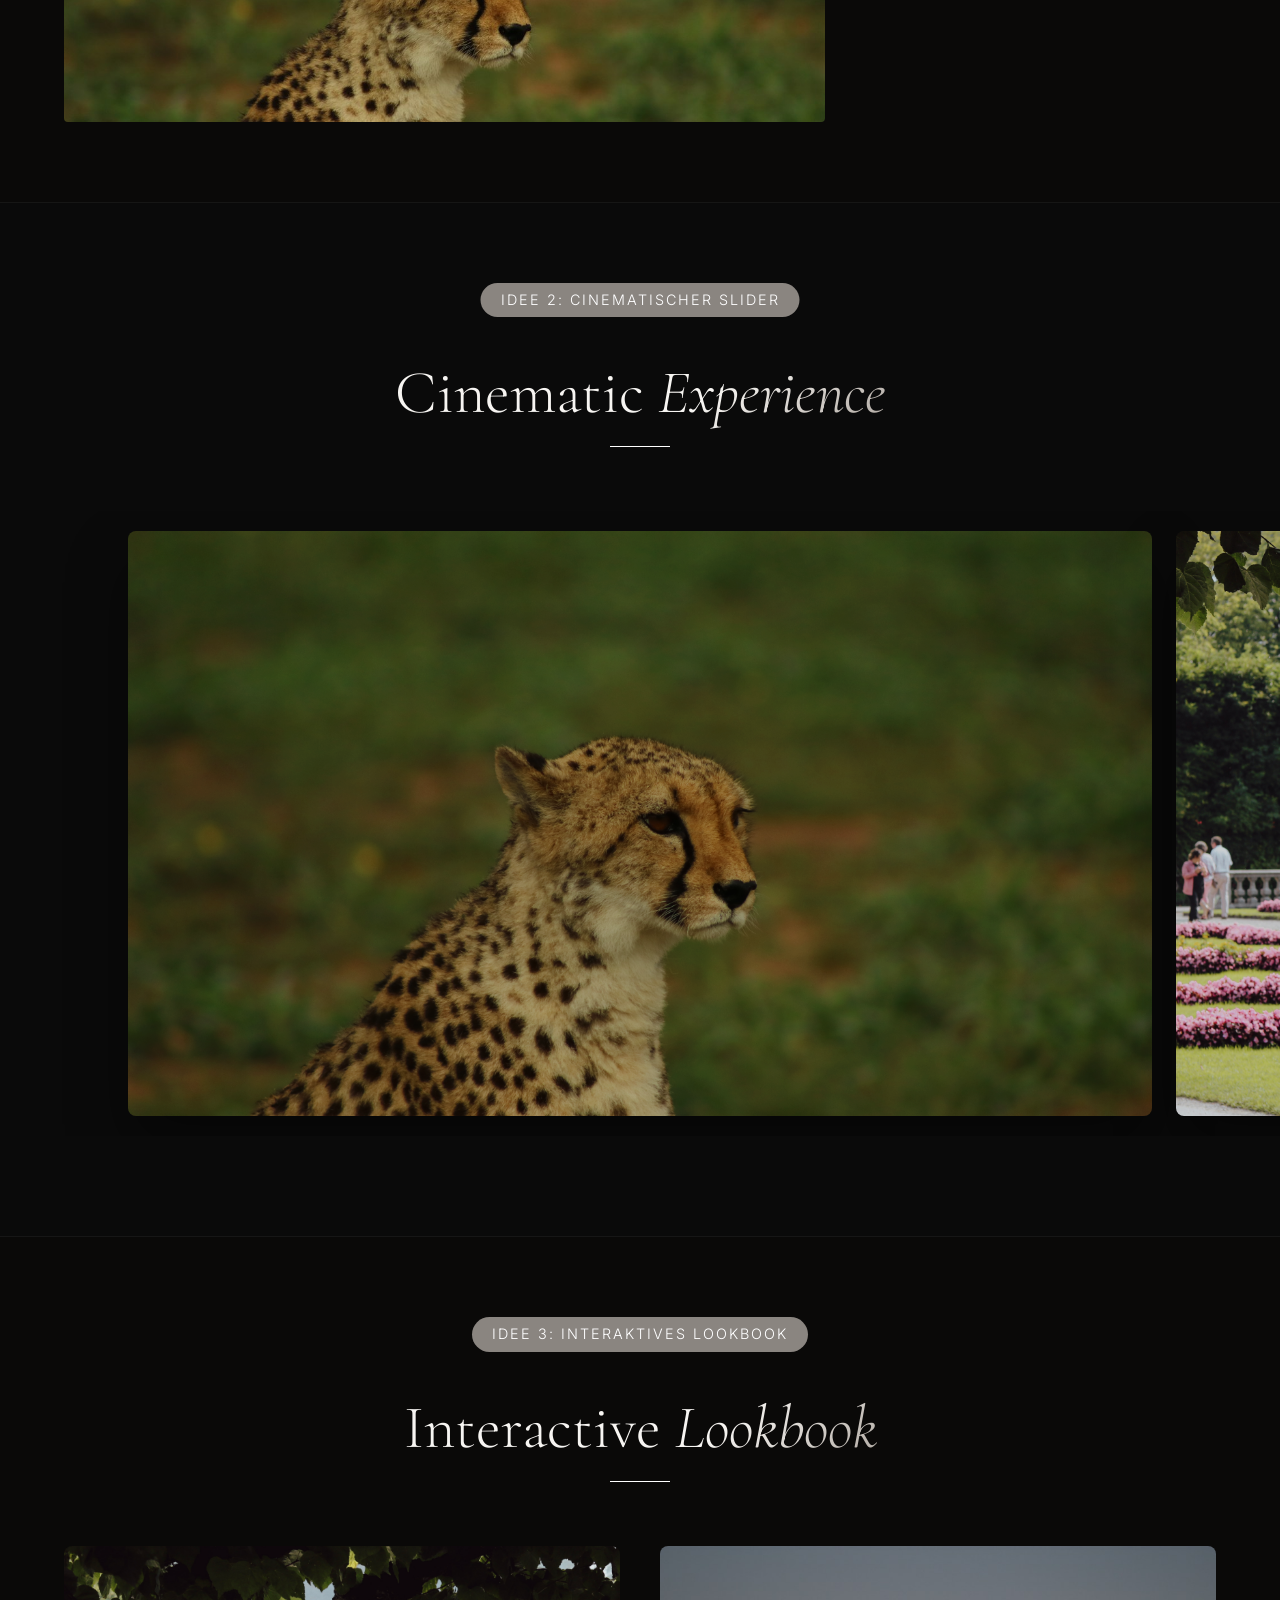
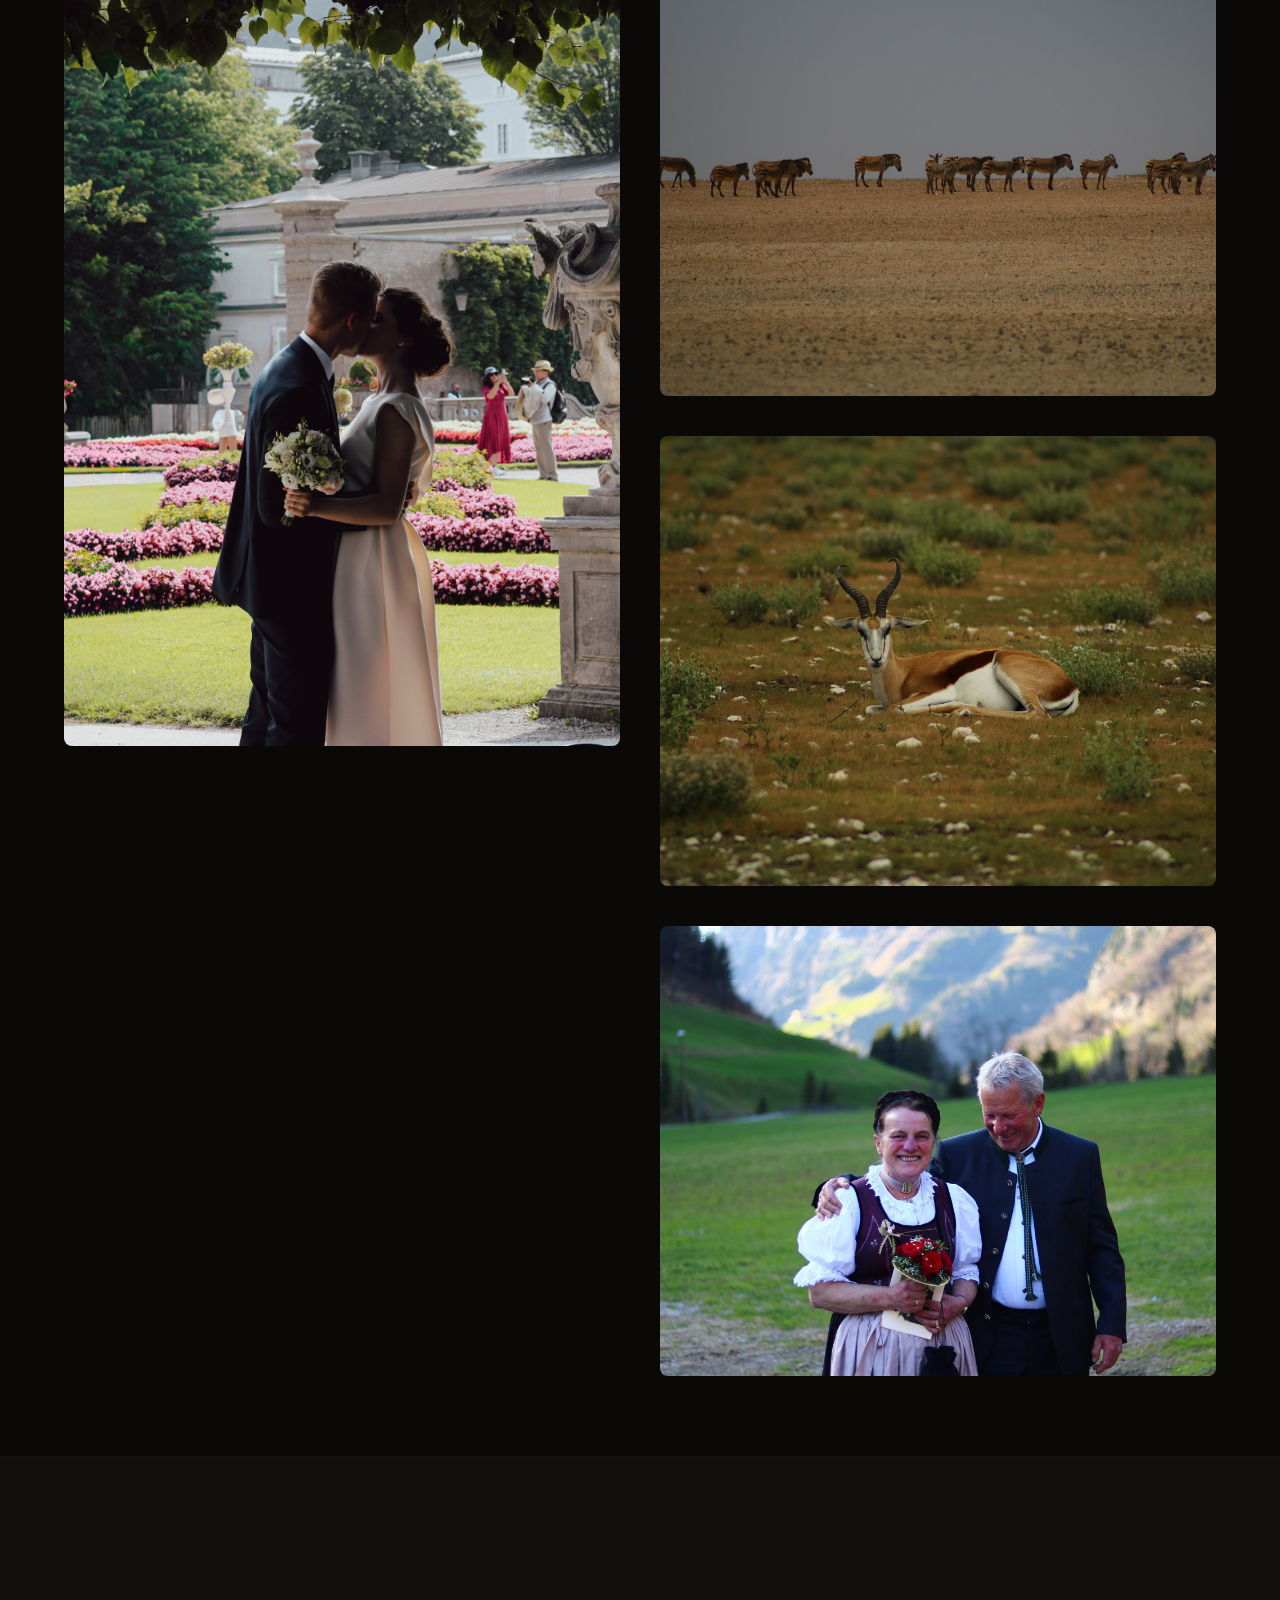
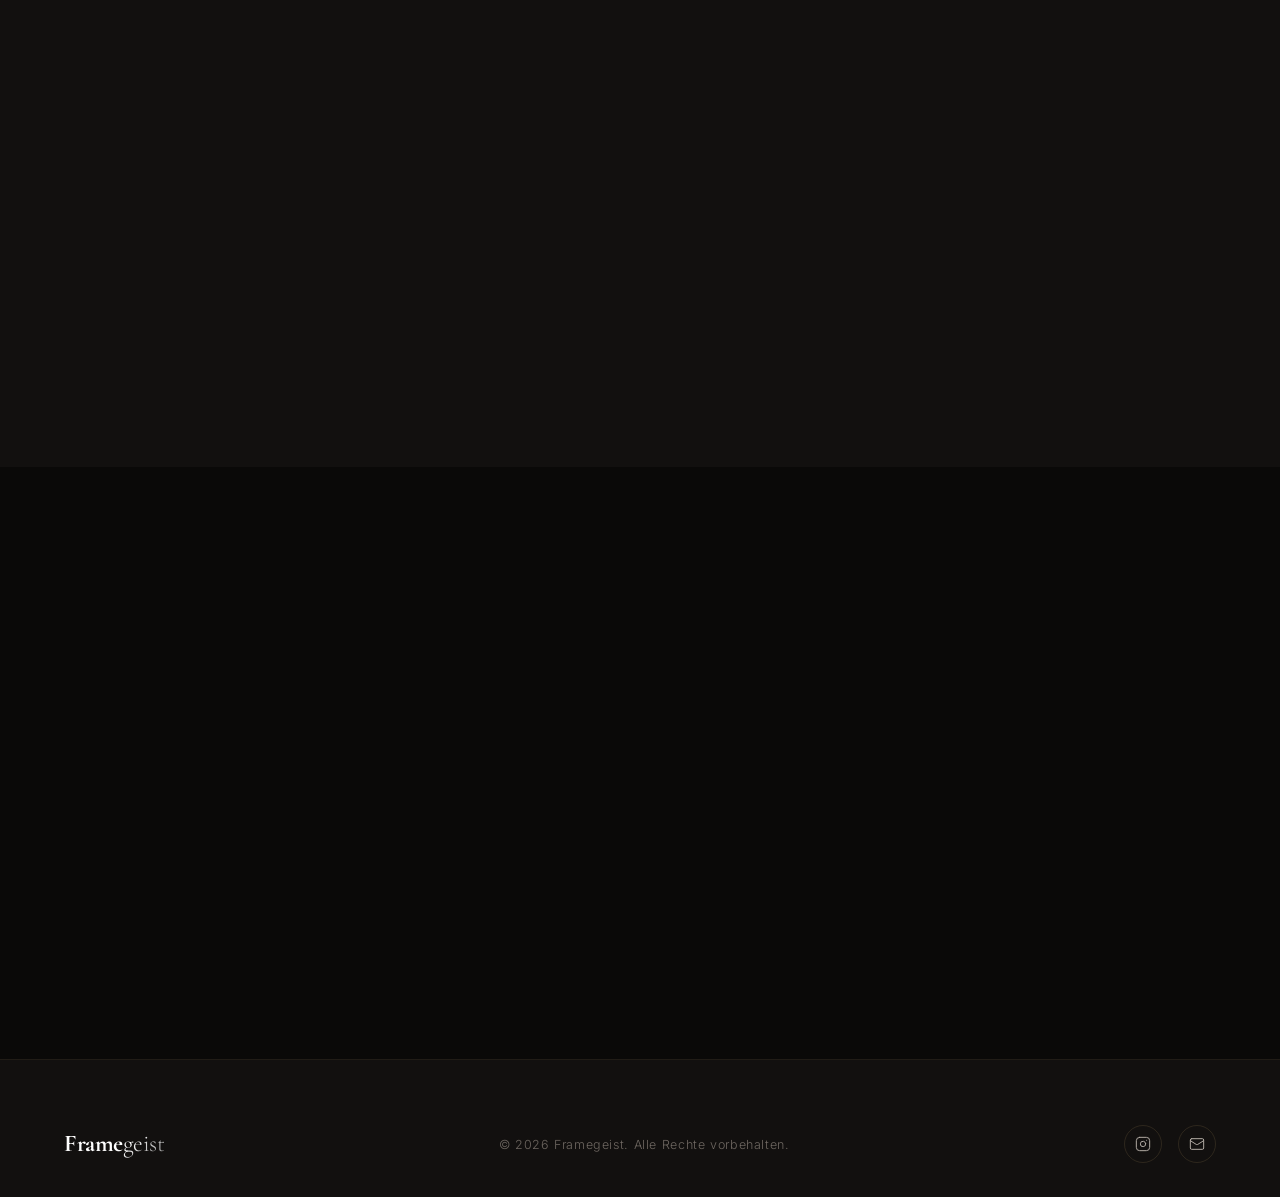
==== commit 3ee7ef5c: "Initial commit: ManageIO RFID time terminal Add Raspberry Pi client (kiosk GUI, headless mode, start" ====
--- a/Website/index.html
+++ b/Website/index.html
@@ -182,34 +182,82 @@
     </div>
   </section>
 
-  <!-- ========== GALLERY ========== -->
-  <section class="section gallery" id="gallery">
+  <!-- ========== PROTOTYPE IDEA 1: MOSAIK ========== -->
+  <section class="proto-section" id="idea1">
     <div class="container">
-      <div class="section-header reveal">
-        <p class="section-label">Portfolio</p>
-        <h2 class="section-title lang-de">Ausgewählte <em>Arbeiten</em></h2>
-        <h2 class="section-title lang-en">Selected <em>Works</em></h2>
+      <div class="proto-header">Idee 1: Vertikales Mosaik</div>
+      <div class="section-header">
+        <h2 class="section-title">Selected <em>Highlights</em></h2>
         <div class="section-divider"></div>
       </div>
-
-      <!-- Category Filter -->
-      <div class="gallery__filters reveal">
-        <button class="gallery__filter active" data-filter="all">
-          <span class="lang-de">Alle</span>
-          <span class="lang-en">All</span>
-        </button>
-        <button class="gallery__filter" data-filter="portrait">
-          <span class="lang-de">Portraits & Momente</span>
-          <span class="lang-en">Portraits & Moments</span>
-        </button>
-        <button class="gallery__filter" data-filter="wildlife">
-          <span class="lang-de">Wildlife & Natur</span>
-          <span class="lang-en">Wildlife & Nature</span>
-        </button>
-      </div>
-
-      <div class="gallery__grid" id="galleryGrid">
-        <!-- Images populated by JS -->
+      
+      <div class="mosaic-grid">
+        <div class="mosaic-item mosaic-lg">
+          <img src="Fotos/Daniel & Tami Hochzeit/thumbnails/IMG_5615.JPG" alt="Wedding Focus">
+        </div>
+        <div class="mosaic-item">
+          <img src="Fotos/Wildlife & Nature/thumbnails/IMG_4386.JPG" alt="Nature">
+        </div>
+        <div class="mosaic-item mosaic-v">
+          <img src="Fotos/Daniel & Tamari Baby/thumbnails/1-IMG_6908.jpg" alt="Portrait Tall">
+        </div>
+        <div class="mosaic-item">
+          <img src="Fotos/Wildlife & Nature/thumbnails/IMG_4565.JPG" alt="Wildlife">
+        </div>
+        <div class="mosaic-item mosaic-h">
+          <img src="Fotos/Wildlife & Nature/thumbnails/IMG_6587.JPG" alt="Landscape Wide">
+        </div>
+      </div>
+    </div>
+  </section>
+
+  <!-- ========== PROTOTYPE IDEA 2: CINEMATIC SLIDER ========== -->
+  <section class="proto-section" id="idea2" style="background: #0a0a0a; padding-bottom: 100px;">
+    <div class="proto-header">Idee 2: Cinematischer Slider</div>
+    <div class="section-header container">
+      <h2 class="section-title">Cinematic <em>Experience</em></h2>
+      <div class="section-divider"></div>
+    </div>
+
+    <div class="slider-container">
+      <div class="slider-track">
+        <div class="slider-item">
+          <img src="Fotos/Wildlife & Nature/IMG_6587.JPG" alt="Wildlife Cinematic">
+        </div>
+        <div class="slider-item">
+          <img src="Fotos/Daniel & Tami Hochzeit/IMG_5615.JPG" alt="Wedding Cinematic">
+        </div>
+        <div class="slider-item">
+          <img src="Fotos/Daniel & Tamari Baby/IMG_7145.jpg" alt="Baby Cinematic" onerror="this.src='Fotos/Daniel & Tamari Baby/28-IMG_7145.jpg'">
+        </div>
+      </div>
+    </div>
+  </section>
+
+  <!-- ========== PROTOTYPE IDEA 3: LOOKBOOK ========== -->
+  <section class="proto-section" id="idea3">
+    <div class="container">
+      <div class="proto-header">Idee 3: Interaktives Lookbook</div>
+      <div class="section-header">
+        <h2 class="section-title">Interactive <em>Lookbook</em></h2>
+        <div class="section-divider"></div>
+      </div>
+
+      <div class="lookbook-container">
+        <div class="lookbook-sticky">
+          <img src="Fotos/Daniel & Tami Hochzeit/IMG_5617.jpg" alt="Main Feature">
+        </div>
+        <div class="lookbook-scroll">
+          <div class="lookbook-scroll-item">
+            <img src="Fotos/Wildlife & Nature/thumbnails/IMG_5752.JPG" alt="Detail 1">
+          </div>
+          <div class="lookbook-scroll-item">
+            <img src="Fotos/Wildlife & Nature/thumbnails/IMG_6099.JPG" alt="Detail 2">
+          </div>
+          <div class="lookbook-scroll-item">
+            <img src="Fotos/Michael & Barbara/thumbnails/IMG_4926.JPG" alt="Detail 3">
+          </div>
+        </div>
       </div>
     </div>
   </section>
@@ -798,7 +846,10 @@
     setInterval(nextSlide, 5000); // Cycle every 5 seconds
 
     // --- Initial render ---
-    renderGallery('all');
+    const gridElement = document.getElementById('galleryGrid');
+    if (gridElement) {
+      renderGallery('all');
+    }
   </script>
 
 </body>
--- a/Website/style.css
+++ b/Website/style.css
@@ -1137,3 +1137,159 @@
 
 body.lang-de .lang-en { display: none !important; }
 body.lang-en .lang-de { display: none !important; }
+
+/* ============================================================
+   PROTOTYPE STYLES FOR PORTFOLIO REDESIGN OPTIONS
+   ============================================================ */
+
+.proto-section {
+  padding: 80px 0;
+  border-bottom: 1px solid rgba(255, 255, 255, 0.05);
+}
+
+.proto-header {
+  text-align: center;
+  margin-bottom: 40px;
+  background: var(--clr-gold-dark);
+  display: inline-block;
+  padding: 5px 20px;
+  color: white;
+  font-size: 0.9rem;
+  letter-spacing: 2px;
+  text-transform: uppercase;
+  border-radius: 20px;
+  margin-left: 50%;
+  transform: translateX(-50%);
+}
+
+/* IDEE 1: Mosaik CSS Grid */
+.mosaic-grid {
+  display: grid;
+  grid-template-columns: repeat(auto-fit, minmax(300px, 1fr));
+  grid-auto-rows: 280px;
+  gap: 20px;
+  grid-auto-flow: dense;
+}
+
+.mosaic-item {
+  position: relative;
+  overflow: hidden;
+  border-radius: 4px;
+  cursor: pointer;
+}
+
+.mosaic-item img {
+  width: 100%;
+  height: 100%;
+  object-fit: cover;
+  transition: transform 0.8s cubic-bezier(0.2, 0, 0.2, 1);
+}
+
+.mosaic-item:hover img {
+  transform: scale(1.05);
+}
+
+.mosaic-v { grid-row: span 2; }
+.mosaic-h { grid-column: span 2; }
+.mosaic-lg { grid-column: span 2; grid-row: span 2; }
+
+@media (max-width: 768px) {
+  .mosaic-h, .mosaic-lg { grid-column: span 1; }
+}
+
+/* IDEE 2: Cinematischer Slider */
+.slider-container {
+  width: 100%;
+  overflow: hidden;
+  position: relative;
+}
+
+.slider-track {
+  display: flex;
+  overflow-x: auto;
+  scroll-snap-type: x mandatory;
+  -webkit-overflow-scrolling: touch;
+  gap: 24px;
+  padding: 20px 10vw; /* Bleed padding */
+  scrollbar-width: none; /* Firefox */
+}
+
+.slider-track::-webkit-scrollbar {
+  display: none; /* Safari and Chrome */
+}
+
+.slider-item {
+  flex: 0 0 80vw;
+  height: 65vh;
+  scroll-snap-align: center;
+  position: relative;
+  overflow: hidden;
+  border-radius: 8px;
+  box-shadow: 0 30px 60px rgba(0,0,0,0.4);
+}
+
+.slider-item img {
+  width: 100%;
+  height: 100%;
+  object-fit: cover;
+  filter: brightness(0.9);
+  transition: transform 1s;
+}
+
+.slider-item:hover img {
+  transform: scale(1.03);
+  filter: brightness(1);
+}
+
+/* IDEE 3: Lookbook Split Layout */
+.lookbook-container {
+  display: flex;
+  gap: 40px;
+  min-height: 150vh;
+  position: relative;
+}
+
+.lookbook-sticky {
+  flex: 1;
+  height: calc(100vh - 100px);
+  position: sticky;
+  top: 90px;
+  border-radius: 8px;
+  overflow: hidden;
+}
+
+.lookbook-sticky img {
+  width: 100%;
+  height: 100%;
+  object-fit: cover;
+}
+
+.lookbook-scroll {
+  flex: 1;
+  display: flex;
+  flex-direction: column;
+  gap: 40px;
+}
+
+.lookbook-scroll-item {
+  height: 450px;
+  border-radius: 8px;
+  overflow: hidden;
+}
+
+.lookbook-scroll-item img {
+  width: 100%;
+  height: 100%;
+  object-fit: cover;
+}
+
+@media (max-width: 992px) {
+  .lookbook-container {
+    flex-direction: column;
+  }
+  .lookbook-sticky {
+    position: relative;
+    height: 500px;
+    top: 0;
+  }
+}
